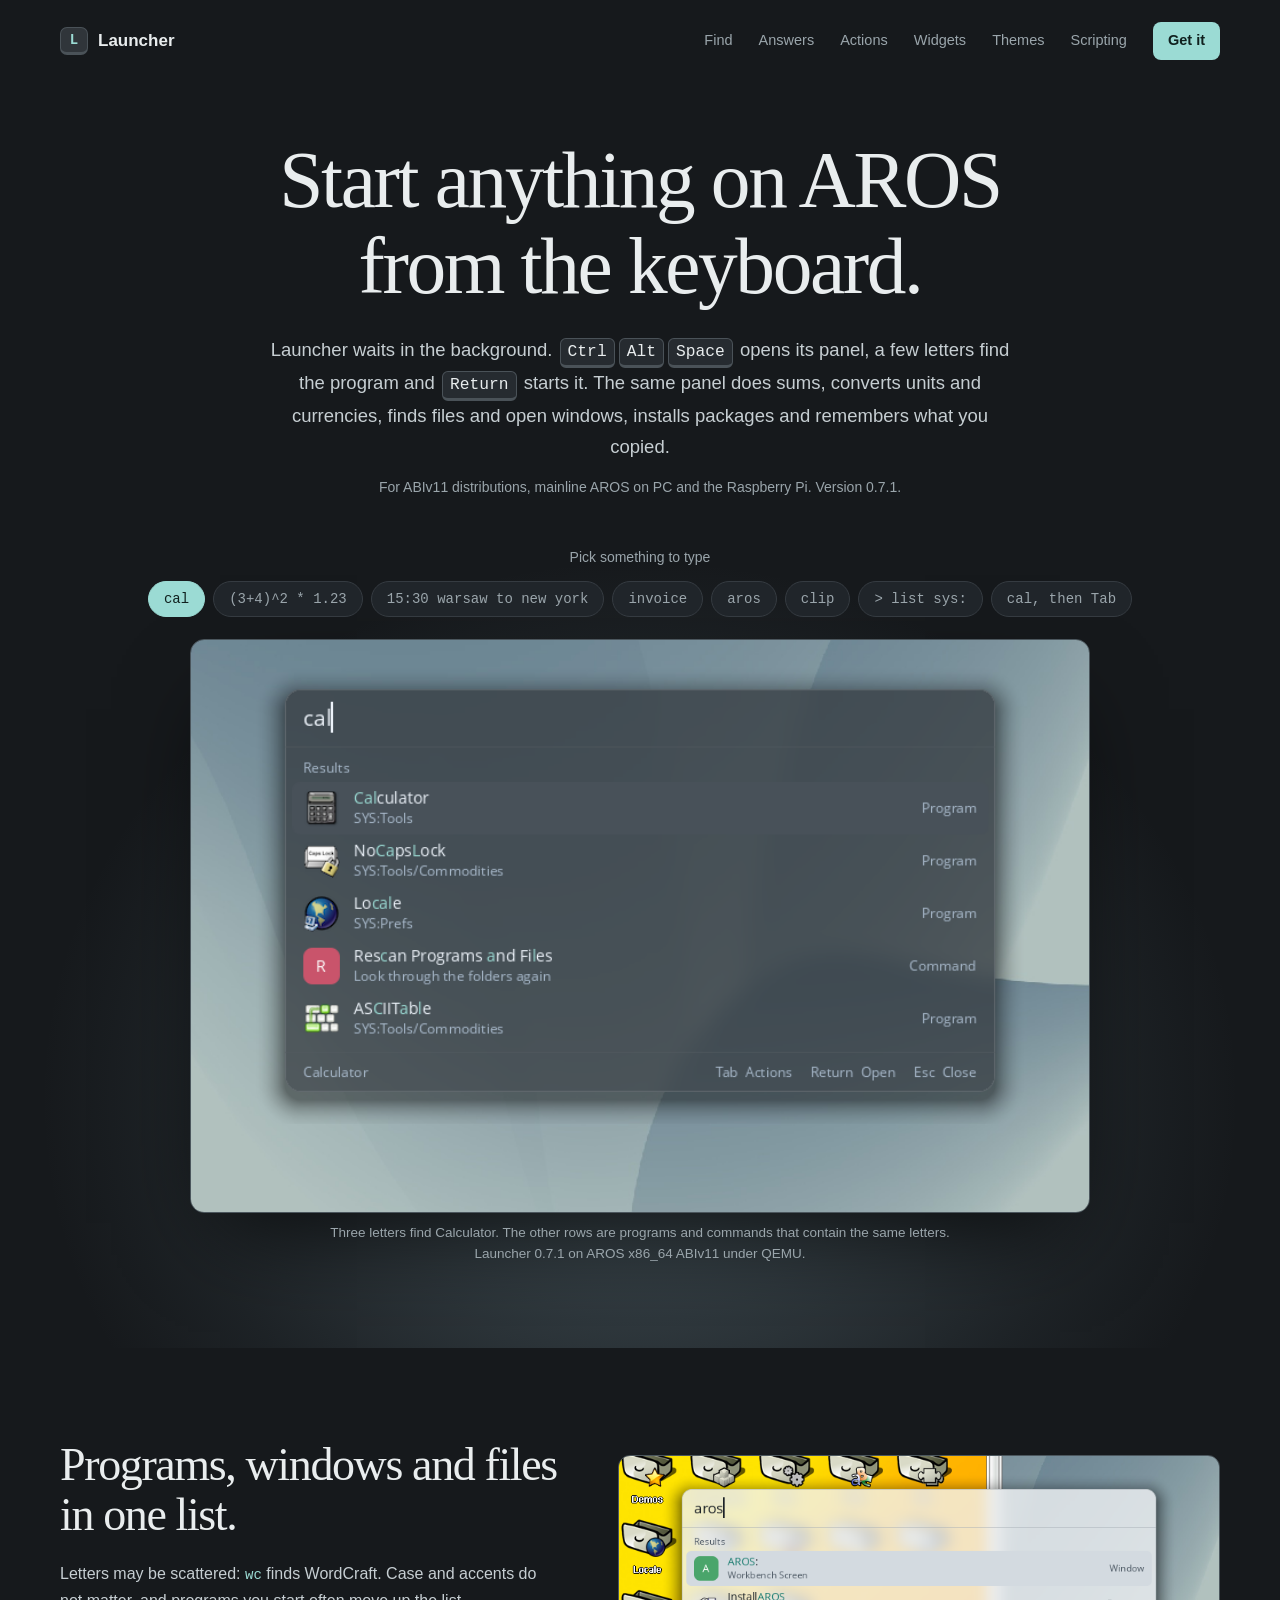
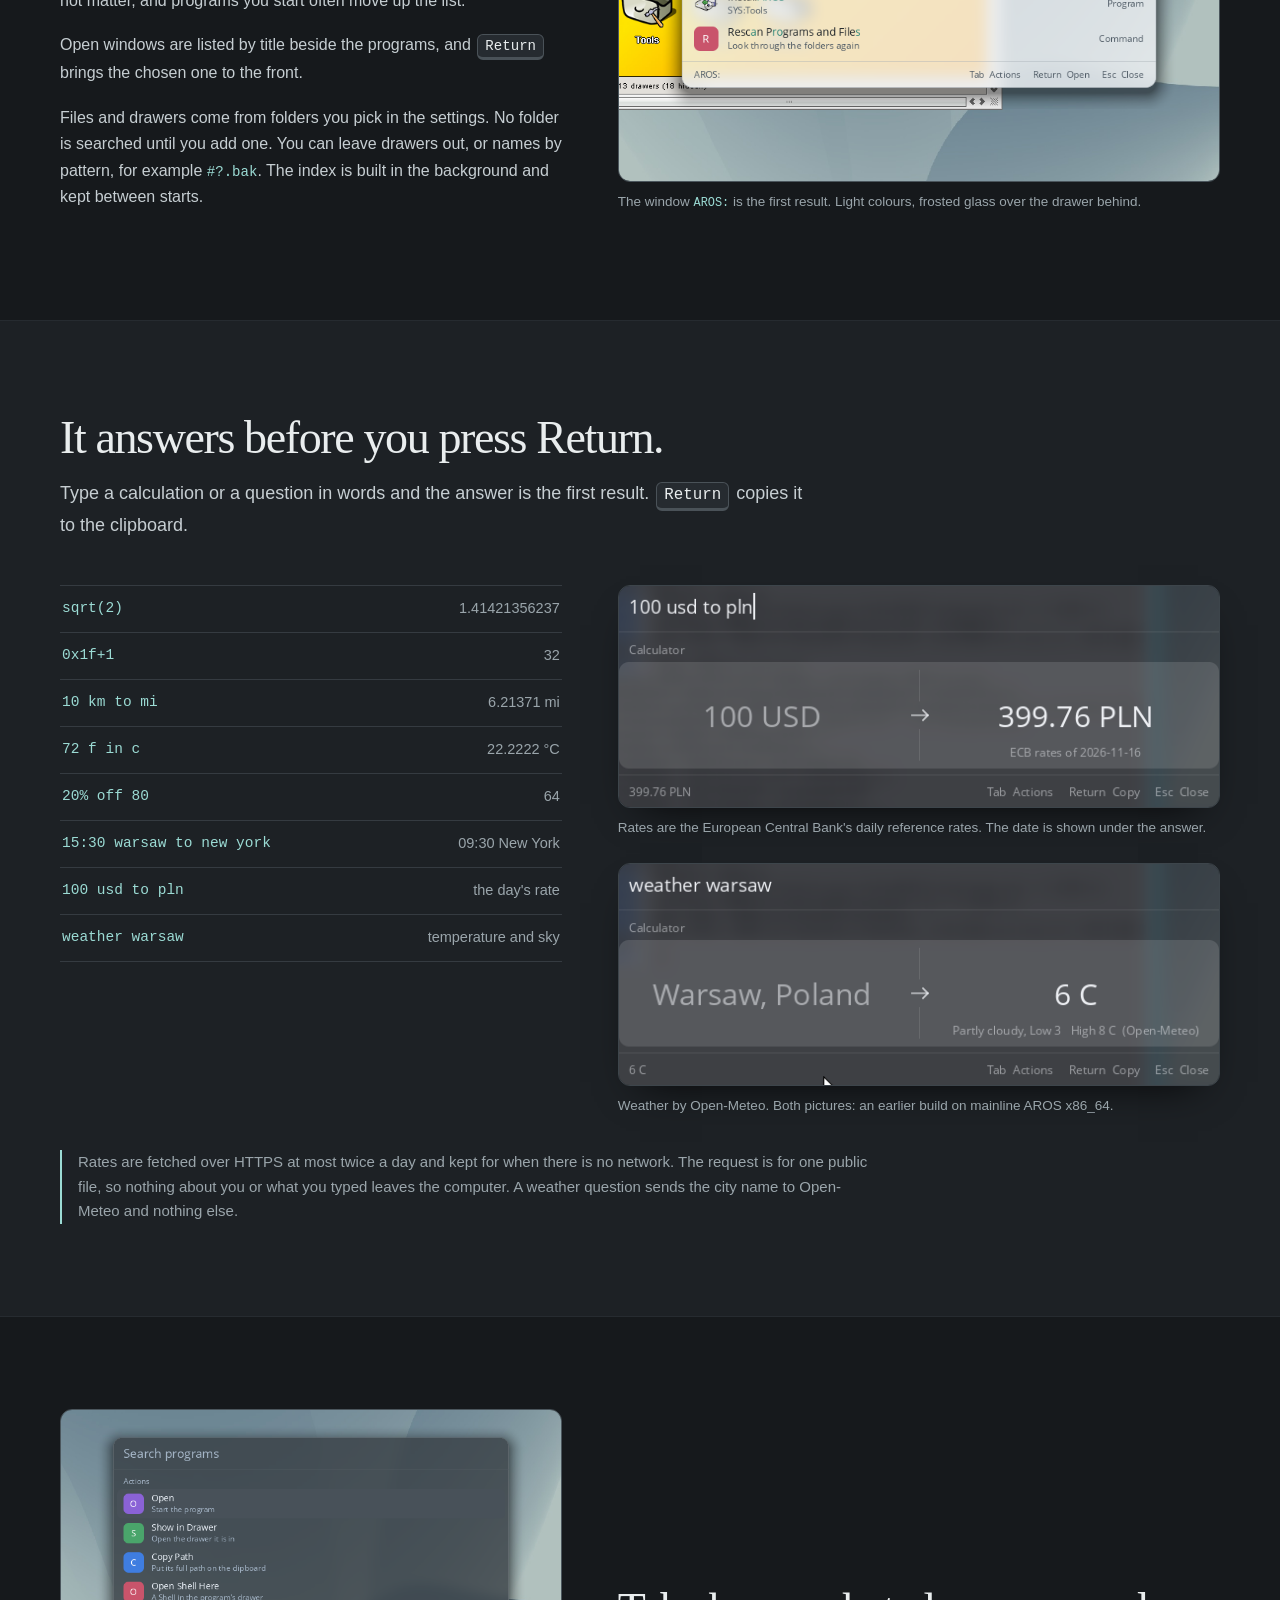
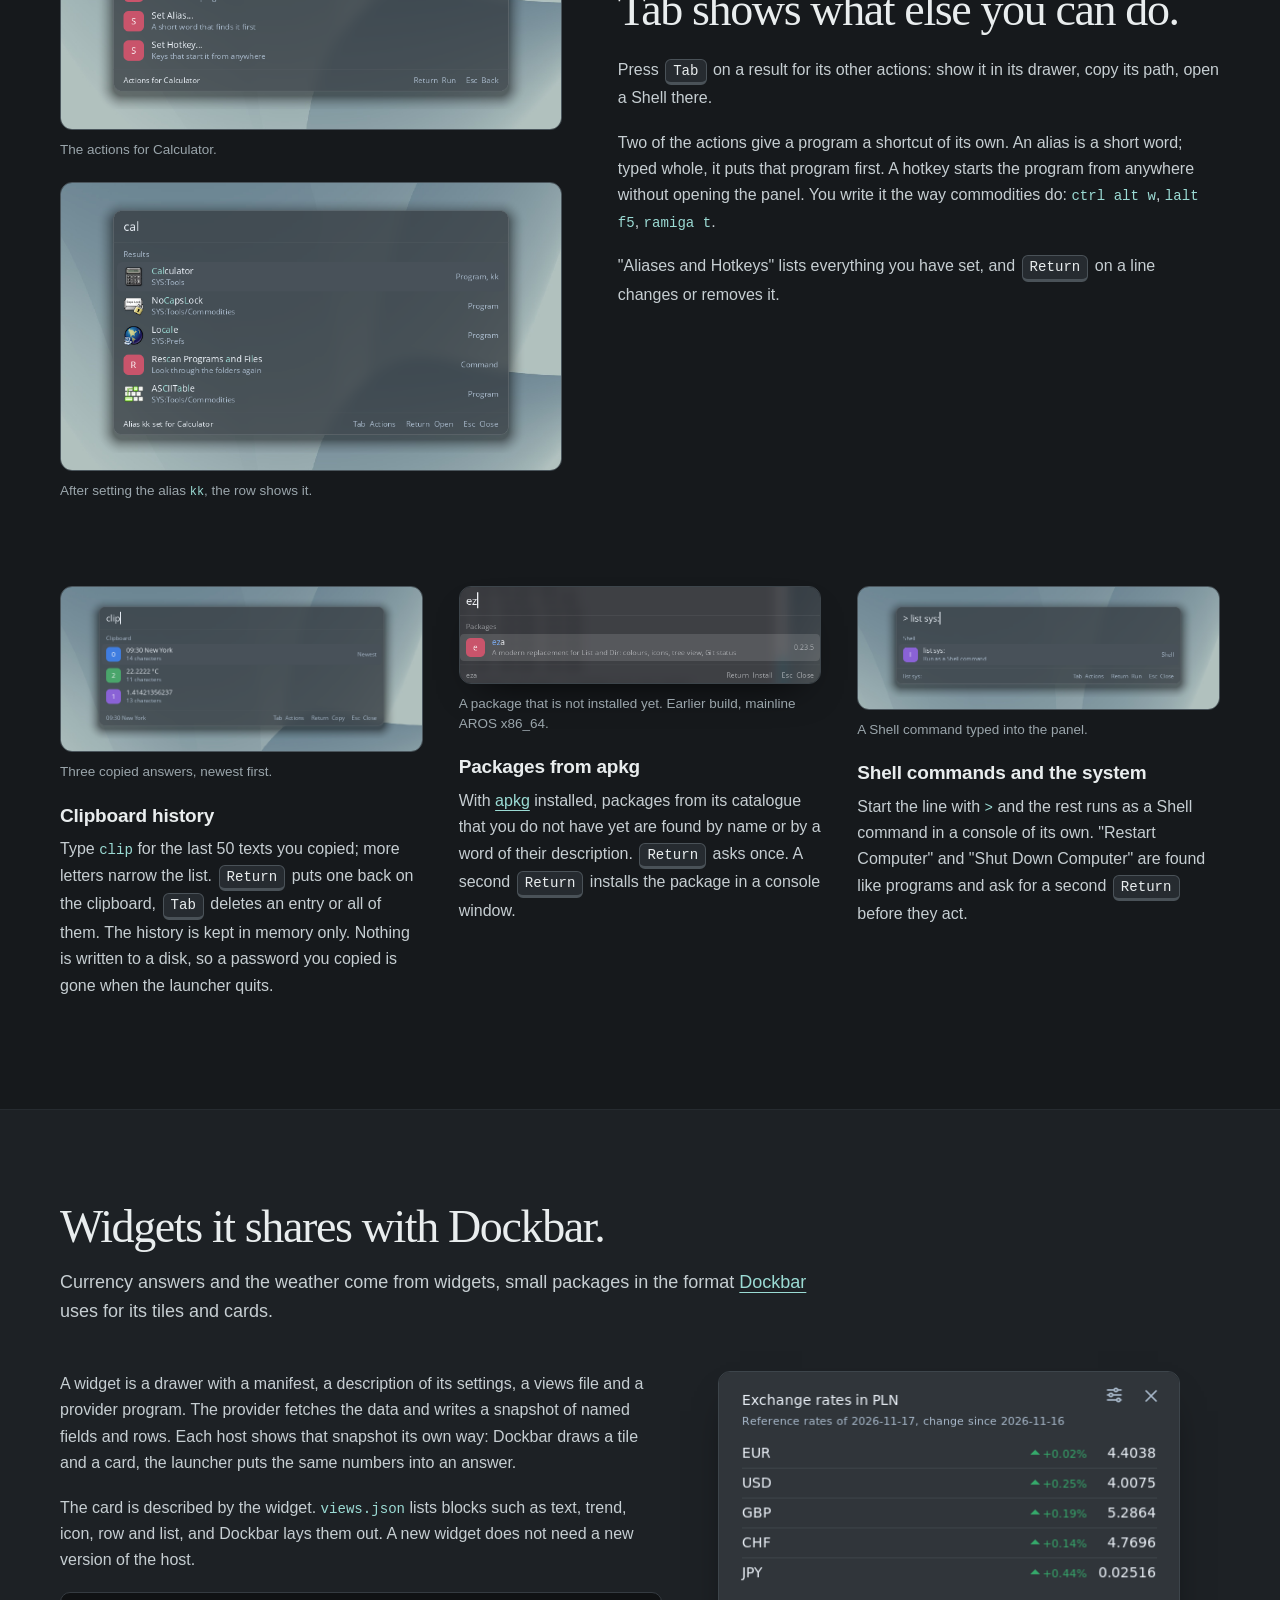
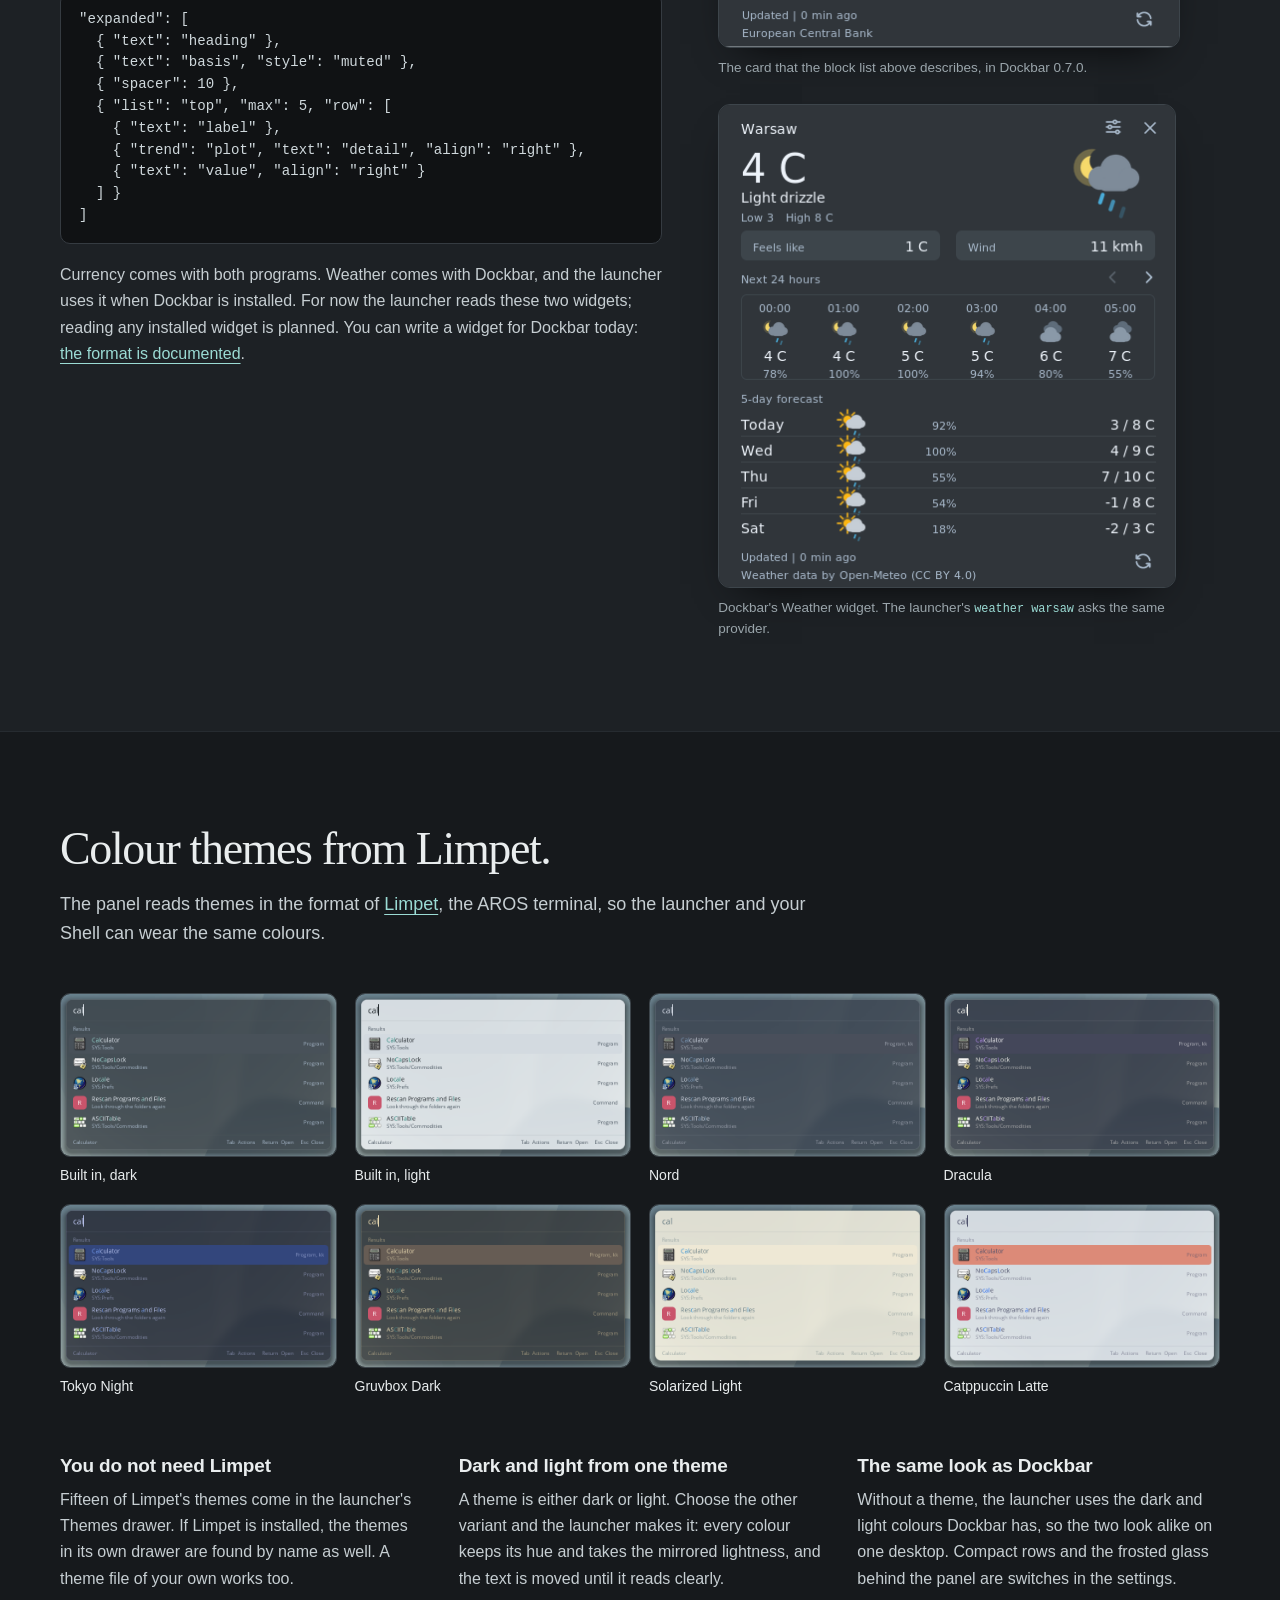
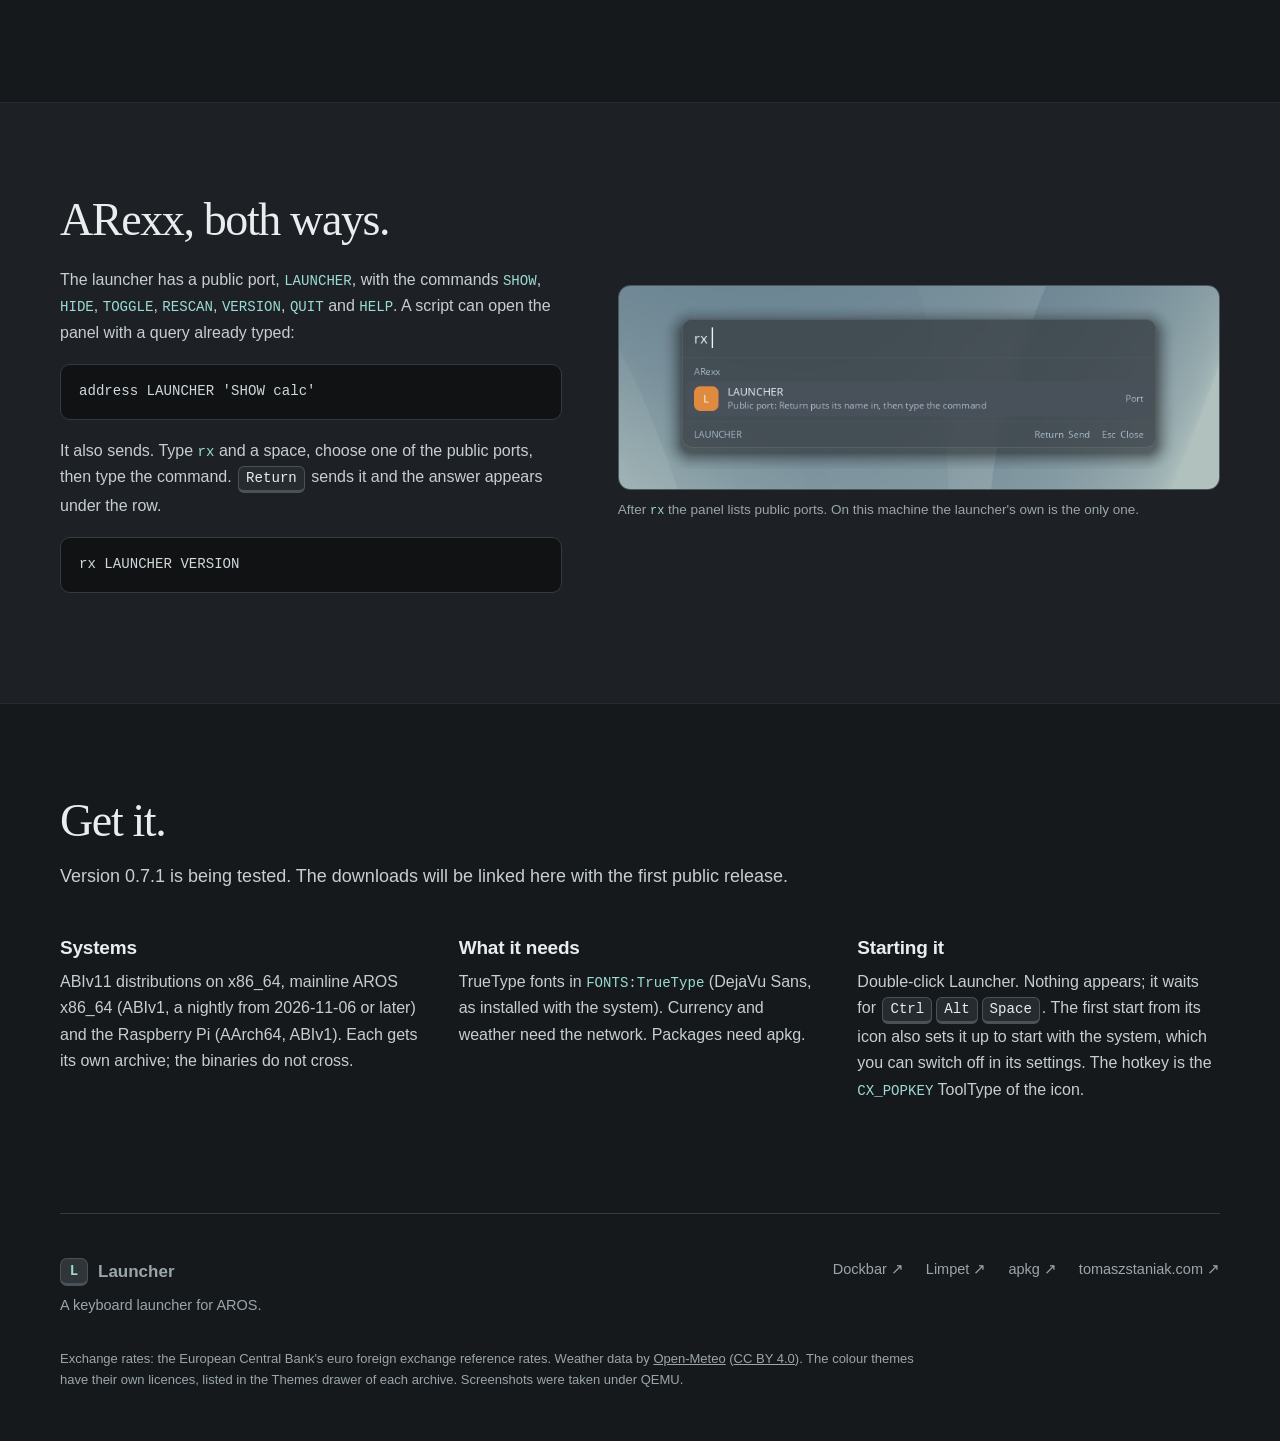
==== website/index.html @ 1d83178a "Web page: what the launcher does, with screenshots" ====
<!doctype html>
<html lang="en">
<head>
<meta charset="utf-8"><meta name="viewport" content="width=device-width, initial-scale=1">
<title>Launcher: start anything on AROS from the keyboard</title>
<meta name="description" content="A keyboard launcher for AROS. One hotkey opens a panel that starts programs, finds files and windows, calculates, converts currencies, installs packages and keeps your clipboard history.">
<meta name="theme-color" content="#16191c"><meta property="og:title" content="Launcher for AROS"><meta property="og:description" content="Start anything on AROS from the keyboard: programs, files, windows, sums, currencies, packages, clipboard history."><meta property="og:type" content="website"><meta property="og:image" content="https://tomaszstaniak.github.io/aros-launcher/assets/hero.png">
<link rel="stylesheet" href="style.css?v=1">
</head>
<body>
<a class="skip" href="#main">Skip to content</a>
<header class="site-header wrap"><a href="#" class="brand"><span class="brand-key" aria-hidden="true">L</span>Launcher</a><nav aria-label="Main navigation"><a href="#find">Find</a><a href="#answers">Answers</a><a href="#keys">Actions</a><a href="#widgets">Widgets</a><a href="#themes">Themes</a><a href="#scripts">Scripting</a><a class="nav-get" href="#get">Get it</a></nav></header>

<main id="main">

<section class="hero">
<div class="wrap hero-copy">
<h1>Start anything on AROS<br>from the keyboard.</h1>
<p class="intro">Launcher waits in the background. <kbd>Ctrl</kbd><kbd>Alt</kbd><kbd>Space</kbd> opens its panel, a few letters find the program and <kbd>Return</kbd> starts it. The same panel does sums, converts units and currencies, finds files and open windows, installs packages and remembers what you copied.</p>
<p class="fine">For ABIv11 distributions, mainline AROS on PC and the Raspberry Pi. Version 0.7.1.</p>
</div>

<div class="wrap demo" id="demo">
<p class="demo-label" id="demo-label">Pick something to type</p>
<div class="queries" role="tablist" aria-labelledby="demo-label">
<button role="tab" aria-selected="true" data-shot="q-hero" data-cap="Three letters find Calculator. The other rows are programs and commands that contain the same letters.">cal</button>
<button role="tab" aria-selected="false" data-shot="q-calc" data-cap="A sum is answered as you type. Return copies the answer.">(3+4)^2 * 1.23</button>
<button role="tab" aria-selected="false" data-shot="q-time" data-cap="Time in another city, using the time zone set in the system's locale settings.">15:30 warsaw to new york</button>
<button role="tab" aria-selected="false" data-shot="q-files" data-cap="Files from the folders you chose in the settings. The documents here were made for the picture.">invoice</button>
<button role="tab" aria-selected="false" data-shot="q-windows" data-cap="An open window is found by its title. Return brings it to the front.">aros</button>
<button role="tab" aria-selected="false" data-shot="q-clip" data-cap="The texts that were on the clipboard, newest first.">clip</button>
<button role="tab" aria-selected="false" data-shot="q-shell" data-cap="A line that starts with &gt; runs as a Shell command in a console of its own.">&gt; list sys:</button>
<button role="tab" aria-selected="false" data-shot="q-actions" data-cap="Tab on a result lists what else can be done with it.">cal, then Tab</button>
</div>
<figure class="stage"><img id="demo-shot" src="assets/q-hero.png" width="784" height="500" alt="The launcher panel on an AROS desktop showing the results for the selected query"><figcaption><span id="demo-cap">Three letters find Calculator. The other rows are programs and commands that contain the same letters.</span> <span class="where">Launcher 0.7.1 on AROS x86_64 ABIv11 under QEMU.</span></figcaption></figure>
</div>
</section>

<section id="find" class="section wrap">
<div class="row">
<div class="row-text">
<h2>Programs, windows and files in one list.</h2>
<p>Letters may be scattered: <code>wc</code> finds WordCraft. Case and accents do not matter, and programs you start often move up the list.</p>
<p>Open windows are listed by title beside the programs, and <kbd>Return</kbd> brings the chosen one to the front.</p>
<p>Files and drawers come from folders you pick in the settings. No folder is searched until you add one. You can leave drawers out, or names by pattern, for example <code>#?.bak</code>. The index is built in the background and kept between starts.</p>
</div>
<figure class="shot"><img src="assets/windows.png" width="784" height="425" loading="lazy" alt="The panel in its light colours over an open AROS drawer window, listing the window AROS:, the program InstallAROS and a command"><figcaption>The window <code>AROS:</code> is the first result. Light colours, frosted glass over the drawer behind.</figcaption></figure>
</div>
</section>

<section id="answers" class="section tinted"><div class="wrap">
<div class="section-heading"><h2>It answers before you press Return.</h2><p class="section-lead">Type a calculation or a question in words and the answer is the first result. <kbd>Return</kbd> copies it to the clipboard.</p></div>
<div class="answers">
<ul class="examples" aria-label="Things you can type">
<li><code>sqrt(2)</code><span>1.41421356237</span></li>
<li><code>0x1f+1</code><span>32</span></li>
<li><code>10 km to mi</code><span>6.21371 mi</span></li>
<li><code>72 f in c</code><span>22.2222 °C</span></li>
<li><code>20% off 80</code><span>64</span></li>
<li><code>15:30 warsaw to new york</code><span>09:30 New York</span></li>
<li><code>100 usd to pln</code><span>the day's rate</span></li>
<li><code>weather warsaw</code><span>temperature and sky</span></li>
</ul>
<div class="answer-shots">
<figure class="shot bare"><img src="assets/currency.png" width="608" height="224" loading="lazy" alt="The panel answering 100 usd to pln with 399.76 PLN and the date of the rates"><figcaption>Rates are the European Central Bank's daily reference rates. The date is shown under the answer.</figcaption></figure>
<figure class="shot bare"><img src="assets/weather.png" width="608" height="224" loading="lazy" alt="The panel answering weather warsaw with 6 C, partly cloudy, and the day's low and high"><figcaption>Weather by Open-Meteo. Both pictures: an earlier build on mainline AROS x86_64.</figcaption></figure>
</div>
</div>
<p class="note">Rates are fetched over HTTPS at most twice a day and kept for when there is no network. The request is for one public file, so nothing about you or what you typed leaves the computer. A weather question sends the city name to Open-Meteo and nothing else.</p>
</div></section>

<section id="keys" class="section wrap">
<div class="row flip">
<div class="row-text">
<h2>Tab shows what else you can do.</h2>
<p>Press <kbd>Tab</kbd> on a result for its other actions: show it in its drawer, copy its path, open a Shell there.</p>
<p>Two of the actions give a program a shortcut of its own. An alias is a short word; typed whole, it puts that program first. A hotkey starts the program from anywhere without opening the panel. You write it the way commodities do: <code>ctrl alt w</code>, <code>lalt f5</code>, <code>ramiga t</code>.</p>
<p>"Aliases and Hotkeys" lists everything you have set, and <kbd>Return</kbd> on a line changes or removes it.</p>
</div>
<div class="pair">
<figure class="shot"><img src="assets/actions.png" width="784" height="500" loading="lazy" alt="The actions for Calculator: Open, Show in Drawer, Copy Path, Open Shell Here, Set Alias and Set Hotkey"><figcaption>The actions for Calculator.</figcaption></figure>
<figure class="shot"><img src="assets/alias.png" width="784" height="450" loading="lazy" alt="Results for cal with the alias kk shown on the Calculator row"><figcaption>After setting the alias <code>kk</code>, the row shows it.</figcaption></figure>
</div>
</div>

<div class="trio">
<article>
<figure class="shot"><img src="assets/clip.png" width="784" height="358" loading="lazy" alt="Clipboard history with three entries, the newest marked"><figcaption>Three copied answers, newest first.</figcaption></figure>
<h3>Clipboard history</h3>
<p>Type <code>clip</code> for the last 50 texts you copied; more letters narrow the list. <kbd>Return</kbd> puts one back on the clipboard, <kbd>Tab</kbd> deletes an entry or all of them. The history is kept in memory only. Nothing is written to a disk, so a password you copied is gone when the launcher quits.</p>
</article>
<article>
<figure class="shot bare"><img src="assets/packages.png" width="608" height="162" loading="lazy" alt="The panel listing the package eza with its description and version, with Return Install in the footer"><figcaption>A package that is not installed yet. Earlier build, mainline AROS x86_64.</figcaption></figure>
<h3>Packages from apkg</h3>
<p>With <a href="https://github.com/tomaszstaniak/arospkg">apkg</a> installed, packages from its catalogue that you do not have yet are found by name or by a word of their description. <kbd>Return</kbd> asks once. A second <kbd>Return</kbd> installs the package in a console window.</p>
</article>
<article>
<figure class="shot"><img src="assets/shell.png" width="784" height="265" loading="lazy" alt="The panel offering to run list sys: as a Shell command"><figcaption>A Shell command typed into the panel.</figcaption></figure>
<h3>Shell commands and the system</h3>
<p>Start the line with <code>&gt;</code> and the rest runs as a Shell command in a console of its own. "Restart Computer" and "Shut Down Computer" are found like programs and ask for a second <kbd>Return</kbd> before they act.</p>
</article>
</div>
</section>

<section id="widgets" class="section tinted"><div class="wrap">
<div class="section-heading"><h2>Widgets it shares with Dockbar.</h2><p class="section-lead">Currency answers and the weather come from widgets, small packages in the format <a href="https://tomaszstaniak.github.io/aros-dockbar/">Dockbar</a> uses for its tiles and cards.</p></div>
<div class="widgets">
<div class="widget-text">
<p>A widget is a drawer with a manifest, a description of its settings, a views file and a provider program. The provider fetches the data and writes a snapshot of named fields and rows. Each host shows that snapshot its own way: Dockbar draws a tile and a card, the launcher puts the same numbers into an answer.</p>
<p>The card is described by the widget. <code>views.json</code> lists blocks such as text, trend, icon, row and list, and Dockbar lays them out. A new widget does not need a new version of the host.</p>
<pre aria-label="The card of the Currency widget, from its views.json"><code>"expanded": [
  { "text": "heading" },
  { "text": "basis", "style": "muted" },
  { "spacer": 10 },
  { "list": "top", "max": 5, "row": [
    { "text": "label" },
    { "trend": "plot", "text": "detail", "align": "right" },
    { "text": "value", "align": "right" }
  ] }
]</code></pre>
<p>Currency comes with both programs. Weather comes with Dockbar, and the launcher uses it when Dockbar is installed. For now the launcher reads these two widgets; reading any installed widget is planned. You can write a widget for Dockbar today: <a href="https://github.com/tomaszstaniak/aros-dockbar/blob/main/docs/applets.md">the format is documented</a>.</p>
</div>
<div class="widget-shots">
<figure class="shot bare"><img src="assets/dock-currency.png" width="462" height="276" loading="lazy" alt="Dockbar's Currency card: exchange rates in PLN for EUR, USD, GBP, CHF and JPY, each with its change since the previous day"><figcaption>The card that the block list above describes, in Dockbar 0.7.0.</figcaption></figure>
<figure class="shot bare"><img src="assets/dock-weather.png" width="458" height="484" loading="lazy" alt="Dockbar's Weather card for Warsaw with current conditions, the next hours and a five-day forecast"><figcaption>Dockbar's Weather widget. The launcher's <code>weather warsaw</code> asks the same provider.</figcaption></figure>
</div>
</div>
</div></section>

<section id="themes" class="section wrap">
<div class="section-heading"><h2>Colour themes from Limpet.</h2><p class="section-lead">The panel reads themes in the format of <a href="https://tomaszstaniak.github.io/limpet/">Limpet</a>, the AROS terminal, so the launcher and your Shell can wear the same colours.</p></div>
<div class="theme-grid">
<figure><img src="assets/theme-dark.png" width="644" height="380" loading="lazy" alt="The panel in its own dark colours"><figcaption>Built in, dark</figcaption></figure>
<figure><img src="assets/theme-light.png" width="644" height="380" loading="lazy" alt="The panel in its own light colours"><figcaption>Built in, light</figcaption></figure>
<figure><img src="assets/theme-nord.png" width="644" height="380" loading="lazy" alt="The panel in the Nord theme"><figcaption>Nord</figcaption></figure>
<figure><img src="assets/theme-dracula.png" width="644" height="380" loading="lazy" alt="The panel in the Dracula theme"><figcaption>Dracula</figcaption></figure>
<figure><img src="assets/theme-tokyo-night.png" width="644" height="380" loading="lazy" alt="The panel in the Tokyo Night theme"><figcaption>Tokyo Night</figcaption></figure>
<figure><img src="assets/theme-gruvbox-dark.png" width="644" height="380" loading="lazy" alt="The panel in the Gruvbox Dark theme"><figcaption>Gruvbox Dark</figcaption></figure>
<figure><img src="assets/theme-solarized-light.png" width="644" height="380" loading="lazy" alt="The panel in the Solarized Light theme"><figcaption>Solarized Light</figcaption></figure>
<figure><img src="assets/theme-catppuccin-latte.png" width="644" height="380" loading="lazy" alt="The panel in the Catppuccin Latte theme"><figcaption>Catppuccin Latte</figcaption></figure>
</div>
<div class="cols">
<article><h3>You do not need Limpet</h3><p>Fifteen of Limpet's themes come in the launcher's Themes drawer. If Limpet is installed, the themes in its own drawer are found by name as well. A theme file of your own works too.</p></article>
<article><h3>Dark and light from one theme</h3><p>A theme is either dark or light. Choose the other variant and the launcher makes it: every colour keeps its hue and takes the mirrored lightness, and the text is moved until it reads clearly.</p></article>
<article><h3>The same look as Dockbar</h3><p>Without a theme, the launcher uses the dark and light colours Dockbar has, so the two look alike on one desktop. Compact rows and the frosted glass behind the panel are switches in the settings.</p></article>
</div>
</section>

<section id="scripts" class="section tinted"><div class="wrap">
<div class="row">
<div class="row-text">
<h2>ARexx, both ways.</h2>
<p>The launcher has a public port, <code>LAUNCHER</code>, with the commands <code>SHOW</code>, <code>HIDE</code>, <code>TOGGLE</code>, <code>RESCAN</code>, <code>VERSION</code>, <code>QUIT</code> and <code>HELP</code>. A script can open the panel with a query already typed:</p>
<pre><code>address LAUNCHER 'SHOW calc'</code></pre>
<p>It also sends. Type <code>rx</code> and a space, choose one of the public ports, then type the command. <kbd>Return</kbd> sends it and the answer appears under the row.</p>
<pre><code>rx LAUNCHER VERSION</code></pre>
</div>
<figure class="shot"><img src="assets/rx.png" width="784" height="265" loading="lazy" alt="The panel after typing rx, listing the public port LAUNCHER"><figcaption>After <code>rx</code> the panel lists public ports. On this machine the launcher's own is the only one.</figcaption></figure>
</div>
</div></section>

<section id="get" class="section wrap get">
<div class="section-heading"><h2>Get it.</h2><p class="section-lead">Version 0.7.1 is being tested. The downloads will be linked here with the first public release.</p></div>
<div class="cols">
<article><h3>Systems</h3><p>ABIv11 distributions on x86_64, mainline AROS x86_64 (ABIv1, a nightly from 2026-11-06 or later) and the Raspberry Pi (AArch64, ABIv1). Each gets its own archive; the binaries do not cross.</p></article>
<article><h3>What it needs</h3><p>TrueType fonts in <code>FONTS:TrueType</code> (DejaVu Sans, as installed with the system). Currency and weather need the network. Packages need apkg.</p></article>
<article><h3>Starting it</h3><p>Double-click Launcher. Nothing appears; it waits for <kbd>Ctrl</kbd><kbd>Alt</kbd><kbd>Space</kbd>. The first start from its icon also sets it up to start with the system, which you can switch off in its settings. The hotkey is the <code>CX_POPKEY</code> ToolType of the icon.</p></article>
</div>
</section>

</main>

<footer class="wrap">
<div><a class="brand" href="#"><span class="brand-key" aria-hidden="true">L</span>Launcher</a><p>A keyboard launcher for AROS.</p></div>
<nav aria-label="Related projects"><a href="https://tomaszstaniak.github.io/aros-dockbar/">Dockbar ↗</a><a href="https://tomaszstaniak.github.io/limpet/">Limpet ↗</a><a href="https://github.com/tomaszstaniak/arospkg">apkg ↗</a><a href="https://tomaszstaniak.com">tomaszstaniak.com ↗</a></nav>
<p class="legal">Exchange rates: the European Central Bank's euro foreign exchange reference rates. Weather data by <a href="https://open-meteo.com/">Open-Meteo</a> (<a href="https://creativecommons.org/licenses/by/4.0/">CC BY 4.0</a>). The colour themes have their own licences, listed in the Themes drawer of each archive. Screenshots were taken under QEMU.</p>
</footer>

<script>
(function () {
  var tabs = document.querySelectorAll('.queries button');
  var shot = document.getElementById('demo-shot');
  var cap = document.getElementById('demo-cap');
  function pick(tab) {
    tabs.forEach(function (t) { t.setAttribute('aria-selected', t === tab ? 'true' : 'false'); t.tabIndex = t === tab ? 0 : -1; });
    shot.src = 'assets/' + tab.dataset.shot + '.png';
    cap.textContent = tab.dataset.cap;
  }
  tabs.forEach(function (t, i) {
    t.tabIndex = i ? -1 : 0;
    t.addEventListener('click', function () { pick(t); });
    t.addEventListener('keydown', function (e) {
      var d = e.key === 'ArrowRight' ? 1 : e.key === 'ArrowLeft' ? -1 : 0;
      if (!d) return;
      var n = tabs[(i + d + tabs.length) % tabs.length];
      n.focus(); pick(n); e.preventDefault();
    });
  });
})();
</script>
</body></html>
---- website/style.css ----
/* Colours come from the launcher's own panel (fill, text, accent) and from
   the blue-grey of the AROS wallpaper behind it in the screenshots. */
:root{
  --ground:#16191c;      /* page */
  --raised:#1d2125;      /* tinted sections */
  --panel:#30353a;       /* the launcher panel's fill */
  --line:#353b41;
  --ink:#e9edee;
  --muted:#9aa5ab;
  --accent:#9bdbd4;      /* the panel's accent */
  --wall:#7b97a3;        /* wallpaper blue-grey, used for the glow */
  --serif:Georgia,'Times New Roman',serif;
  --mono:ui-monospace,'SF Mono',Menlo,Consolas,monospace;
}
*{box-sizing:border-box}
html{scroll-behavior:smooth;scroll-padding-top:24px}
body{margin:0;background:var(--ground);color:var(--ink);font:16px/1.65 -apple-system,BlinkMacSystemFont,'Segoe UI',sans-serif;-webkit-font-smoothing:antialiased}
a{color:inherit}
a:focus-visible,button:focus-visible{outline:2px solid var(--accent);outline-offset:4px;border-radius:4px}
img{max-width:100%;height:auto;display:block}
p{margin:0 0 18px}
h1,h2,h3{margin:0;font-weight:400}
h1,h2{font-family:var(--serif);letter-spacing:-.03em;line-height:1.08}
h1{font-size:clamp(40px,6.2vw,80px)}
h2{font-size:clamp(30px,3.6vw,46px)}
h3{font-size:19px;line-height:1.35;font-weight:600;letter-spacing:-.01em;margin-bottom:8px}
code,kbd,pre{font-family:var(--mono);font-size:.88em}
code{color:var(--accent)}
kbd{display:inline-block;min-width:1.9em;text-align:center;border:1px solid #4a5258;border-bottom-width:3px;border-radius:6px;padding:0 7px;margin:0 2px;background:#262b30;color:var(--ink);line-height:1.6;white-space:nowrap}
pre{margin:0 0 18px;padding:16px 18px;background:#101214;border:1px solid var(--line);border-radius:10px;overflow-x:auto;line-height:1.55}
pre code{color:#cfd8dc;font-size:1em}
.wrap{width:min(1160px,calc(100% - 64px));margin-inline:auto}
.skip{position:absolute;left:-999px;top:8px;background:var(--accent);color:#10201e;padding:8px 14px;border-radius:6px;z-index:5}
.skip:focus{left:8px}

/* header */
.site-header{display:flex;align-items:center;justify-content:space-between;gap:20px;padding:22px 0}
.brand{display:inline-flex;align-items:center;gap:10px;font-weight:600;font-size:17px;text-decoration:none}
.brand-key{display:grid;place-items:center;width:28px;height:28px;border-radius:7px;background:var(--panel);border:1px solid #4a5258;border-bottom-width:3px;color:var(--accent);font:600 14px/1 var(--mono)}
.site-header nav{display:flex;align-items:center;gap:26px;font-size:14.5px}
.site-header nav a{text-decoration:none;color:var(--muted)}
.site-header nav a:hover{color:var(--ink)}
.site-header .nav-get{color:#10201e;background:var(--accent);padding:7px 15px;border-radius:8px;font-weight:600}
.site-header .nav-get:hover{color:#10201e;background:#b4e6e0}

/* hero */
.hero{position:relative;padding:56px 0 84px;overflow:hidden}
.hero::before{content:"";position:absolute;inset:auto 0 -10% 0;height:78%;background:radial-gradient(60% 70% at 50% 62%,rgba(123,151,163,.42),rgba(123,151,163,.08) 60%,transparent 78%);pointer-events:none}
.hero-copy{position:relative;text-align:center}
.hero-copy .intro{max-width:740px;margin:26px auto 14px;font-size:18.5px;color:#c6ced2}
.fine{color:var(--muted);font-size:14px}
.demo{position:relative;margin-top:46px}
.demo-label{text-align:center;color:var(--muted);font-size:14px;margin-bottom:12px}
.queries{display:flex;flex-wrap:wrap;justify-content:center;gap:8px;margin-bottom:22px}
.queries button{font:14px/1 var(--mono);color:var(--muted);background:#20252a;border:1px solid var(--line);border-radius:999px;padding:10px 15px;cursor:pointer}
.queries button:hover{color:var(--ink);border-color:#56606a}
.queries button[aria-selected="true"]{color:#10201e;background:var(--accent);border-color:var(--accent)}
.stage{margin:0 auto;max-width:900px}
.stage img{width:100%;border-radius:14px;border:1px solid #4b565d;box-shadow:0 40px 90px -30px rgba(0,0,0,.8)}
figcaption{margin-top:10px;font-size:13.5px;line-height:1.5;color:var(--muted)}
.stage figcaption{text-align:center;min-height:3em}
.where{white-space:nowrap}

/* sections */
.section{padding:92px 0}
.tinted{background:var(--raised);border-block:1px solid #262b30;width:100%}
.section-heading{max-width:760px;margin-bottom:44px}
.section-lead{margin-top:16px;font-size:18px;color:#c6ced2}
.section-lead a,.row-text a,.widget-text a,.trio a{color:var(--accent);text-underline-offset:4px}
.row{display:grid;grid-template-columns:minmax(0,5fr) minmax(0,6fr);gap:56px;align-items:center}
.row.flip .row-text{order:2}
.row-text h2{margin-bottom:22px}
.row-text p,.widget-text p,.cols p,.trio p{color:#c6ced2}
.shot{margin:0}
.shot img{border-radius:12px;border:1px solid #4b565d}
.shot.bare img{border-color:#3d454b;box-shadow:0 18px 40px -22px rgba(0,0,0,.9)}
.pair{display:grid;gap:22px}
.note{max-width:820px;margin:34px 0 0;padding-left:16px;border-left:2px solid var(--accent);color:var(--muted);font-size:15px}

/* answers */
.answers{display:grid;grid-template-columns:minmax(0,5fr) minmax(0,6fr);gap:56px;align-items:start}
.examples{list-style:none;margin:0;padding:0;border-top:1px solid var(--line)}
.examples li{display:flex;justify-content:space-between;gap:18px;padding:11px 2px;border-bottom:1px solid var(--line)}
.examples code{font-size:14.5px}
.examples span{color:var(--muted);font-size:14.5px;text-align:right}
.answer-shots{display:grid;gap:24px}

/* three smaller features */
.trio{display:grid;grid-template-columns:repeat(3,minmax(0,1fr));gap:36px;margin-top:84px}
.trio .shot{margin-bottom:20px}
.trio .shot img{width:100%}

/* widgets */
.widgets{display:grid;grid-template-columns:minmax(0,6fr) minmax(0,5fr);gap:56px;align-items:start}
.widget-shots{display:grid;gap:26px;justify-items:start}

/* themes */
.theme-grid{display:grid;grid-template-columns:repeat(4,minmax(0,1fr));gap:18px;margin-bottom:56px}
.theme-grid figure{margin:0}
.theme-grid img{border-radius:10px;border:1px solid #3d454b}
.theme-grid figcaption{margin-top:8px;color:var(--ink);font-size:14px}
.cols{display:grid;grid-template-columns:repeat(3,minmax(0,1fr));gap:36px}

/* footer */
footer{display:grid;grid-template-columns:1fr auto;gap:22px 40px;padding:44px 0 60px;border-top:1px solid var(--line);color:var(--muted);font-size:14.5px}
footer p{margin:8px 0 0}
footer nav{display:flex;flex-wrap:wrap;gap:22px;align-items:start}
footer nav a{text-decoration:none}
footer nav a:hover{color:var(--ink)}
.legal{grid-column:1/-1;font-size:13px;max-width:880px}

@media (max-width:900px){
  .row,.answers,.widgets{grid-template-columns:1fr;gap:34px}
  .row.flip .row-text{order:0}
  .trio,.cols{grid-template-columns:1fr;gap:40px}
  .theme-grid{grid-template-columns:repeat(2,minmax(0,1fr))}
  .section{padding:64px 0}
  .site-header nav a:not(.nav-get){display:none}
}
@media (max-width:520px){
  .wrap{width:calc(100% - 32px)}
  .hero{padding-top:28px}
  .hero-copy .intro{font-size:17px}
  footer{grid-template-columns:1fr}
}
@media (prefers-reduced-motion:reduce){html{scroll-behavior:auto}}
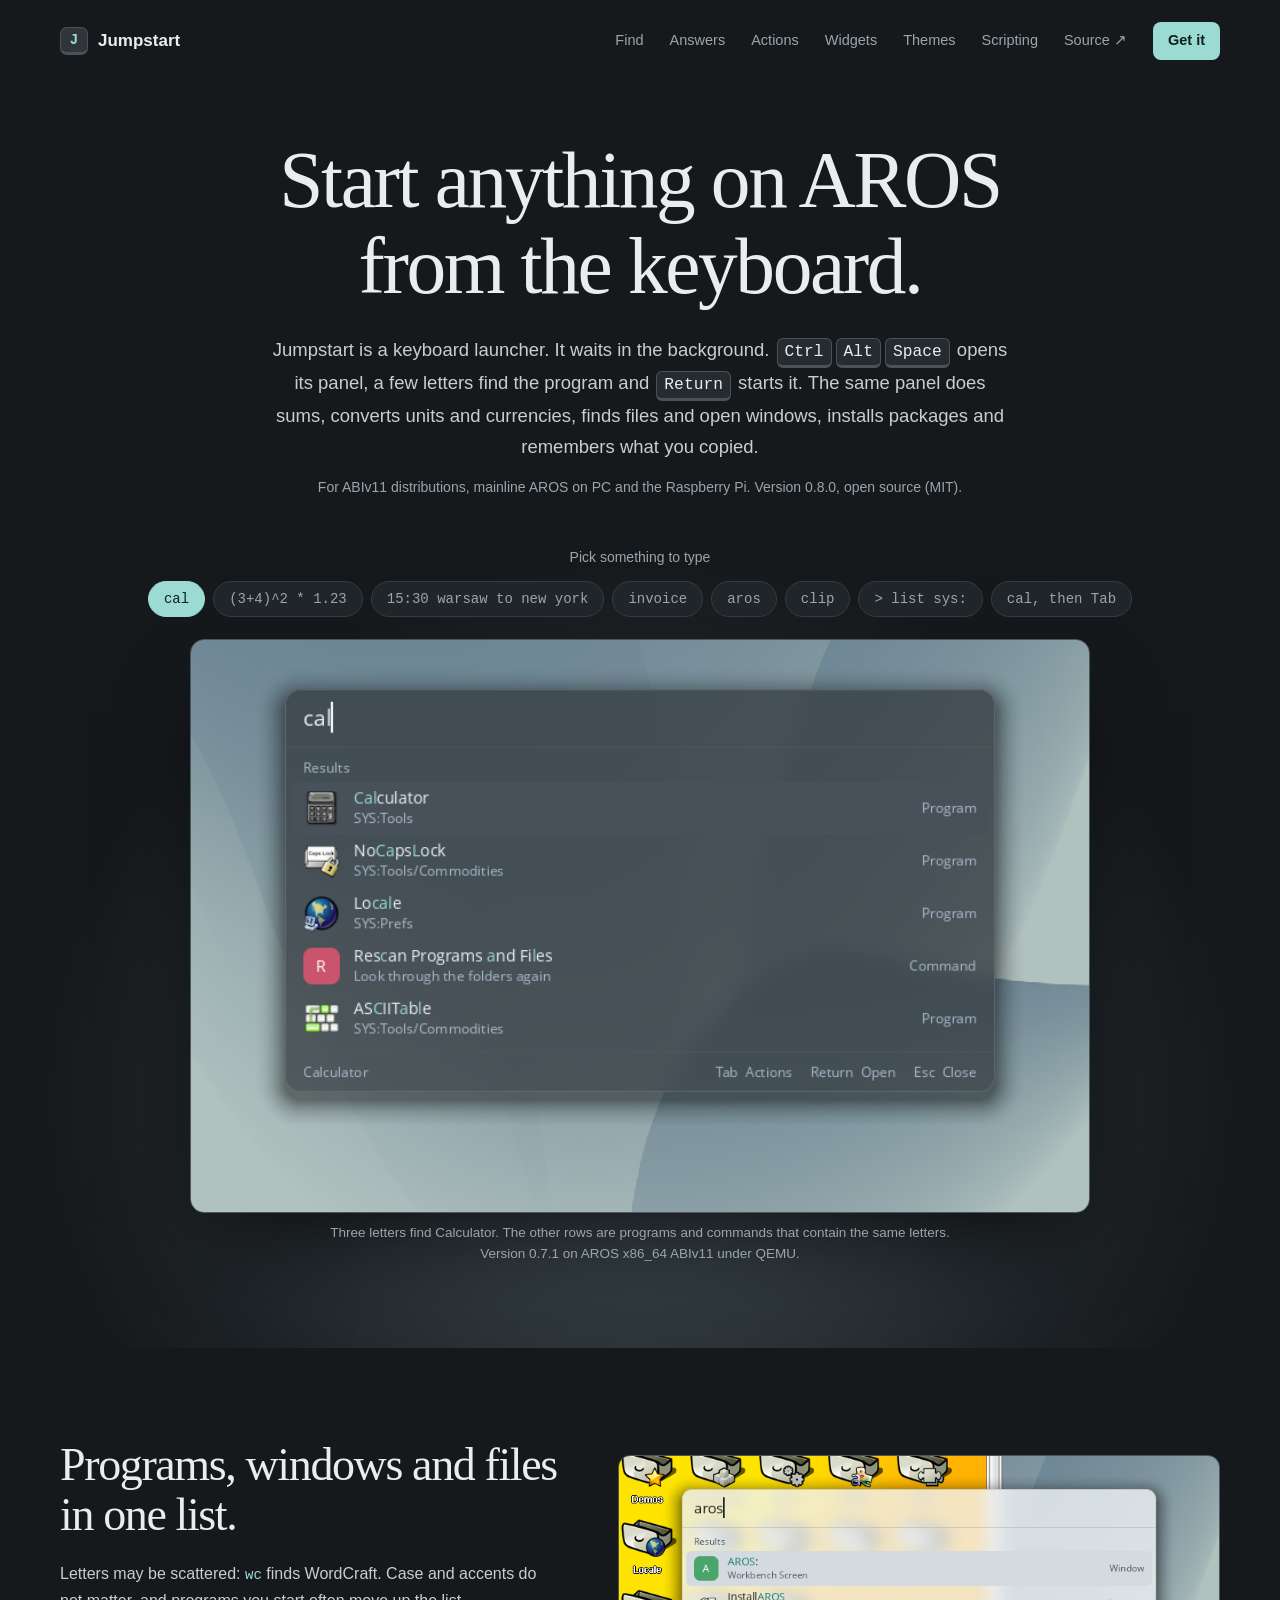
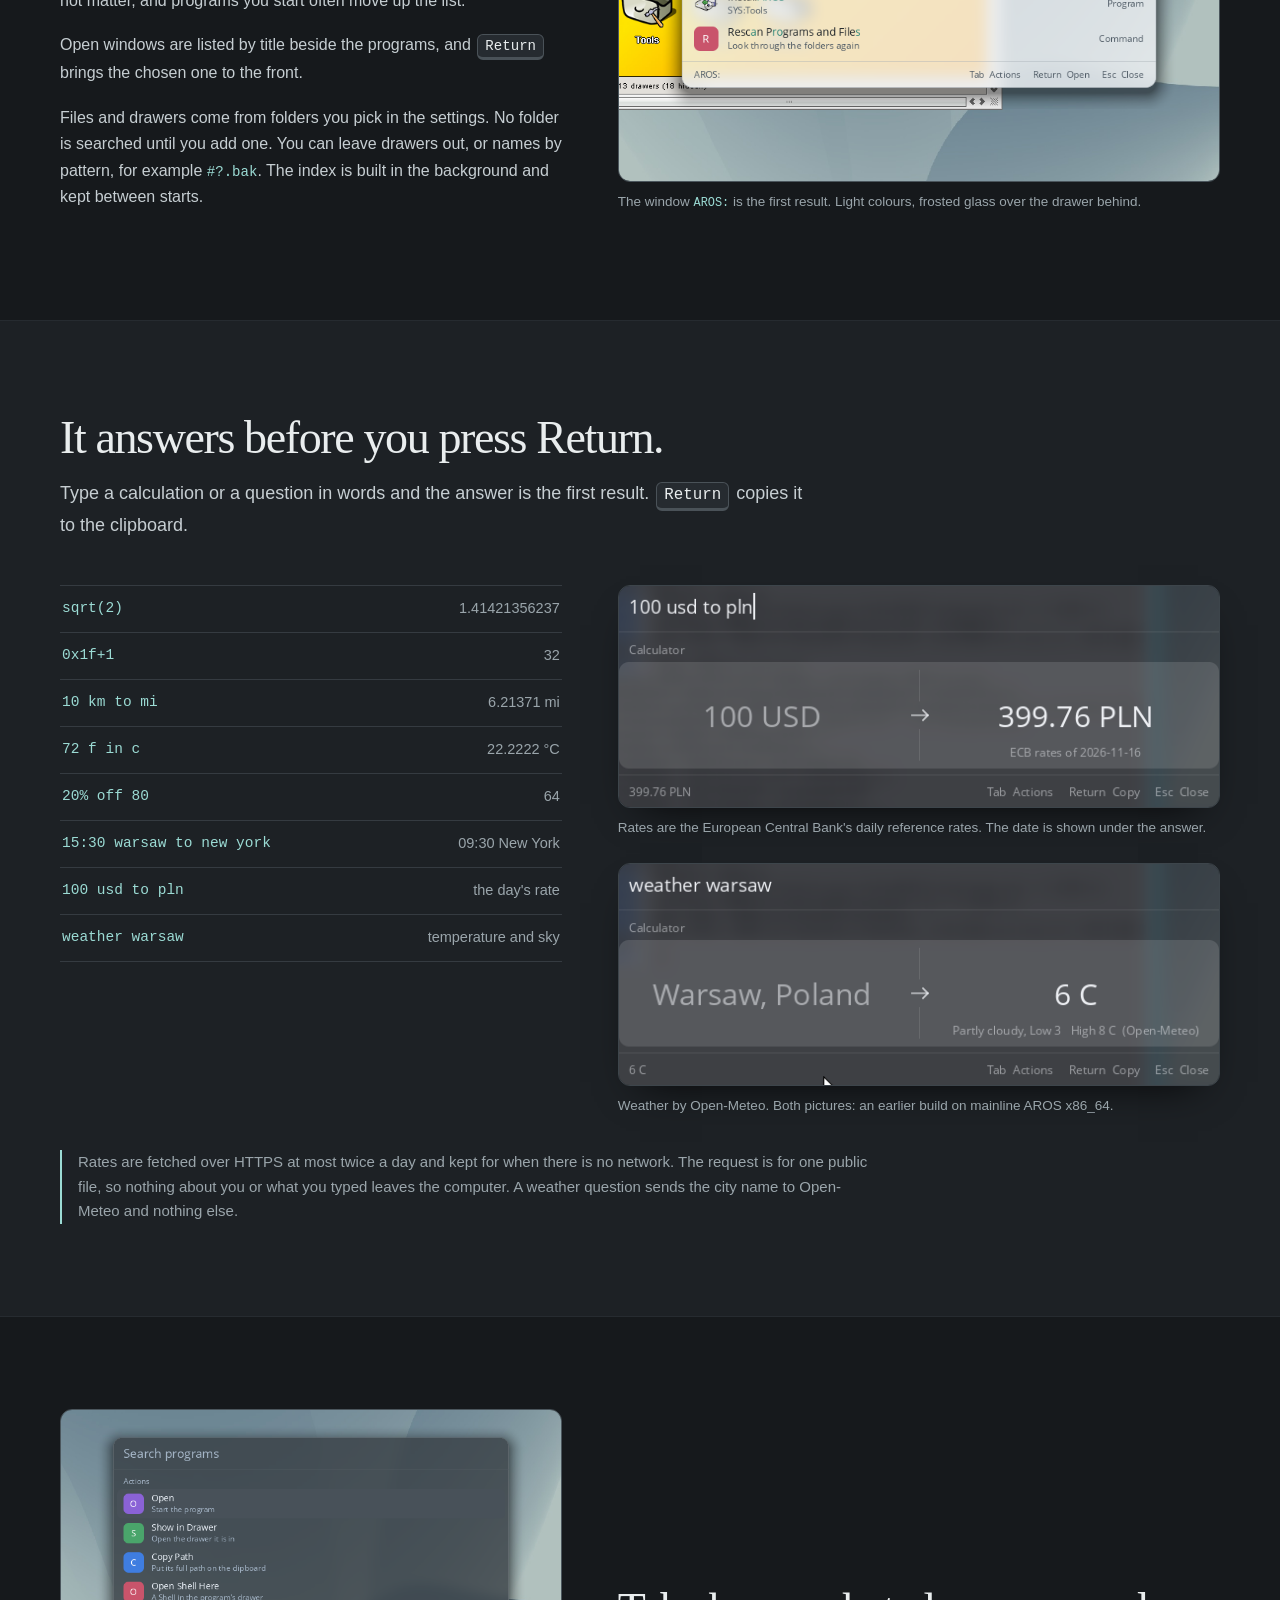
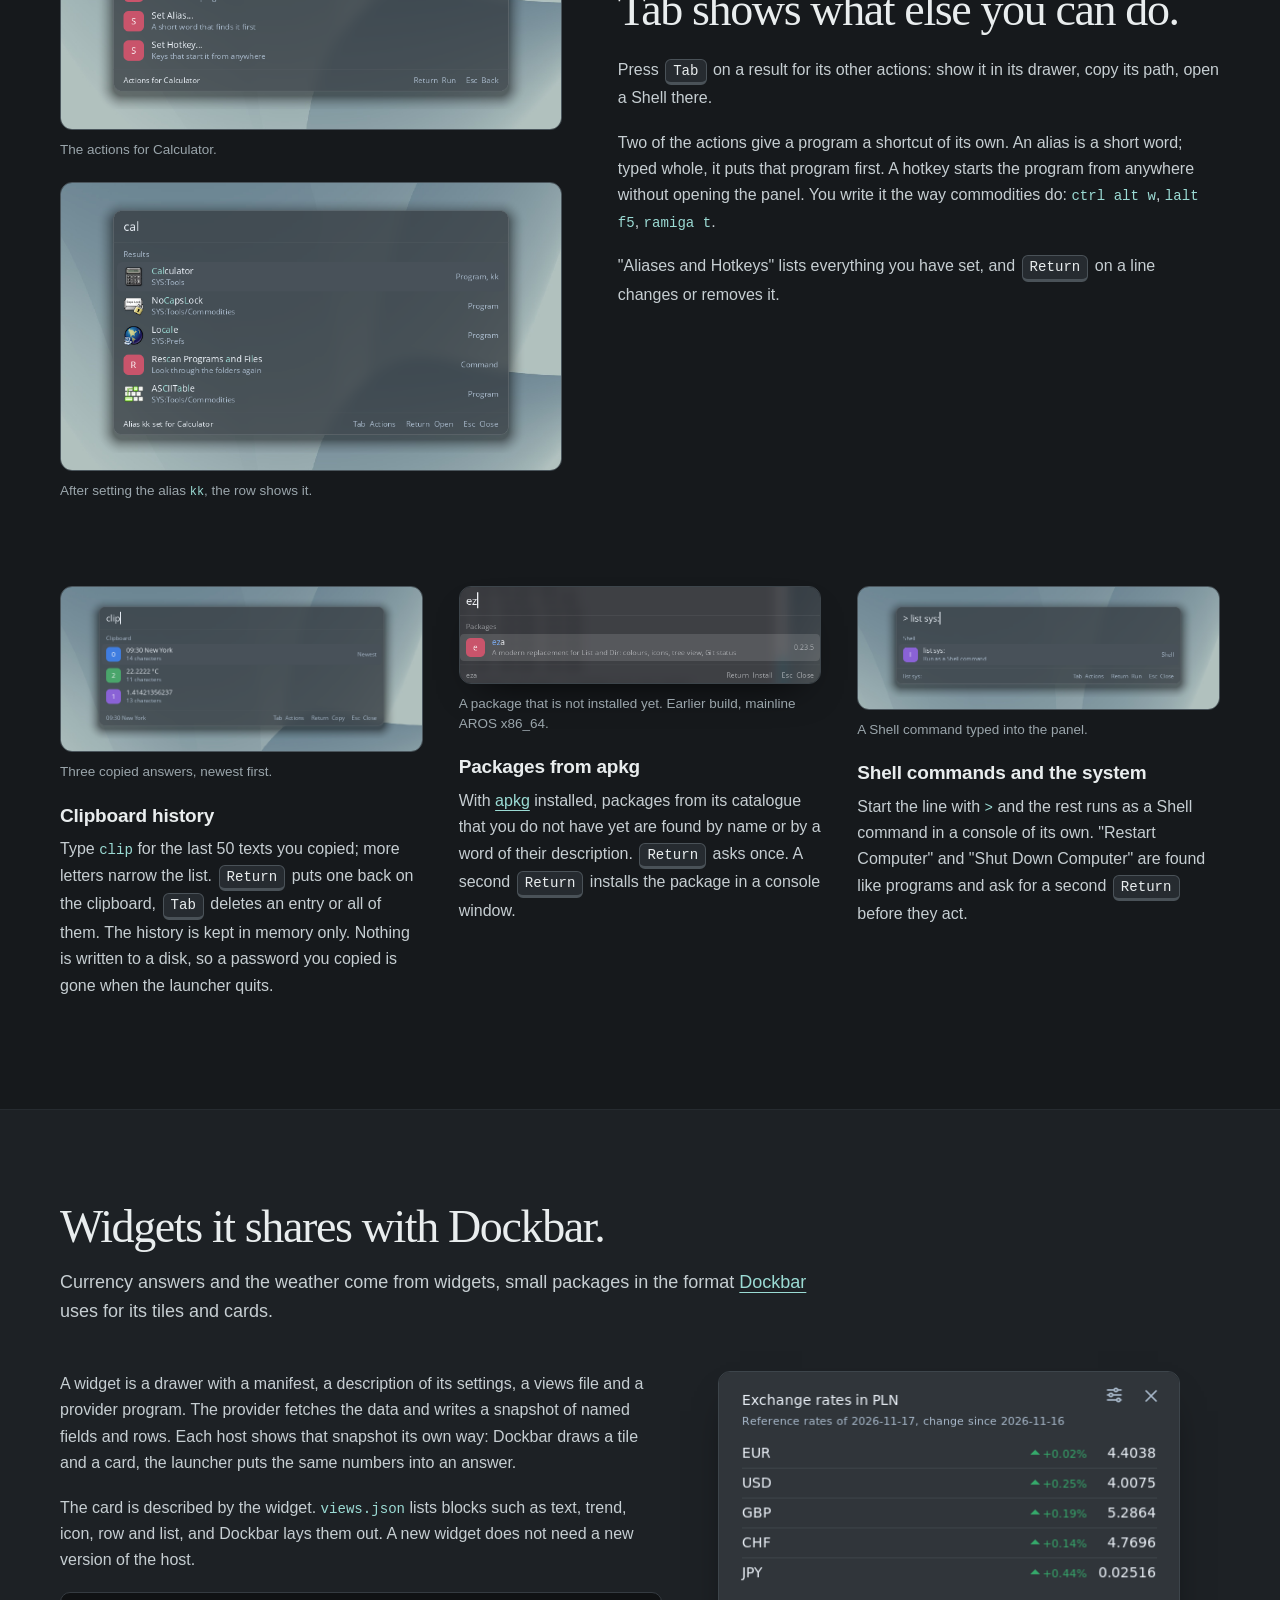
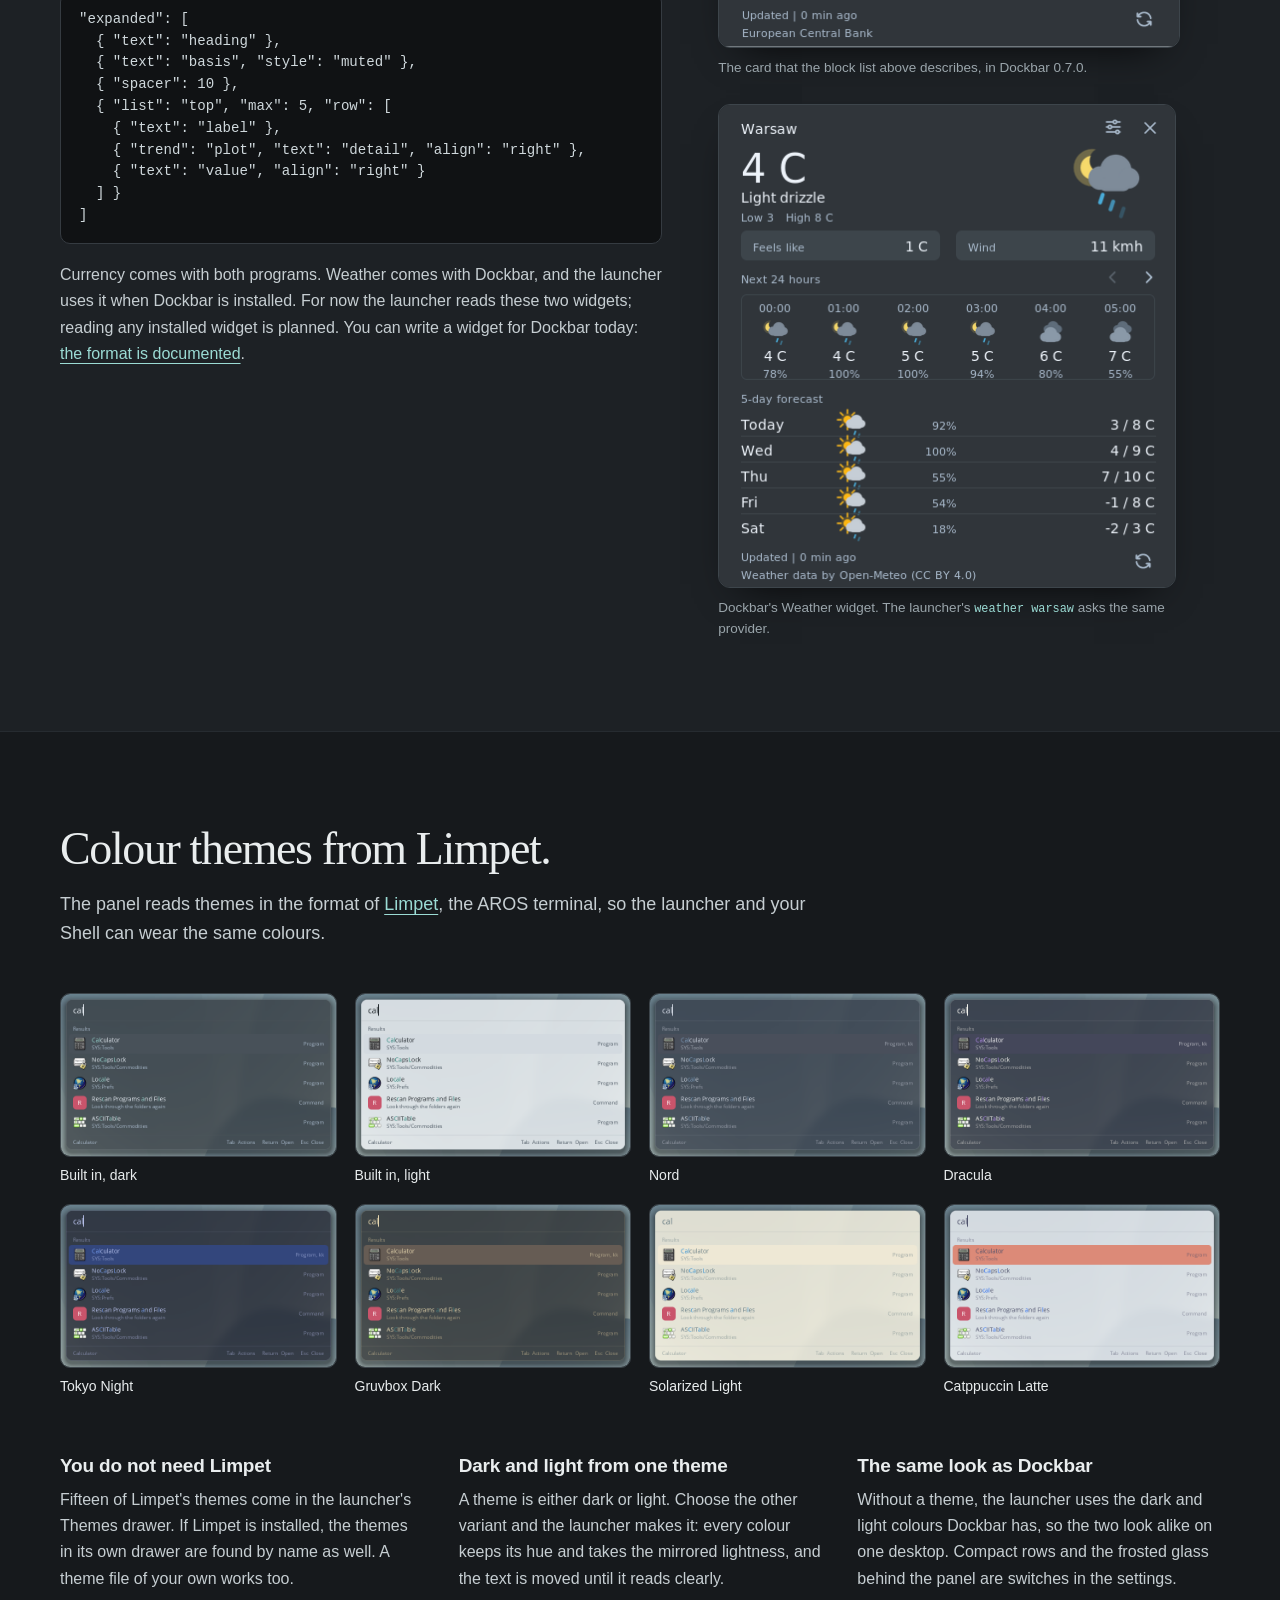
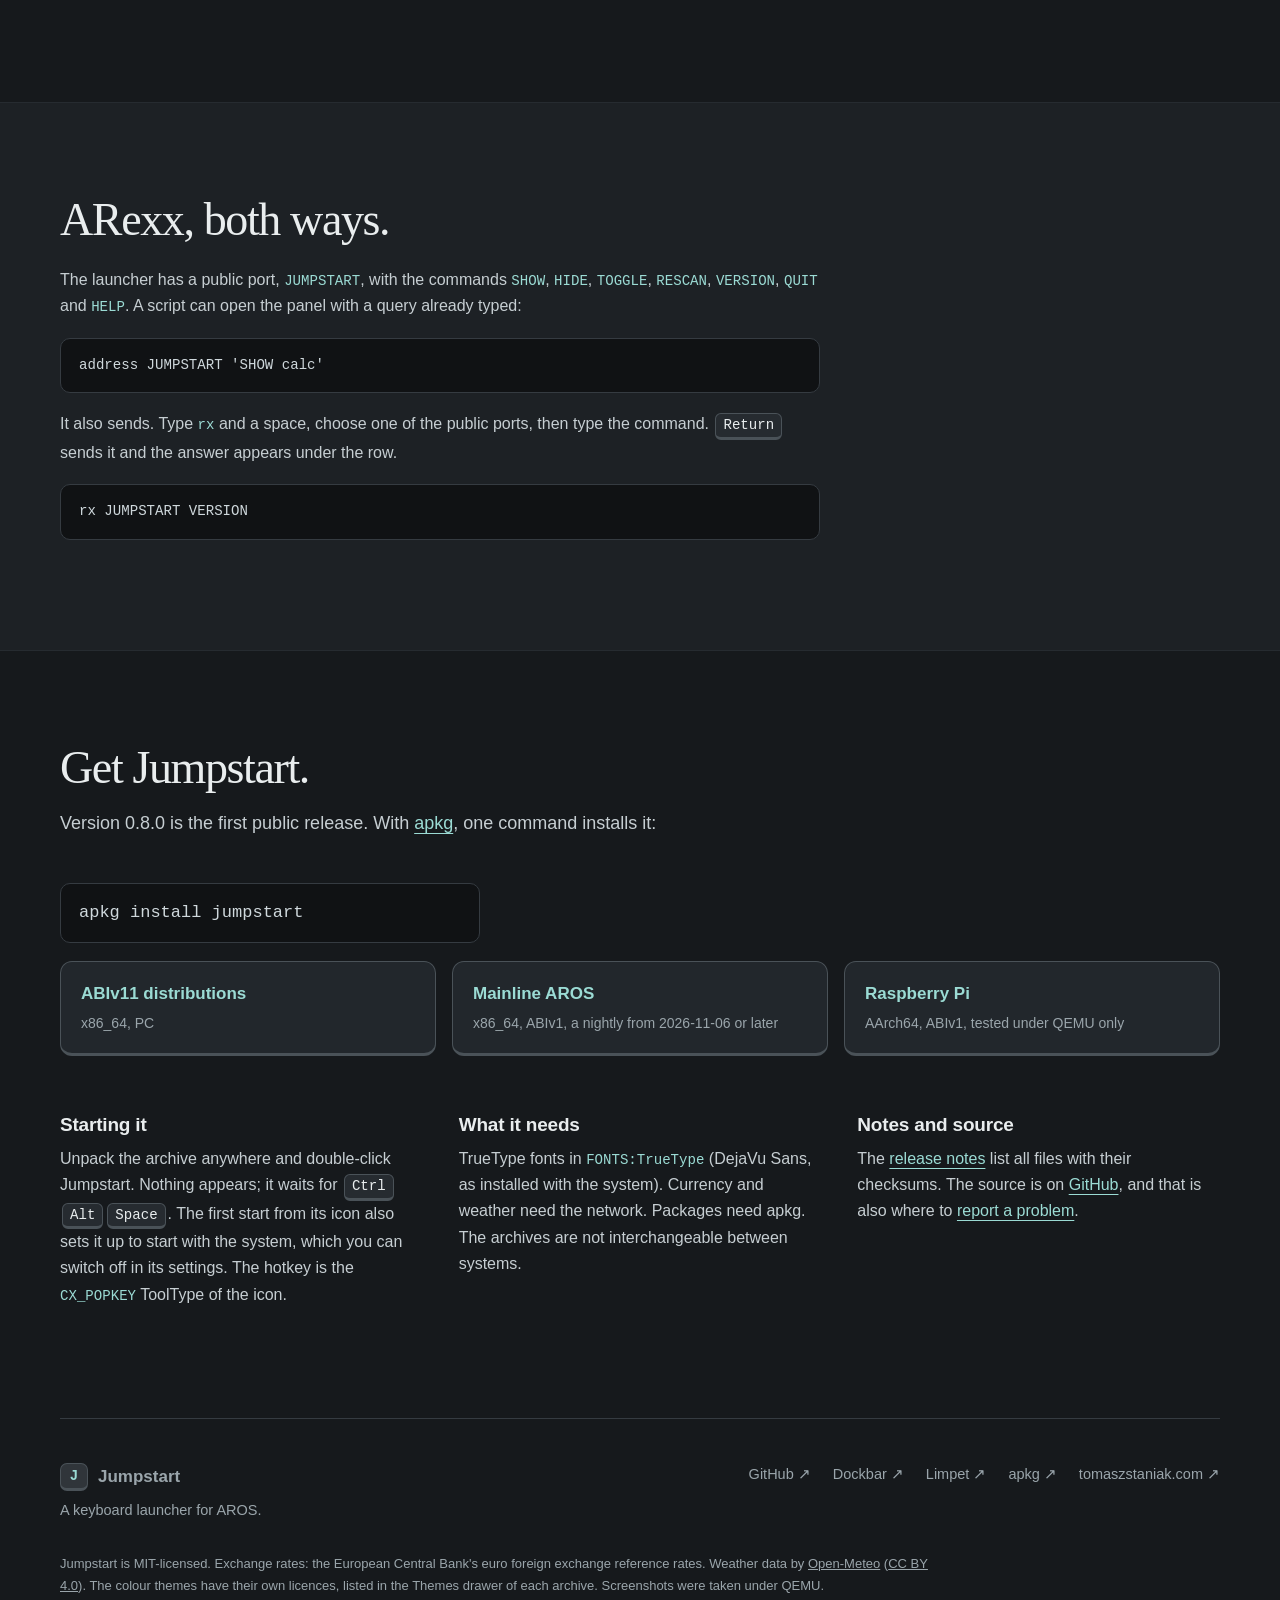
==== commit b019241e: "0.8.0: the program is called Jumpstart; ReadMe and README for the first public release; download sec" ====
--- a/website/index.html
+++ b/website/index.html
@@ -2,22 +2,22 @@
 <html lang="en">
 <head>
 <meta charset="utf-8"><meta name="viewport" content="width=device-width, initial-scale=1">
-<title>Launcher: start anything on AROS from the keyboard</title>
-<meta name="description" content="A keyboard launcher for AROS. One hotkey opens a panel that starts programs, finds files and windows, calculates, converts currencies, installs packages and keeps your clipboard history.">
-<meta name="theme-color" content="#16191c"><meta property="og:title" content="Launcher for AROS"><meta property="og:description" content="Start anything on AROS from the keyboard: programs, files, windows, sums, currencies, packages, clipboard history."><meta property="og:type" content="website"><meta property="og:image" content="https://tomaszstaniak.github.io/aros-launcher/assets/hero.png">
+<title>Jumpstart: start anything on AROS from the keyboard</title>
+<meta name="description" content="Jumpstart is a keyboard launcher for AROS. One hotkey opens a panel that starts programs, finds files and windows, calculates, converts currencies, installs packages and keeps your clipboard history.">
+<meta name="theme-color" content="#16191c"><meta property="og:title" content="Jumpstart for AROS"><meta property="og:description" content="Start anything on AROS from the keyboard: programs, files, windows, sums, currencies, packages, clipboard history."><meta property="og:type" content="website"><meta property="og:image" content="https://tomaszstaniak.github.io/aros-launcher/assets/hero.png">
 <link rel="stylesheet" href="style.css?v=1">
 </head>
 <body>
 <a class="skip" href="#main">Skip to content</a>
-<header class="site-header wrap"><a href="#" class="brand"><span class="brand-key" aria-hidden="true">L</span>Launcher</a><nav aria-label="Main navigation"><a href="#find">Find</a><a href="#answers">Answers</a><a href="#keys">Actions</a><a href="#widgets">Widgets</a><a href="#themes">Themes</a><a href="#scripts">Scripting</a><a class="nav-get" href="#get">Get it</a></nav></header>
+<header class="site-header wrap"><a href="#" class="brand"><span class="brand-key" aria-hidden="true">J</span>Jumpstart</a><nav aria-label="Main navigation"><a href="#find">Find</a><a href="#answers">Answers</a><a href="#keys">Actions</a><a href="#widgets">Widgets</a><a href="#themes">Themes</a><a href="#scripts">Scripting</a><a href="https://github.com/tomaszstaniak/aros-launcher">Source ↗</a><a class="nav-get" href="#get">Get it</a></nav></header>
 
 <main id="main">
 
 <section class="hero">
 <div class="wrap hero-copy">
 <h1>Start anything on AROS<br>from the keyboard.</h1>
-<p class="intro">Launcher waits in the background. <kbd>Ctrl</kbd><kbd>Alt</kbd><kbd>Space</kbd> opens its panel, a few letters find the program and <kbd>Return</kbd> starts it. The same panel does sums, converts units and currencies, finds files and open windows, installs packages and remembers what you copied.</p>
-<p class="fine">For ABIv11 distributions, mainline AROS on PC and the Raspberry Pi. Version 0.7.1.</p>
+<p class="intro">Jumpstart is a keyboard launcher. It waits in the background. <kbd>Ctrl</kbd><kbd>Alt</kbd><kbd>Space</kbd> opens its panel, a few letters find the program and <kbd>Return</kbd> starts it. The same panel does sums, converts units and currencies, finds files and open windows, installs packages and remembers what you copied.</p>
+<p class="fine">For ABIv11 distributions, mainline AROS on PC and the Raspberry Pi. Version 0.8.0, open source (MIT).</p>
 </div>
 
 <div class="wrap demo" id="demo">
@@ -32,7 +32,7 @@
 <button role="tab" aria-selected="false" data-shot="q-shell" data-cap="A line that starts with &gt; runs as a Shell command in a console of its own.">&gt; list sys:</button>
 <button role="tab" aria-selected="false" data-shot="q-actions" data-cap="Tab on a result lists what else can be done with it.">cal, then Tab</button>
 </div>
-<figure class="stage"><img id="demo-shot" src="assets/q-hero.png" width="784" height="500" alt="The launcher panel on an AROS desktop showing the results for the selected query"><figcaption><span id="demo-cap">Three letters find Calculator. The other rows are programs and commands that contain the same letters.</span> <span class="where">Launcher 0.7.1 on AROS x86_64 ABIv11 under QEMU.</span></figcaption></figure>
+<figure class="stage"><img id="demo-shot" src="assets/q-hero.png" width="784" height="500" alt="The launcher panel on an AROS desktop showing the results for the selected query"><figcaption><span id="demo-cap">Three letters find Calculator. The other rows are programs and commands that contain the same letters.</span> <span class="where">Version 0.7.1 on AROS x86_64 ABIv11 under QEMU.</span></figcaption></figure>
 </div>
 </section>
 
@@ -147,33 +147,36 @@
 </section>
 
 <section id="scripts" class="section tinted"><div class="wrap">
-<div class="row">
-<div class="row-text">
+<div class="solo">
 <h2>ARexx, both ways.</h2>
-<p>The launcher has a public port, <code>LAUNCHER</code>, with the commands <code>SHOW</code>, <code>HIDE</code>, <code>TOGGLE</code>, <code>RESCAN</code>, <code>VERSION</code>, <code>QUIT</code> and <code>HELP</code>. A script can open the panel with a query already typed:</p>
-<pre><code>address LAUNCHER 'SHOW calc'</code></pre>
+<p>The launcher has a public port, <code>JUMPSTART</code>, with the commands <code>SHOW</code>, <code>HIDE</code>, <code>TOGGLE</code>, <code>RESCAN</code>, <code>VERSION</code>, <code>QUIT</code> and <code>HELP</code>. A script can open the panel with a query already typed:</p>
+<pre><code>address JUMPSTART 'SHOW calc'</code></pre>
 <p>It also sends. Type <code>rx</code> and a space, choose one of the public ports, then type the command. <kbd>Return</kbd> sends it and the answer appears under the row.</p>
-<pre><code>rx LAUNCHER VERSION</code></pre>
-</div>
-<figure class="shot"><img src="assets/rx.png" width="784" height="265" loading="lazy" alt="The panel after typing rx, listing the public port LAUNCHER"><figcaption>After <code>rx</code> the panel lists public ports. On this machine the launcher's own is the only one.</figcaption></figure>
+<pre><code>rx JUMPSTART VERSION</code></pre>
 </div>
 </div></section>
 
 <section id="get" class="section wrap get">
-<div class="section-heading"><h2>Get it.</h2><p class="section-lead">Version 0.7.1 is being tested. The downloads will be linked here with the first public release.</p></div>
+<div class="section-heading"><h2>Get Jumpstart.</h2><p class="section-lead">Version 0.8.0 is the first public release. With <a href="https://github.com/tomaszstaniak/arospkg">apkg</a>, one command installs it:</p></div>
+<pre class="install"><code>apkg install jumpstart</code></pre>
+<div class="downloads">
+<a class="dl" href="https://github.com/tomaszstaniak/aros-launcher/releases/download/v0.8.0/Jumpstart-0.8.0-aros-x86_64-abiv11-pc.zip"><strong>ABIv11 distributions</strong><span>x86_64, PC</span></a>
+<a class="dl" href="https://github.com/tomaszstaniak/aros-launcher/releases/download/v0.8.0/Jumpstart-0.8.0-aros-x86_64-abiv1-pc.zip"><strong>Mainline AROS</strong><span>x86_64, ABIv1, a nightly from 2026-11-06 or later</span></a>
+<a class="dl" href="https://github.com/tomaszstaniak/aros-launcher/releases/download/v0.8.0/Jumpstart-0.8.0-aros-aarch64-abiv1-raspi.zip"><strong>Raspberry Pi</strong><span>AArch64, ABIv1, tested under QEMU only</span></a>
+</div>
 <div class="cols">
-<article><h3>Systems</h3><p>ABIv11 distributions on x86_64, mainline AROS x86_64 (ABIv1, a nightly from 2026-11-06 or later) and the Raspberry Pi (AArch64, ABIv1). Each gets its own archive; the binaries do not cross.</p></article>
-<article><h3>What it needs</h3><p>TrueType fonts in <code>FONTS:TrueType</code> (DejaVu Sans, as installed with the system). Currency and weather need the network. Packages need apkg.</p></article>
-<article><h3>Starting it</h3><p>Double-click Launcher. Nothing appears; it waits for <kbd>Ctrl</kbd><kbd>Alt</kbd><kbd>Space</kbd>. The first start from its icon also sets it up to start with the system, which you can switch off in its settings. The hotkey is the <code>CX_POPKEY</code> ToolType of the icon.</p></article>
+<article><h3>Starting it</h3><p>Unpack the archive anywhere and double-click Jumpstart. Nothing appears; it waits for <kbd>Ctrl</kbd><kbd>Alt</kbd><kbd>Space</kbd>. The first start from its icon also sets it up to start with the system, which you can switch off in its settings. The hotkey is the <code>CX_POPKEY</code> ToolType of the icon.</p></article>
+<article><h3>What it needs</h3><p>TrueType fonts in <code>FONTS:TrueType</code> (DejaVu Sans, as installed with the system). Currency and weather need the network. Packages need apkg. The archives are not interchangeable between systems.</p></article>
+<article><h3>Notes and source</h3><p>The <a href="https://github.com/tomaszstaniak/aros-launcher/releases/tag/v0.8.0">release notes</a> list all files with their checksums. The source is on <a href="https://github.com/tomaszstaniak/aros-launcher">GitHub</a>, and that is also where to <a href="https://github.com/tomaszstaniak/aros-launcher/issues">report a problem</a>.</p></article>
 </div>
 </section>
 
 </main>
 
 <footer class="wrap">
-<div><a class="brand" href="#"><span class="brand-key" aria-hidden="true">L</span>Launcher</a><p>A keyboard launcher for AROS.</p></div>
-<nav aria-label="Related projects"><a href="https://tomaszstaniak.github.io/aros-dockbar/">Dockbar ↗</a><a href="https://tomaszstaniak.github.io/limpet/">Limpet ↗</a><a href="https://github.com/tomaszstaniak/arospkg">apkg ↗</a><a href="https://tomaszstaniak.com">tomaszstaniak.com ↗</a></nav>
-<p class="legal">Exchange rates: the European Central Bank's euro foreign exchange reference rates. Weather data by <a href="https://open-meteo.com/">Open-Meteo</a> (<a href="https://creativecommons.org/licenses/by/4.0/">CC BY 4.0</a>). The colour themes have their own licences, listed in the Themes drawer of each archive. Screenshots were taken under QEMU.</p>
+<div><a class="brand" href="#"><span class="brand-key" aria-hidden="true">J</span>Jumpstart</a><p>A keyboard launcher for AROS.</p></div>
+<nav aria-label="Related projects"><a href="https://github.com/tomaszstaniak/aros-launcher">GitHub ↗</a><a href="https://tomaszstaniak.github.io/aros-dockbar/">Dockbar ↗</a><a href="https://tomaszstaniak.github.io/limpet/">Limpet ↗</a><a href="https://github.com/tomaszstaniak/arospkg">apkg ↗</a><a href="https://tomaszstaniak.com">tomaszstaniak.com ↗</a></nav>
+<p class="legal">Jumpstart is MIT-licensed. Exchange rates: the European Central Bank's euro foreign exchange reference rates. Weather data by <a href="https://open-meteo.com/">Open-Meteo</a> (<a href="https://creativecommons.org/licenses/by/4.0/">CC BY 4.0</a>). The colour themes have their own licences, listed in the Themes drawer of each archive. Screenshots were taken under QEMU.</p>
 </footer>
 
 <script>
--- a/website/style.css
+++ b/website/style.css
@@ -101,6 +101,17 @@
 .theme-grid figcaption{margin-top:8px;color:var(--ink);font-size:14px}
 .cols{display:grid;grid-template-columns:repeat(3,minmax(0,1fr));gap:36px}
 
+.solo{max-width:760px}
+.solo h2{margin-bottom:22px}
+.solo p{color:#c6ced2}
+.install{max-width:420px;font-size:17px}
+.downloads{display:grid;grid-template-columns:repeat(3,minmax(0,1fr));gap:16px;margin:8px 0 56px}
+.dl{display:block;padding:18px 20px;border:1px solid #4a5258;border-bottom-width:3px;border-radius:12px;background:#22272c;text-decoration:none}
+.dl:hover{border-color:var(--accent)}
+.dl strong{display:block;font-size:17px;color:var(--accent)}
+.dl span{display:block;margin-top:4px;color:var(--muted);font-size:14px}
+.cols a,.solo a{color:var(--accent);text-underline-offset:4px}
+
 /* footer */
 footer{display:grid;grid-template-columns:1fr auto;gap:22px 40px;padding:44px 0 60px;border-top:1px solid var(--line);color:var(--muted);font-size:14.5px}
 footer p{margin:8px 0 0}
@@ -112,7 +123,8 @@
 @media (max-width:900px){
   .row,.answers,.widgets{grid-template-columns:1fr;gap:34px}
   .row.flip .row-text{order:0}
-  .trio,.cols{grid-template-columns:1fr;gap:40px}
+  .trio,.cols,.downloads{grid-template-columns:1fr;gap:40px}
+  .downloads{gap:14px}
   .theme-grid{grid-template-columns:repeat(2,minmax(0,1fr))}
   .section{padding:64px 0}
   .site-header nav a:not(.nav-get){display:none}
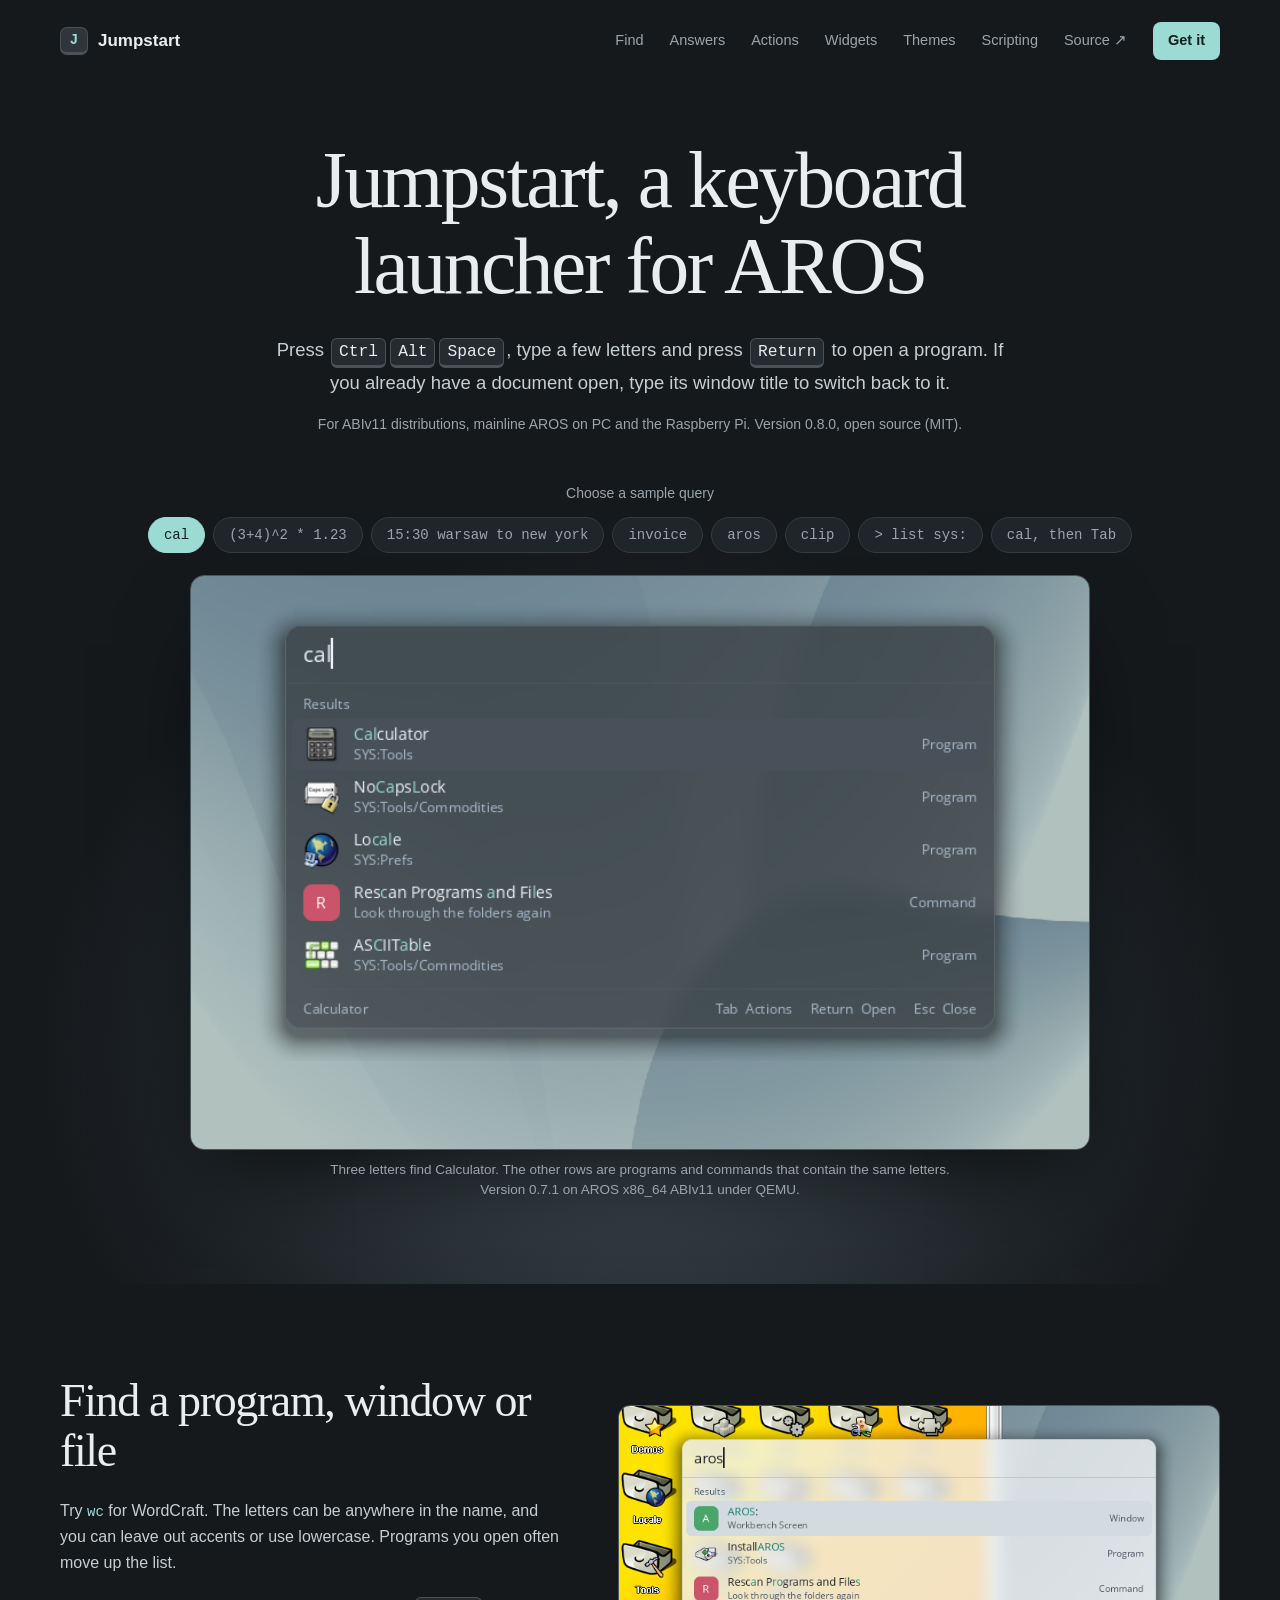
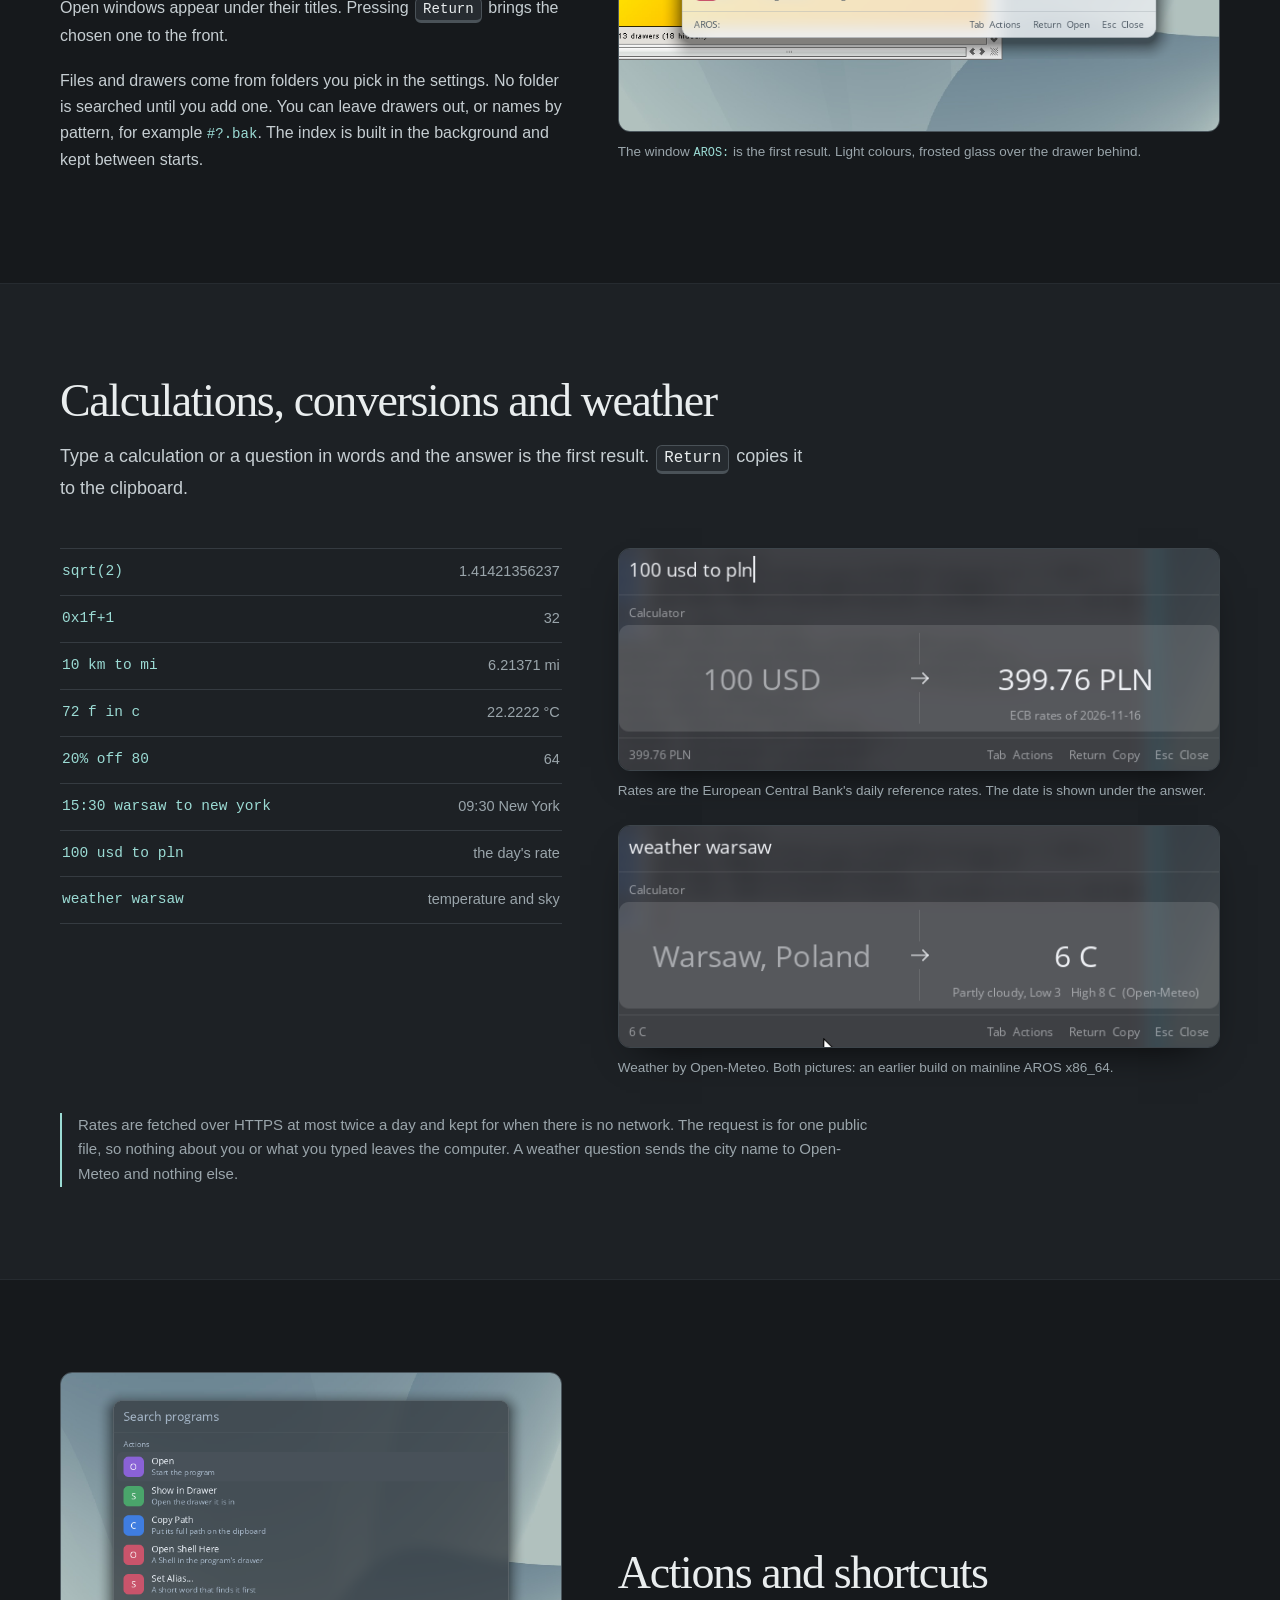
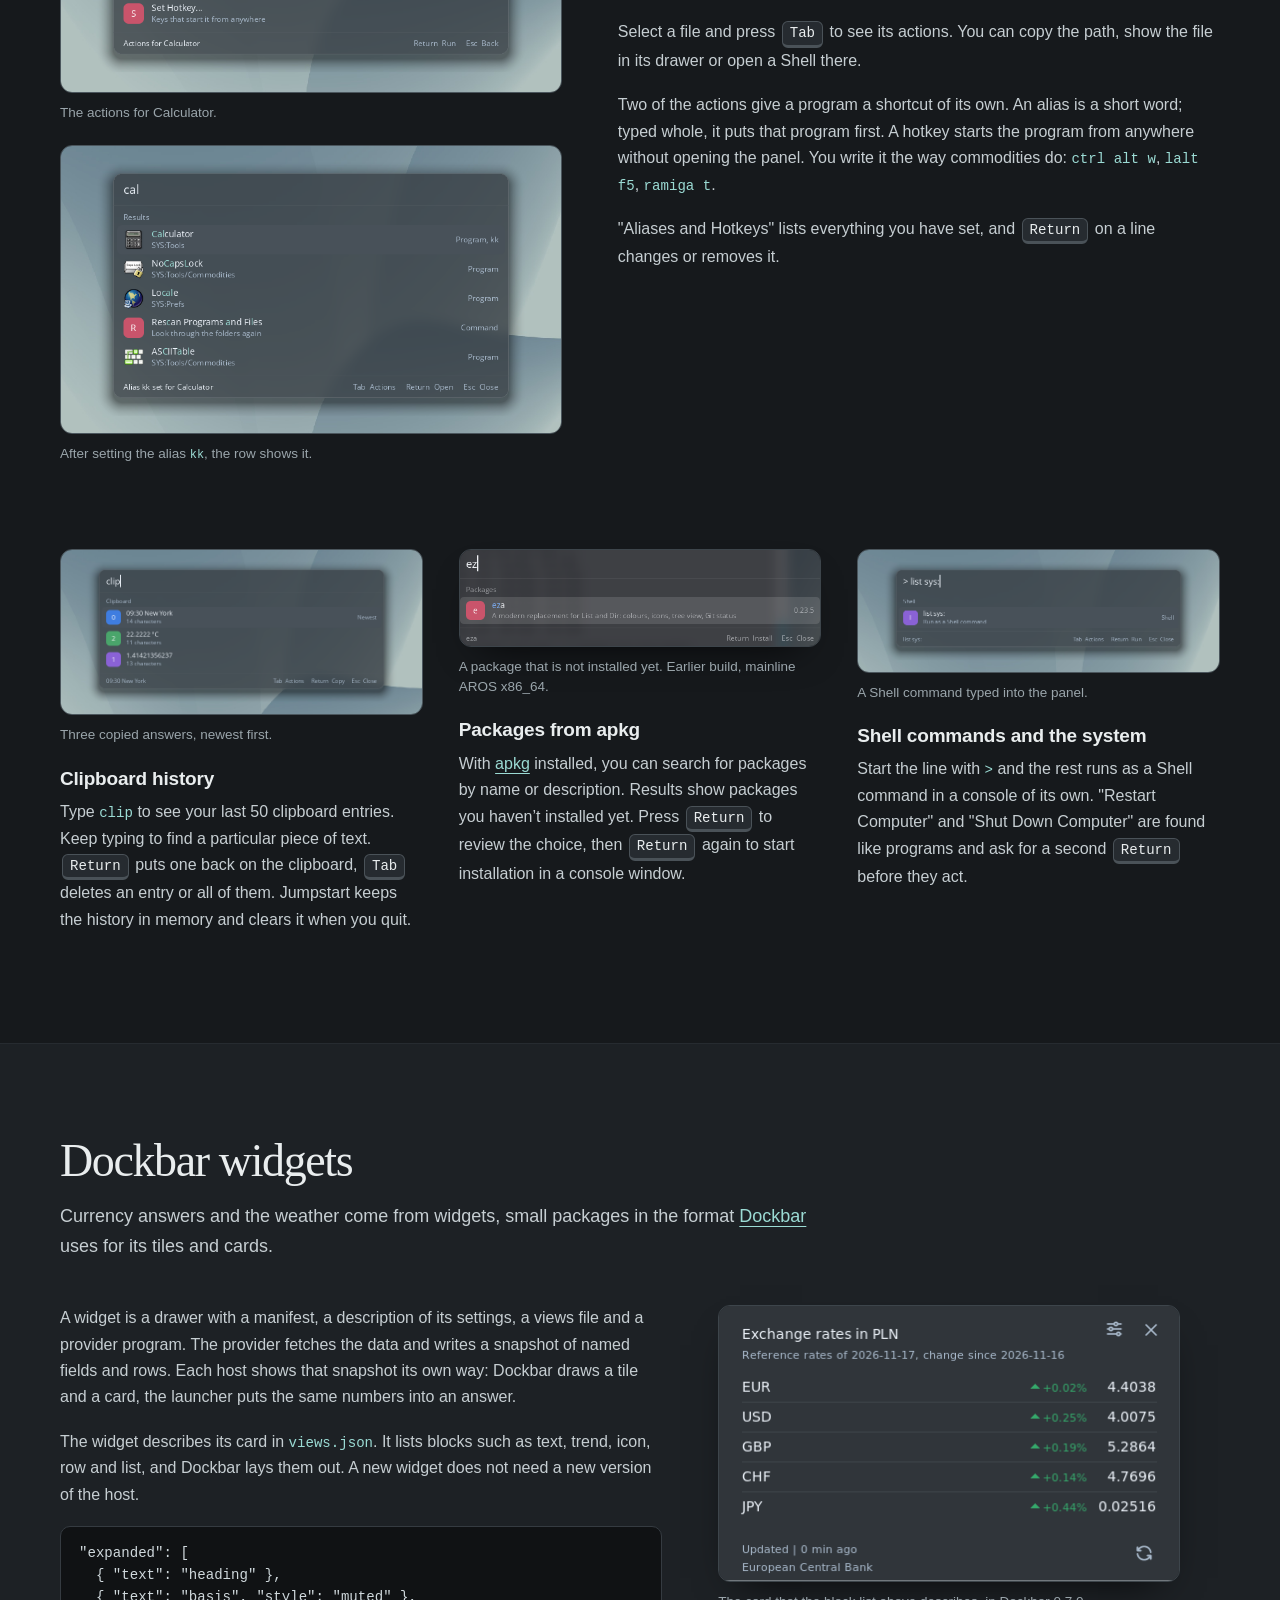
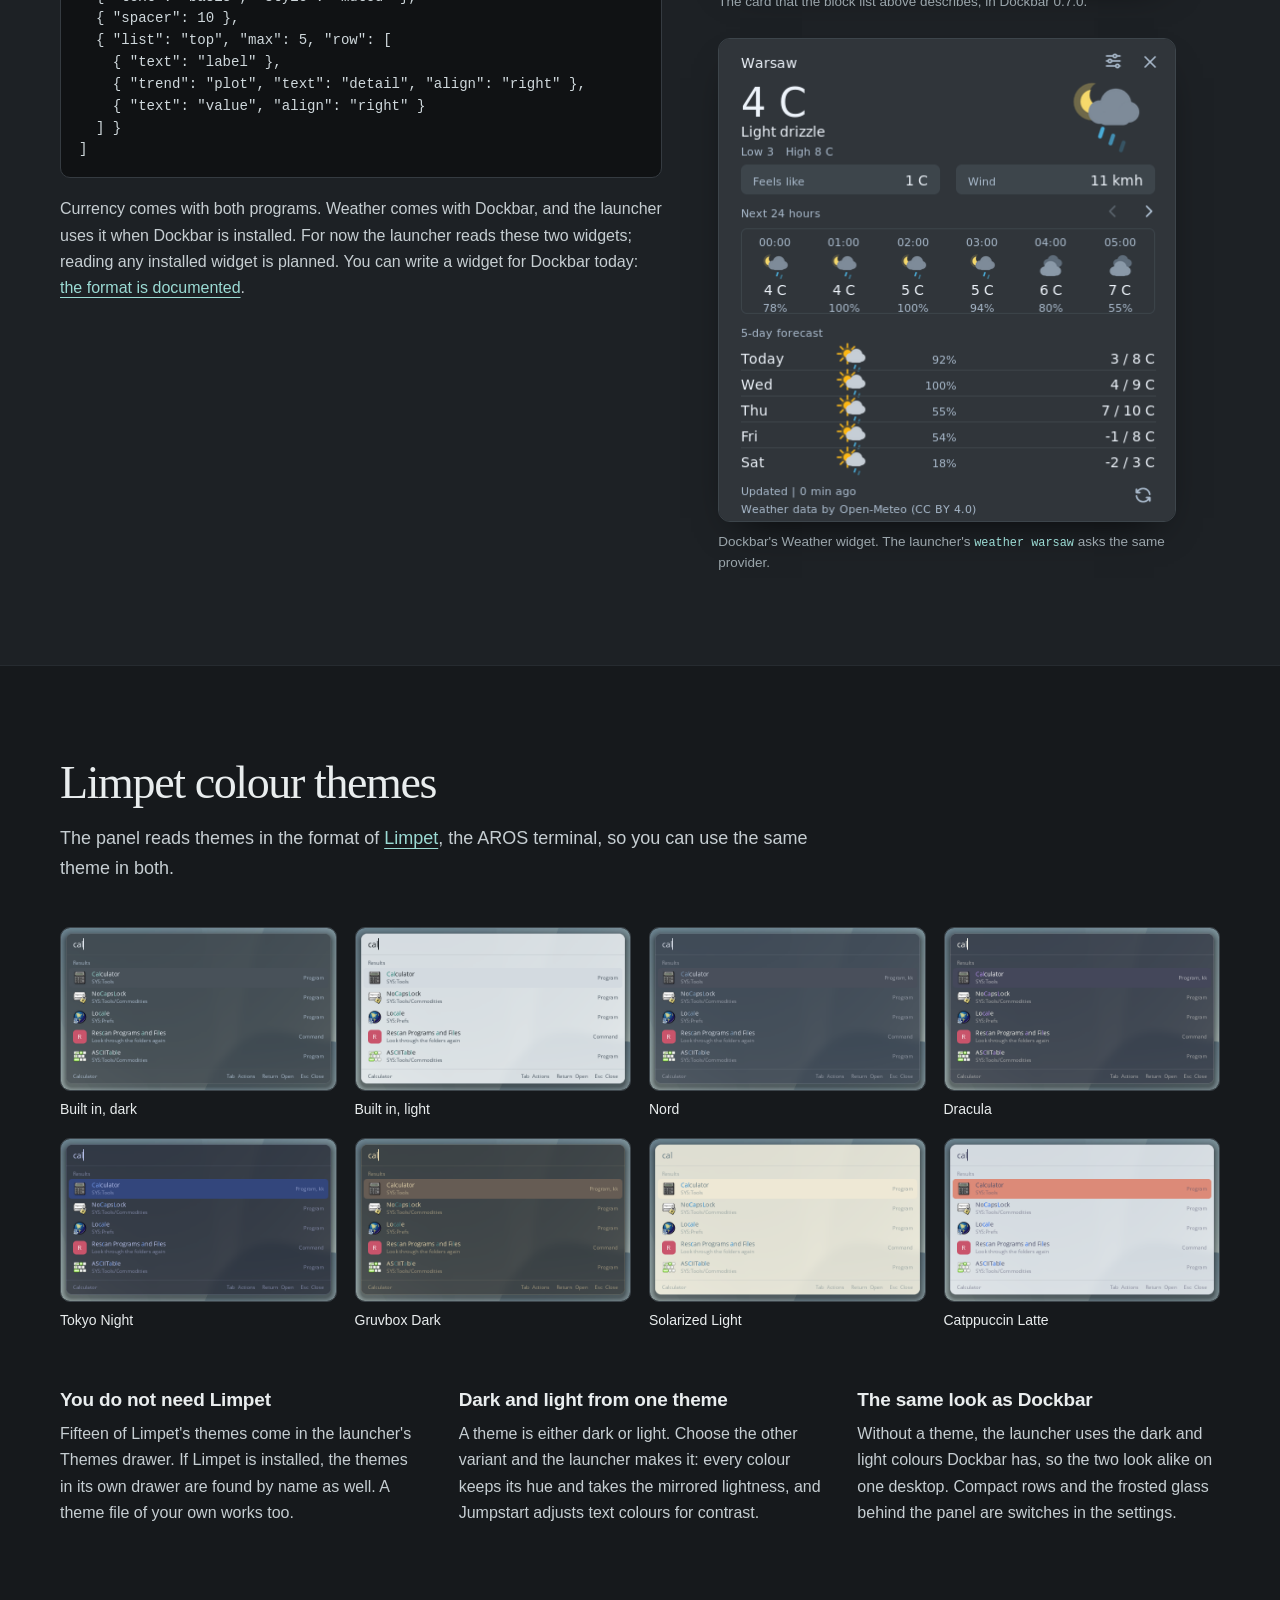
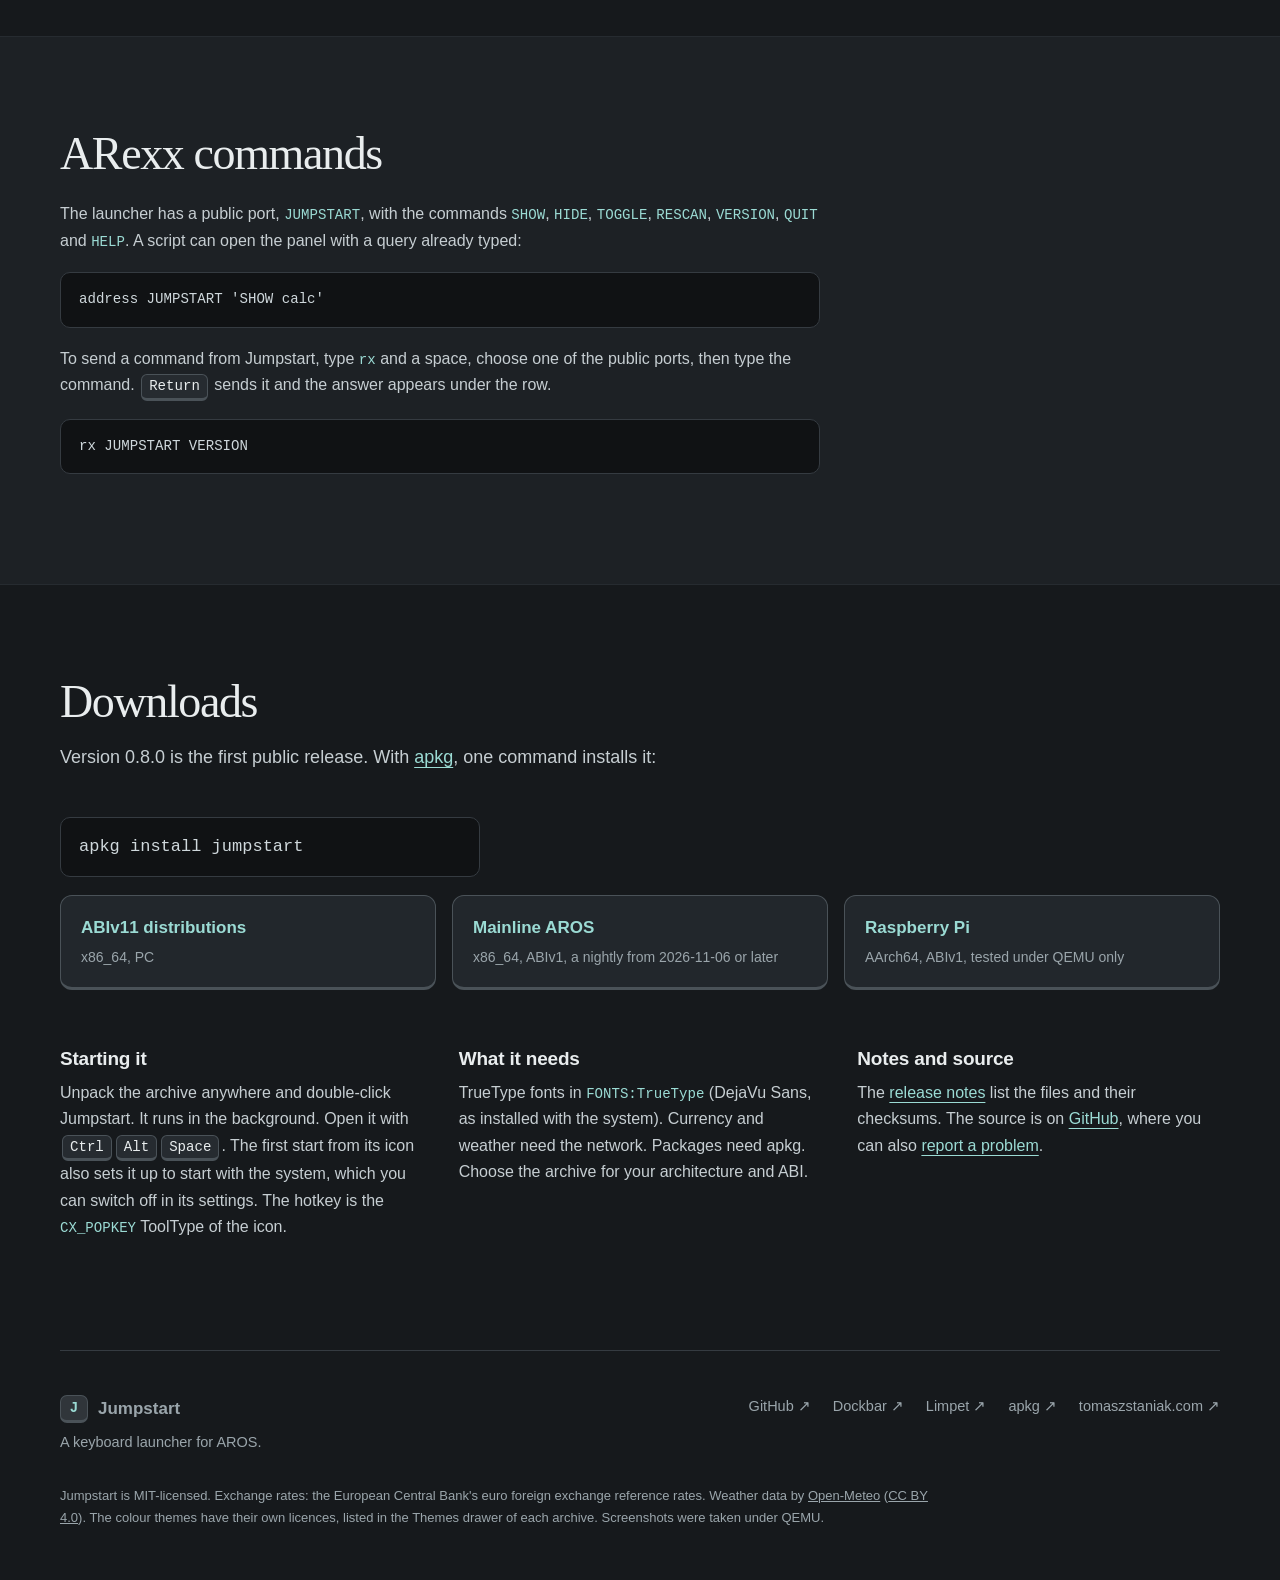
==== commit 03babc64: "Web page: edited copy, Jumpstart name, downloads for 0.8.0" ====
--- a/website/index.html
+++ b/website/index.html
@@ -2,7 +2,7 @@
 <html lang="en">
 <head>
 <meta charset="utf-8"><meta name="viewport" content="width=device-width, initial-scale=1">
-<title>Jumpstart: start anything on AROS from the keyboard</title>
+<title>Jumpstart: a keyboard launcher for AROS</title>
 <meta name="description" content="Jumpstart is a keyboard launcher for AROS. One hotkey opens a panel that starts programs, finds files and windows, calculates, converts currencies, installs packages and keeps your clipboard history.">
 <meta name="theme-color" content="#16191c"><meta property="og:title" content="Jumpstart for AROS"><meta property="og:description" content="Start anything on AROS from the keyboard: programs, files, windows, sums, currencies, packages, clipboard history."><meta property="og:type" content="website"><meta property="og:image" content="https://tomaszstaniak.github.io/aros-launcher/assets/hero.png">
 <link rel="stylesheet" href="style.css?v=1">
@@ -15,13 +15,13 @@
 
 <section class="hero">
 <div class="wrap hero-copy">
-<h1>Start anything on AROS<br>from the keyboard.</h1>
-<p class="intro">Jumpstart is a keyboard launcher. It waits in the background. <kbd>Ctrl</kbd><kbd>Alt</kbd><kbd>Space</kbd> opens its panel, a few letters find the program and <kbd>Return</kbd> starts it. The same panel does sums, converts units and currencies, finds files and open windows, installs packages and remembers what you copied.</p>
+<h1>Jumpstart, a keyboard<br>launcher for AROS</h1>
+<p class="intro">Press <kbd>Ctrl</kbd><kbd>Alt</kbd><kbd>Space</kbd>, type a few letters and press <kbd>Return</kbd> to open a program. If you already have a document open, type its window title to switch back to it.</p>
 <p class="fine">For ABIv11 distributions, mainline AROS on PC and the Raspberry Pi. Version 0.8.0, open source (MIT).</p>
 </div>
 
 <div class="wrap demo" id="demo">
-<p class="demo-label" id="demo-label">Pick something to type</p>
+<p class="demo-label" id="demo-label">Choose a sample query</p>
 <div class="queries" role="tablist" aria-labelledby="demo-label">
 <button role="tab" aria-selected="true" data-shot="q-hero" data-cap="Three letters find Calculator. The other rows are programs and commands that contain the same letters.">cal</button>
 <button role="tab" aria-selected="false" data-shot="q-calc" data-cap="A sum is answered as you type. Return copies the answer.">(3+4)^2 * 1.23</button>
@@ -39,9 +39,9 @@
 <section id="find" class="section wrap">
 <div class="row">
 <div class="row-text">
-<h2>Programs, windows and files in one list.</h2>
-<p>Letters may be scattered: <code>wc</code> finds WordCraft. Case and accents do not matter, and programs you start often move up the list.</p>
-<p>Open windows are listed by title beside the programs, and <kbd>Return</kbd> brings the chosen one to the front.</p>
+<h2>Find a program, window or file</h2>
+<p>Try <code>wc</code> for WordCraft. The letters can be anywhere in the name, and you can leave out accents or use lowercase. Programs you open often move up the list.</p>
+<p>Open windows appear under their titles. Pressing <kbd>Return</kbd> brings the chosen one to the front.</p>
 <p>Files and drawers come from folders you pick in the settings. No folder is searched until you add one. You can leave drawers out, or names by pattern, for example <code>#?.bak</code>. The index is built in the background and kept between starts.</p>
 </div>
 <figure class="shot"><img src="assets/windows.png" width="784" height="425" loading="lazy" alt="The panel in its light colours over an open AROS drawer window, listing the window AROS:, the program InstallAROS and a command"><figcaption>The window <code>AROS:</code> is the first result. Light colours, frosted glass over the drawer behind.</figcaption></figure>
@@ -49,7 +49,7 @@
 </section>
 
 <section id="answers" class="section tinted"><div class="wrap">
-<div class="section-heading"><h2>It answers before you press Return.</h2><p class="section-lead">Type a calculation or a question in words and the answer is the first result. <kbd>Return</kbd> copies it to the clipboard.</p></div>
+<div class="section-heading"><h2>Calculations, conversions and weather</h2><p class="section-lead">Type a calculation or a question in words and the answer is the first result. <kbd>Return</kbd> copies it to the clipboard.</p></div>
 <div class="answers">
 <ul class="examples" aria-label="Things you can type">
 <li><code>sqrt(2)</code><span>1.41421356237</span></li>
@@ -72,8 +72,8 @@
 <section id="keys" class="section wrap">
 <div class="row flip">
 <div class="row-text">
-<h2>Tab shows what else you can do.</h2>
-<p>Press <kbd>Tab</kbd> on a result for its other actions: show it in its drawer, copy its path, open a Shell there.</p>
+<h2>Actions and shortcuts</h2>
+<p>Select a file and press <kbd>Tab</kbd> to see its actions. You can copy the path, show the file in its drawer or open a Shell there.</p>
 <p>Two of the actions give a program a shortcut of its own. An alias is a short word; typed whole, it puts that program first. A hotkey starts the program from anywhere without opening the panel. You write it the way commodities do: <code>ctrl alt w</code>, <code>lalt f5</code>, <code>ramiga t</code>.</p>
 <p>"Aliases and Hotkeys" lists everything you have set, and <kbd>Return</kbd> on a line changes or removes it.</p>
 </div>
@@ -87,12 +87,12 @@
 <article>
 <figure class="shot"><img src="assets/clip.png" width="784" height="358" loading="lazy" alt="Clipboard history with three entries, the newest marked"><figcaption>Three copied answers, newest first.</figcaption></figure>
 <h3>Clipboard history</h3>
-<p>Type <code>clip</code> for the last 50 texts you copied; more letters narrow the list. <kbd>Return</kbd> puts one back on the clipboard, <kbd>Tab</kbd> deletes an entry or all of them. The history is kept in memory only. Nothing is written to a disk, so a password you copied is gone when the launcher quits.</p>
+<p>Type <code>clip</code> to see your last 50 clipboard entries. Keep typing to find a particular piece of text. <kbd>Return</kbd> puts one back on the clipboard, <kbd>Tab</kbd> deletes an entry or all of them. Jumpstart keeps the history in memory and clears it when you quit.</p>
 </article>
 <article>
 <figure class="shot bare"><img src="assets/packages.png" width="608" height="162" loading="lazy" alt="The panel listing the package eza with its description and version, with Return Install in the footer"><figcaption>A package that is not installed yet. Earlier build, mainline AROS x86_64.</figcaption></figure>
 <h3>Packages from apkg</h3>
-<p>With <a href="https://github.com/tomaszstaniak/arospkg">apkg</a> installed, packages from its catalogue that you do not have yet are found by name or by a word of their description. <kbd>Return</kbd> asks once. A second <kbd>Return</kbd> installs the package in a console window.</p>
+<p>With <a href="https://github.com/tomaszstaniak/arospkg">apkg</a> installed, you can search for packages by name or description. Results show packages you haven’t installed yet. Press <kbd>Return</kbd> to review the choice, then <kbd>Return</kbd> again to start installation in a console window.</p>
 </article>
 <article>
 <figure class="shot"><img src="assets/shell.png" width="784" height="265" loading="lazy" alt="The panel offering to run list sys: as a Shell command"><figcaption>A Shell command typed into the panel.</figcaption></figure>
@@ -103,11 +103,11 @@
 </section>
 
 <section id="widgets" class="section tinted"><div class="wrap">
-<div class="section-heading"><h2>Widgets it shares with Dockbar.</h2><p class="section-lead">Currency answers and the weather come from widgets, small packages in the format <a href="https://tomaszstaniak.github.io/aros-dockbar/">Dockbar</a> uses for its tiles and cards.</p></div>
+<div class="section-heading"><h2>Dockbar widgets</h2><p class="section-lead">Currency answers and the weather come from widgets, small packages in the format <a href="https://tomaszstaniak.github.io/aros-dockbar/">Dockbar</a> uses for its tiles and cards.</p></div>
 <div class="widgets">
 <div class="widget-text">
 <p>A widget is a drawer with a manifest, a description of its settings, a views file and a provider program. The provider fetches the data and writes a snapshot of named fields and rows. Each host shows that snapshot its own way: Dockbar draws a tile and a card, the launcher puts the same numbers into an answer.</p>
-<p>The card is described by the widget. <code>views.json</code> lists blocks such as text, trend, icon, row and list, and Dockbar lays them out. A new widget does not need a new version of the host.</p>
+<p>The widget describes its card in <code>views.json</code>. It lists blocks such as text, trend, icon, row and list, and Dockbar lays them out. A new widget does not need a new version of the host.</p>
 <pre aria-label="The card of the Currency widget, from its views.json"><code>"expanded": [
   { "text": "heading" },
   { "text": "basis", "style": "muted" },
@@ -128,7 +128,7 @@
 </div></section>
 
 <section id="themes" class="section wrap">
-<div class="section-heading"><h2>Colour themes from Limpet.</h2><p class="section-lead">The panel reads themes in the format of <a href="https://tomaszstaniak.github.io/limpet/">Limpet</a>, the AROS terminal, so the launcher and your Shell can wear the same colours.</p></div>
+<div class="section-heading"><h2>Limpet colour themes</h2><p class="section-lead">The panel reads themes in the format of <a href="https://tomaszstaniak.github.io/limpet/">Limpet</a>, the AROS terminal, so you can use the same theme in both.</p></div>
 <div class="theme-grid">
 <figure><img src="assets/theme-dark.png" width="644" height="380" loading="lazy" alt="The panel in its own dark colours"><figcaption>Built in, dark</figcaption></figure>
 <figure><img src="assets/theme-light.png" width="644" height="380" loading="lazy" alt="The panel in its own light colours"><figcaption>Built in, light</figcaption></figure>
@@ -141,23 +141,23 @@
 </div>
 <div class="cols">
 <article><h3>You do not need Limpet</h3><p>Fifteen of Limpet's themes come in the launcher's Themes drawer. If Limpet is installed, the themes in its own drawer are found by name as well. A theme file of your own works too.</p></article>
-<article><h3>Dark and light from one theme</h3><p>A theme is either dark or light. Choose the other variant and the launcher makes it: every colour keeps its hue and takes the mirrored lightness, and the text is moved until it reads clearly.</p></article>
+<article><h3>Dark and light from one theme</h3><p>A theme is either dark or light. Choose the other variant and the launcher makes it: every colour keeps its hue and takes the mirrored lightness, and Jumpstart adjusts text colours for contrast.</p></article>
 <article><h3>The same look as Dockbar</h3><p>Without a theme, the launcher uses the dark and light colours Dockbar has, so the two look alike on one desktop. Compact rows and the frosted glass behind the panel are switches in the settings.</p></article>
 </div>
 </section>
 
 <section id="scripts" class="section tinted"><div class="wrap">
 <div class="solo">
-<h2>ARexx, both ways.</h2>
+<h2>ARexx commands</h2>
 <p>The launcher has a public port, <code>JUMPSTART</code>, with the commands <code>SHOW</code>, <code>HIDE</code>, <code>TOGGLE</code>, <code>RESCAN</code>, <code>VERSION</code>, <code>QUIT</code> and <code>HELP</code>. A script can open the panel with a query already typed:</p>
 <pre><code>address JUMPSTART 'SHOW calc'</code></pre>
-<p>It also sends. Type <code>rx</code> and a space, choose one of the public ports, then type the command. <kbd>Return</kbd> sends it and the answer appears under the row.</p>
+<p>To send a command from Jumpstart, type <code>rx</code> and a space, choose one of the public ports, then type the command. <kbd>Return</kbd> sends it and the answer appears under the row.</p>
 <pre><code>rx JUMPSTART VERSION</code></pre>
 </div>
 </div></section>
 
 <section id="get" class="section wrap get">
-<div class="section-heading"><h2>Get Jumpstart.</h2><p class="section-lead">Version 0.8.0 is the first public release. With <a href="https://github.com/tomaszstaniak/arospkg">apkg</a>, one command installs it:</p></div>
+<div class="section-heading"><h2>Downloads</h2><p class="section-lead">Version 0.8.0 is the first public release. With <a href="https://github.com/tomaszstaniak/arospkg">apkg</a>, one command installs it:</p></div>
 <pre class="install"><code>apkg install jumpstart</code></pre>
 <div class="downloads">
 <a class="dl" href="https://github.com/tomaszstaniak/aros-launcher/releases/download/v0.8.0/Jumpstart-0.8.0-aros-x86_64-abiv11-pc.zip"><strong>ABIv11 distributions</strong><span>x86_64, PC</span></a>
@@ -165,9 +165,9 @@
 <a class="dl" href="https://github.com/tomaszstaniak/aros-launcher/releases/download/v0.8.0/Jumpstart-0.8.0-aros-aarch64-abiv1-raspi.zip"><strong>Raspberry Pi</strong><span>AArch64, ABIv1, tested under QEMU only</span></a>
 </div>
 <div class="cols">
-<article><h3>Starting it</h3><p>Unpack the archive anywhere and double-click Jumpstart. Nothing appears; it waits for <kbd>Ctrl</kbd><kbd>Alt</kbd><kbd>Space</kbd>. The first start from its icon also sets it up to start with the system, which you can switch off in its settings. The hotkey is the <code>CX_POPKEY</code> ToolType of the icon.</p></article>
-<article><h3>What it needs</h3><p>TrueType fonts in <code>FONTS:TrueType</code> (DejaVu Sans, as installed with the system). Currency and weather need the network. Packages need apkg. The archives are not interchangeable between systems.</p></article>
-<article><h3>Notes and source</h3><p>The <a href="https://github.com/tomaszstaniak/aros-launcher/releases/tag/v0.8.0">release notes</a> list all files with their checksums. The source is on <a href="https://github.com/tomaszstaniak/aros-launcher">GitHub</a>, and that is also where to <a href="https://github.com/tomaszstaniak/aros-launcher/issues">report a problem</a>.</p></article>
+<article><h3>Starting it</h3><p>Unpack the archive anywhere and double-click Jumpstart. It runs in the background. Open it with <kbd>Ctrl</kbd><kbd>Alt</kbd><kbd>Space</kbd>. The first start from its icon also sets it up to start with the system, which you can switch off in its settings. The hotkey is the <code>CX_POPKEY</code> ToolType of the icon.</p></article>
+<article><h3>What it needs</h3><p>TrueType fonts in <code>FONTS:TrueType</code> (DejaVu Sans, as installed with the system). Currency and weather need the network. Packages need apkg. Choose the archive for your architecture and ABI.</p></article>
+<article><h3>Notes and source</h3><p>The <a href="https://github.com/tomaszstaniak/aros-launcher/releases/tag/v0.8.0">release notes</a> list the files and their checksums. The source is on <a href="https://github.com/tomaszstaniak/aros-launcher">GitHub</a>, where you can also <a href="https://github.com/tomaszstaniak/aros-launcher/issues">report a problem</a>.</p></article>
 </div>
 </section>
 
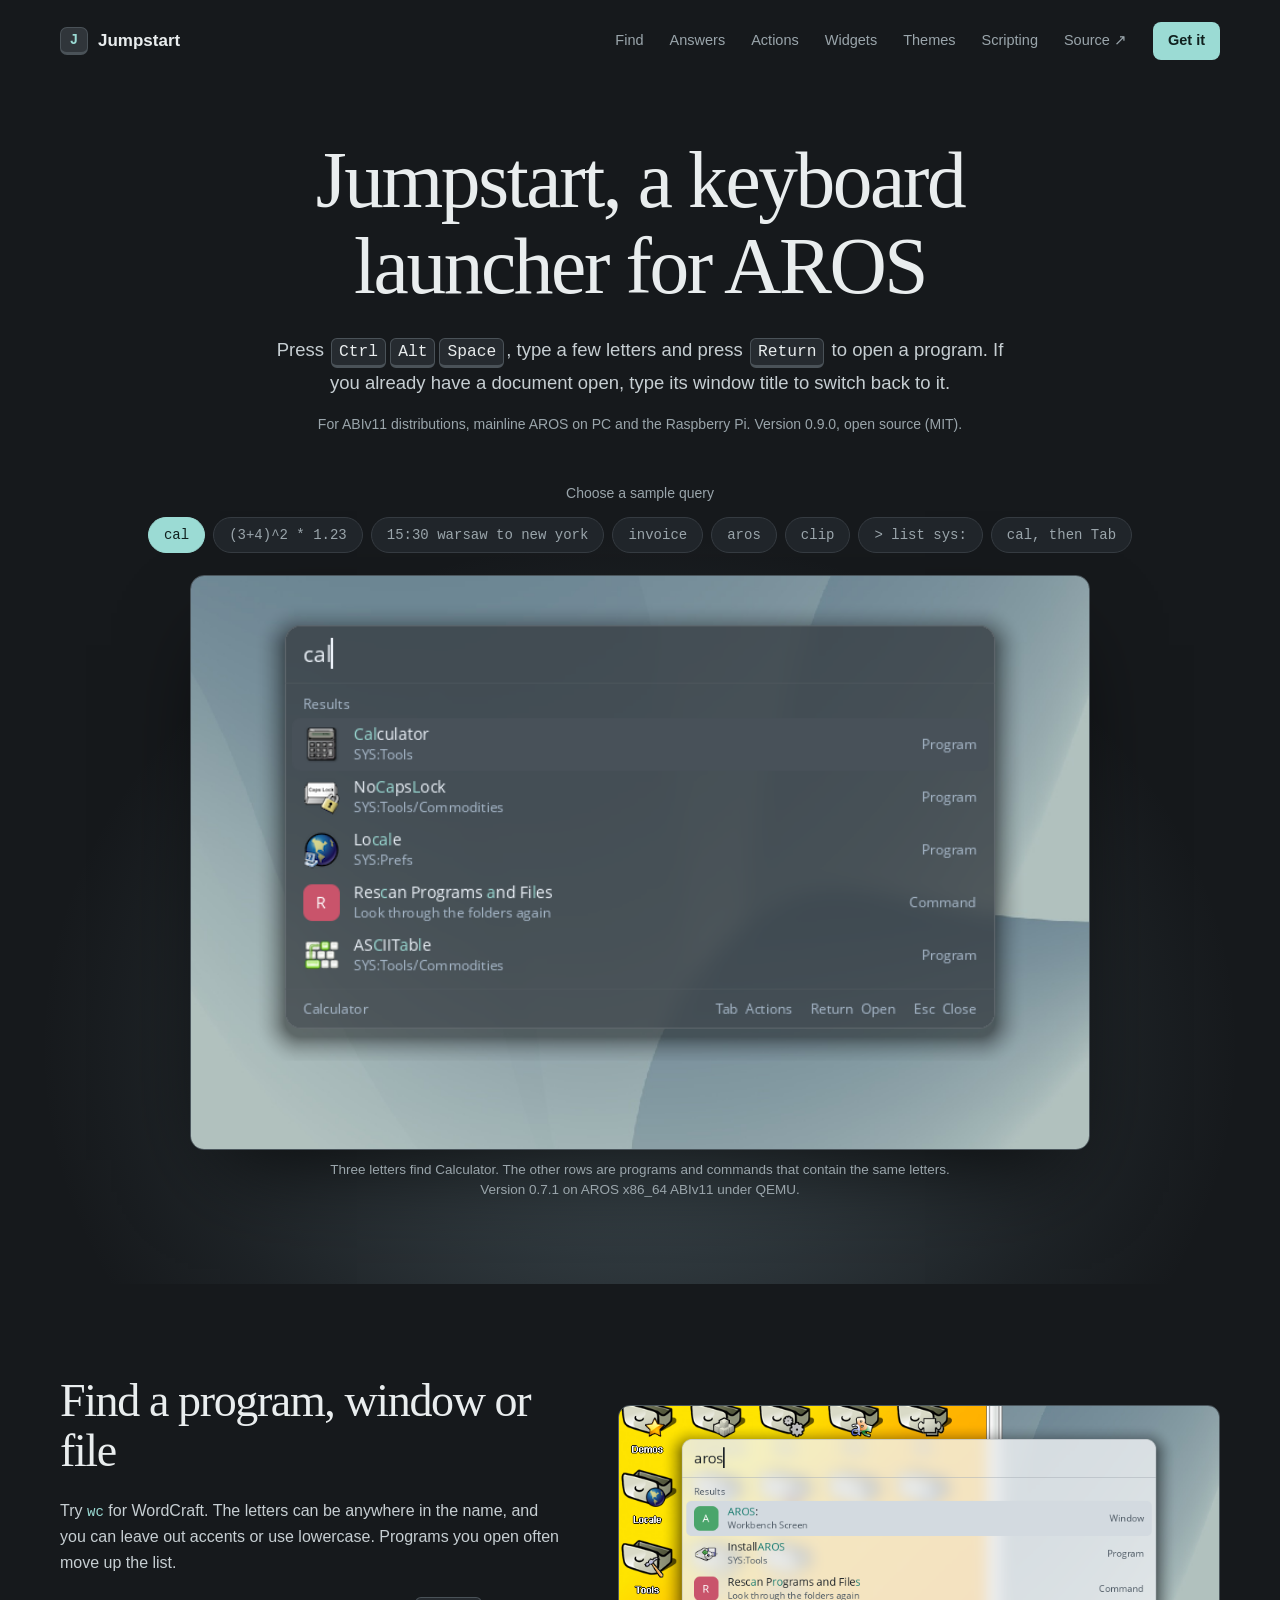
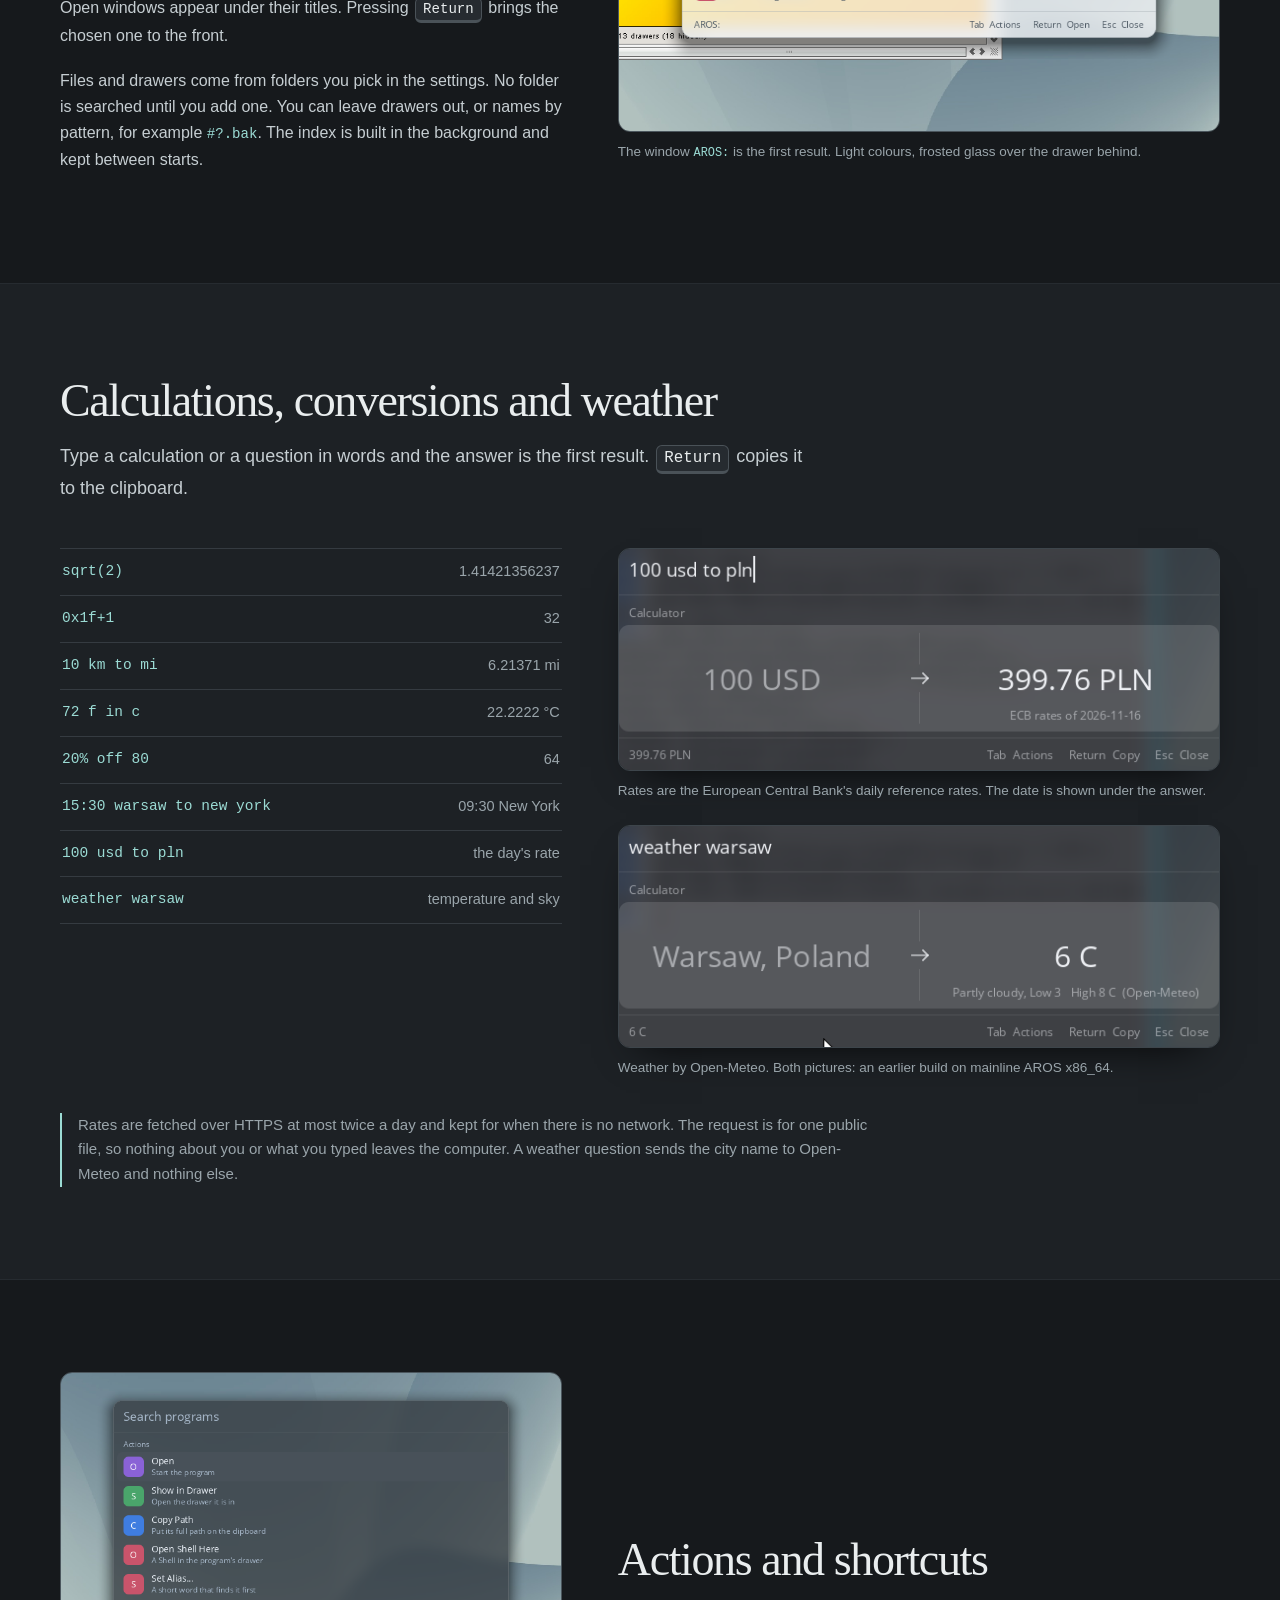
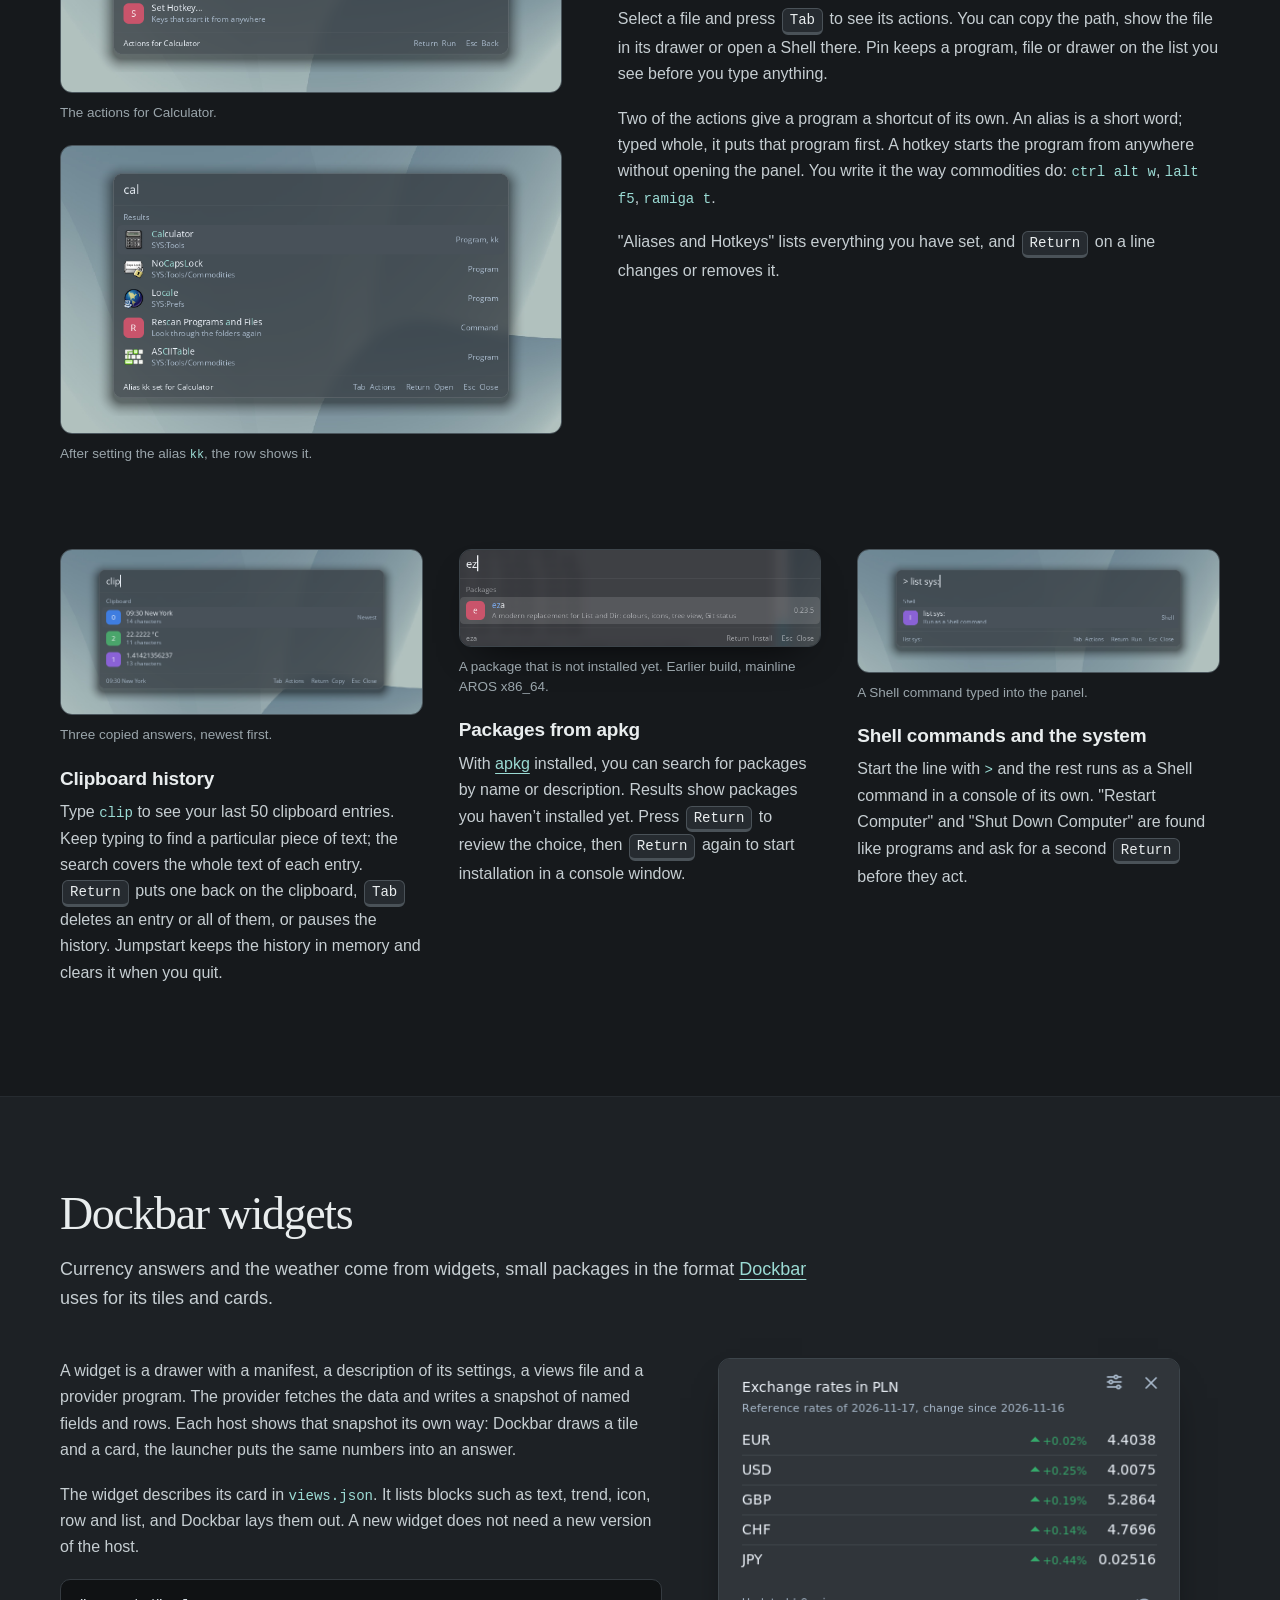
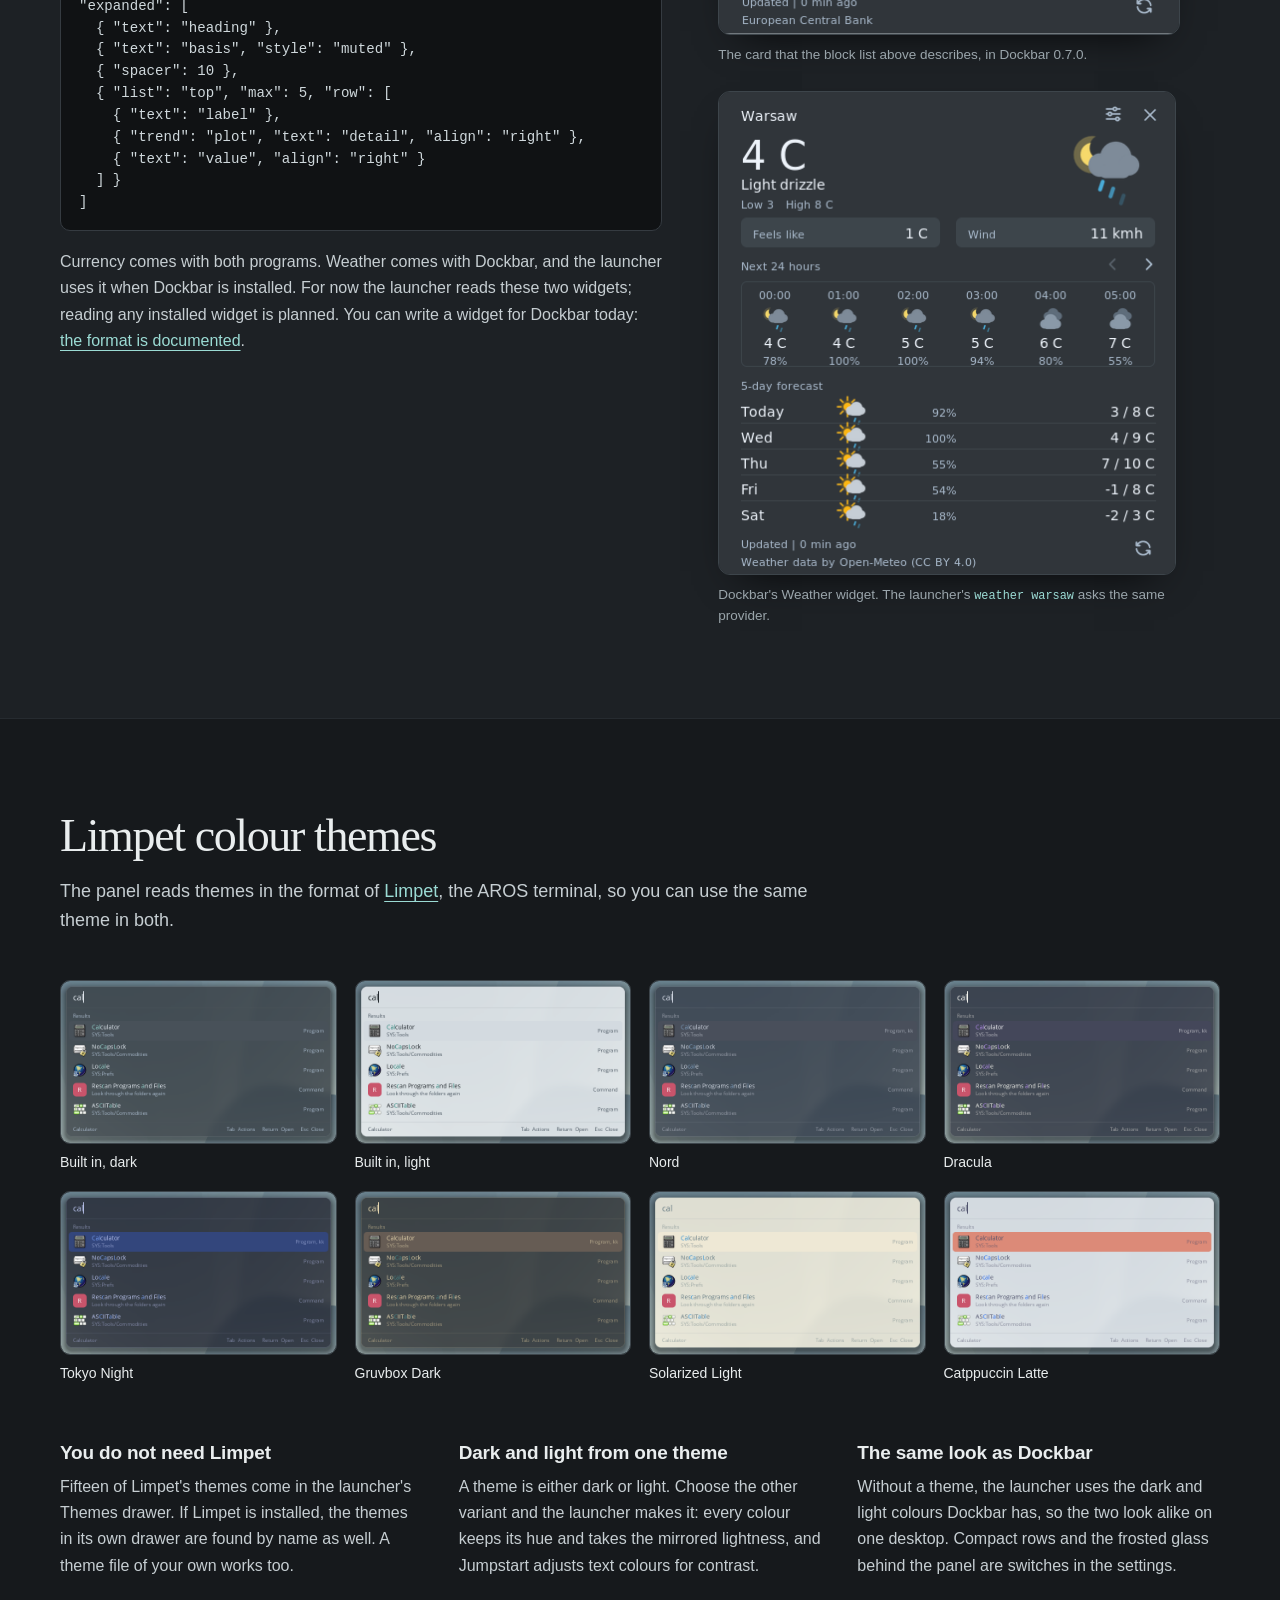
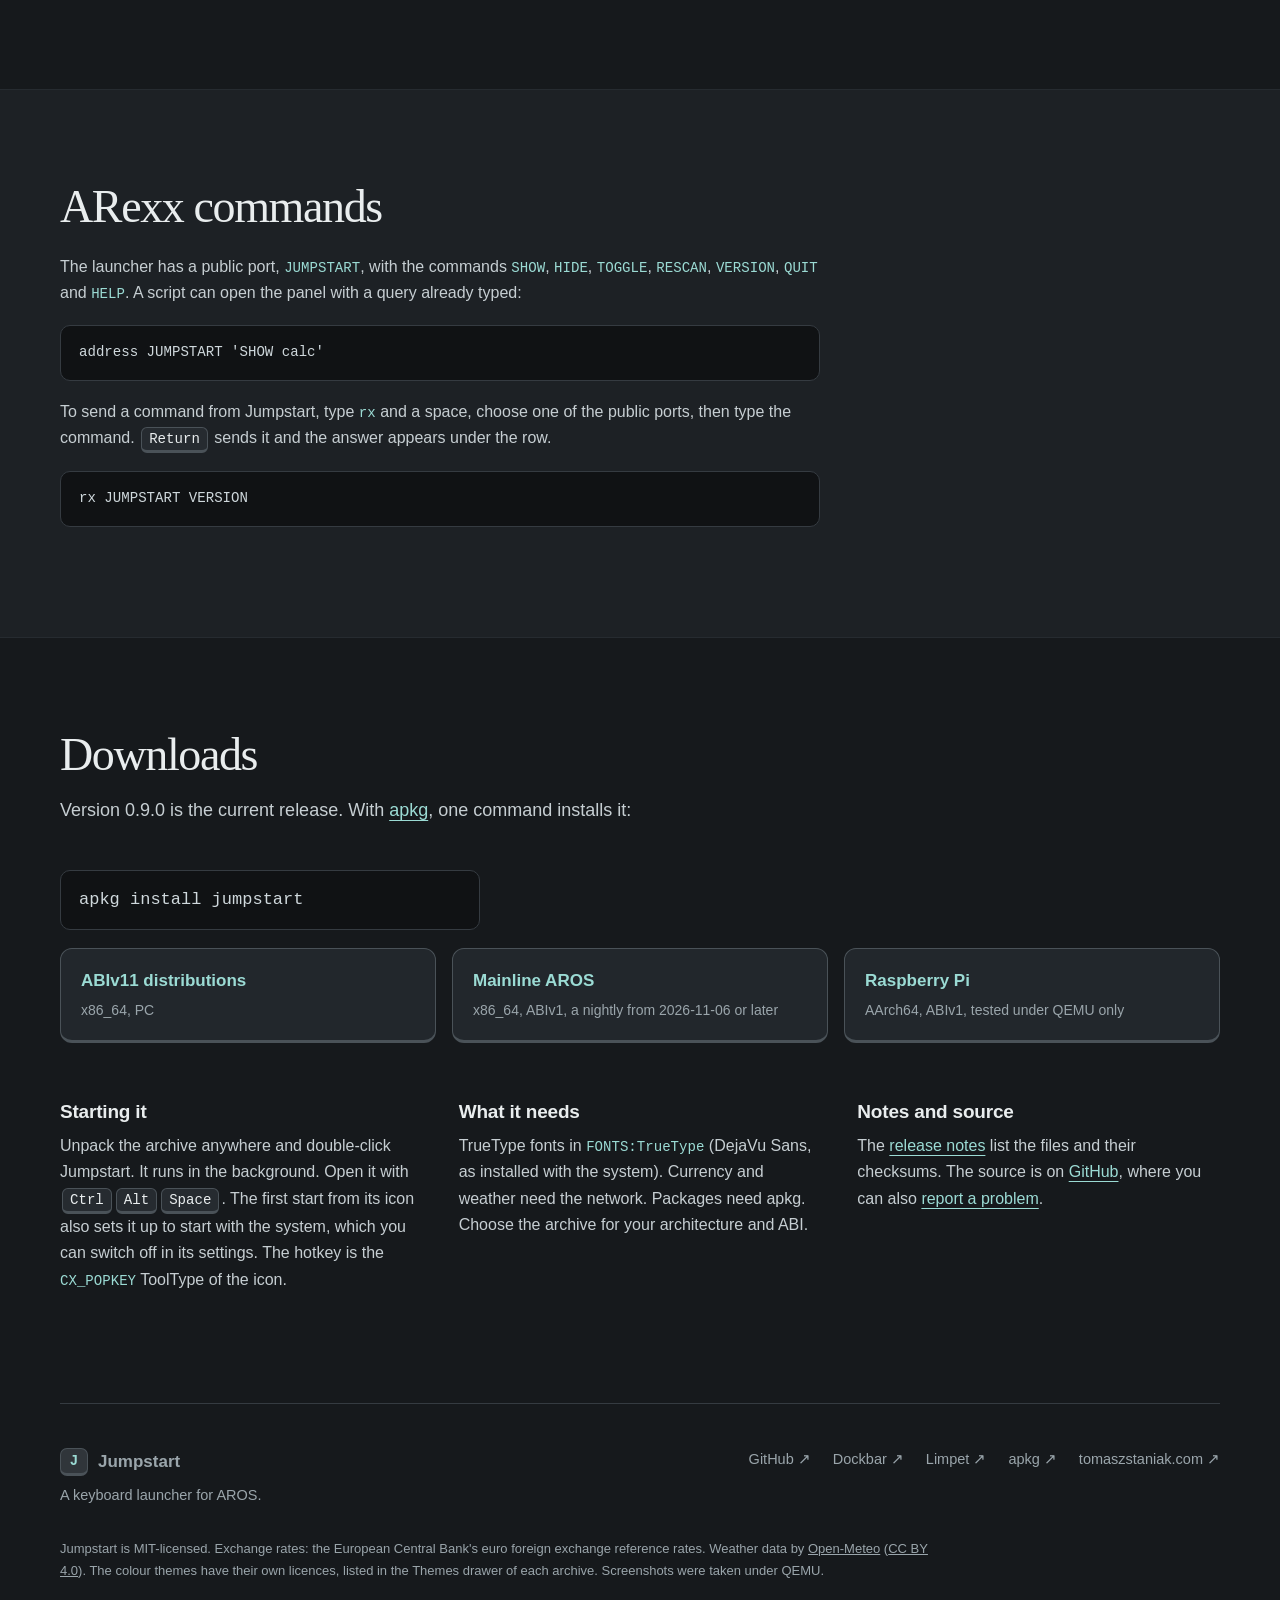
==== commit 80d0a428: "Web page: 0.9.0 downloads, pins and clipboard search" ====
--- a/website/index.html
+++ b/website/index.html
@@ -17,7 +17,7 @@
 <div class="wrap hero-copy">
 <h1>Jumpstart, a keyboard<br>launcher for AROS</h1>
 <p class="intro">Press <kbd>Ctrl</kbd><kbd>Alt</kbd><kbd>Space</kbd>, type a few letters and press <kbd>Return</kbd> to open a program. If you already have a document open, type its window title to switch back to it.</p>
-<p class="fine">For ABIv11 distributions, mainline AROS on PC and the Raspberry Pi. Version 0.8.0, open source (MIT).</p>
+<p class="fine">For ABIv11 distributions, mainline AROS on PC and the Raspberry Pi. Version 0.9.0, open source (MIT).</p>
 </div>
 
 <div class="wrap demo" id="demo">
@@ -73,7 +73,7 @@
 <div class="row flip">
 <div class="row-text">
 <h2>Actions and shortcuts</h2>
-<p>Select a file and press <kbd>Tab</kbd> to see its actions. You can copy the path, show the file in its drawer or open a Shell there.</p>
+<p>Select a file and press <kbd>Tab</kbd> to see its actions. You can copy the path, show the file in its drawer or open a Shell there. Pin keeps a program, file or drawer on the list you see before you type anything.</p>
 <p>Two of the actions give a program a shortcut of its own. An alias is a short word; typed whole, it puts that program first. A hotkey starts the program from anywhere without opening the panel. You write it the way commodities do: <code>ctrl alt w</code>, <code>lalt f5</code>, <code>ramiga t</code>.</p>
 <p>"Aliases and Hotkeys" lists everything you have set, and <kbd>Return</kbd> on a line changes or removes it.</p>
 </div>
@@ -87,7 +87,7 @@
 <article>
 <figure class="shot"><img src="assets/clip.png" width="784" height="358" loading="lazy" alt="Clipboard history with three entries, the newest marked"><figcaption>Three copied answers, newest first.</figcaption></figure>
 <h3>Clipboard history</h3>
-<p>Type <code>clip</code> to see your last 50 clipboard entries. Keep typing to find a particular piece of text. <kbd>Return</kbd> puts one back on the clipboard, <kbd>Tab</kbd> deletes an entry or all of them. Jumpstart keeps the history in memory and clears it when you quit.</p>
+<p>Type <code>clip</code> to see your last 50 clipboard entries. Keep typing to find a particular piece of text; the search covers the whole text of each entry. <kbd>Return</kbd> puts one back on the clipboard, <kbd>Tab</kbd> deletes an entry or all of them, or pauses the history. Jumpstart keeps the history in memory and clears it when you quit.</p>
 </article>
 <article>
 <figure class="shot bare"><img src="assets/packages.png" width="608" height="162" loading="lazy" alt="The panel listing the package eza with its description and version, with Return Install in the footer"><figcaption>A package that is not installed yet. Earlier build, mainline AROS x86_64.</figcaption></figure>
@@ -157,17 +157,17 @@
 </div></section>
 
 <section id="get" class="section wrap get">
-<div class="section-heading"><h2>Downloads</h2><p class="section-lead">Version 0.8.0 is the first public release. With <a href="https://github.com/tomaszstaniak/arospkg">apkg</a>, one command installs it:</p></div>
+<div class="section-heading"><h2>Downloads</h2><p class="section-lead">Version 0.9.0 is the current release. With <a href="https://github.com/tomaszstaniak/arospkg">apkg</a>, one command installs it:</p></div>
 <pre class="install"><code>apkg install jumpstart</code></pre>
 <div class="downloads">
-<a class="dl" href="https://github.com/tomaszstaniak/aros-launcher/releases/download/v0.8.0/Jumpstart-0.8.0-aros-x86_64-abiv11-pc.zip"><strong>ABIv11 distributions</strong><span>x86_64, PC</span></a>
-<a class="dl" href="https://github.com/tomaszstaniak/aros-launcher/releases/download/v0.8.0/Jumpstart-0.8.0-aros-x86_64-abiv1-pc.zip"><strong>Mainline AROS</strong><span>x86_64, ABIv1, a nightly from 2026-11-06 or later</span></a>
-<a class="dl" href="https://github.com/tomaszstaniak/aros-launcher/releases/download/v0.8.0/Jumpstart-0.8.0-aros-aarch64-abiv1-raspi.zip"><strong>Raspberry Pi</strong><span>AArch64, ABIv1, tested under QEMU only</span></a>
+<a class="dl" href="https://github.com/tomaszstaniak/aros-launcher/releases/download/v0.9.0/Jumpstart-0.9.0-aros-x86_64-abiv11-pc.zip"><strong>ABIv11 distributions</strong><span>x86_64, PC</span></a>
+<a class="dl" href="https://github.com/tomaszstaniak/aros-launcher/releases/download/v0.9.0/Jumpstart-0.9.0-aros-x86_64-abiv1-pc.zip"><strong>Mainline AROS</strong><span>x86_64, ABIv1, a nightly from 2026-11-06 or later</span></a>
+<a class="dl" href="https://github.com/tomaszstaniak/aros-launcher/releases/download/v0.9.0/Jumpstart-0.9.0-aros-aarch64-abiv1-raspi.zip"><strong>Raspberry Pi</strong><span>AArch64, ABIv1, tested under QEMU only</span></a>
 </div>
 <div class="cols">
 <article><h3>Starting it</h3><p>Unpack the archive anywhere and double-click Jumpstart. It runs in the background. Open it with <kbd>Ctrl</kbd><kbd>Alt</kbd><kbd>Space</kbd>. The first start from its icon also sets it up to start with the system, which you can switch off in its settings. The hotkey is the <code>CX_POPKEY</code> ToolType of the icon.</p></article>
 <article><h3>What it needs</h3><p>TrueType fonts in <code>FONTS:TrueType</code> (DejaVu Sans, as installed with the system). Currency and weather need the network. Packages need apkg. Choose the archive for your architecture and ABI.</p></article>
-<article><h3>Notes and source</h3><p>The <a href="https://github.com/tomaszstaniak/aros-launcher/releases/tag/v0.8.0">release notes</a> list the files and their checksums. The source is on <a href="https://github.com/tomaszstaniak/aros-launcher">GitHub</a>, where you can also <a href="https://github.com/tomaszstaniak/aros-launcher/issues">report a problem</a>.</p></article>
+<article><h3>Notes and source</h3><p>The <a href="https://github.com/tomaszstaniak/aros-launcher/releases/tag/v0.9.0">release notes</a> list the files and their checksums. The source is on <a href="https://github.com/tomaszstaniak/aros-launcher">GitHub</a>, where you can also <a href="https://github.com/tomaszstaniak/aros-launcher/issues">report a problem</a>.</p></article>
 </div>
 </section>
 
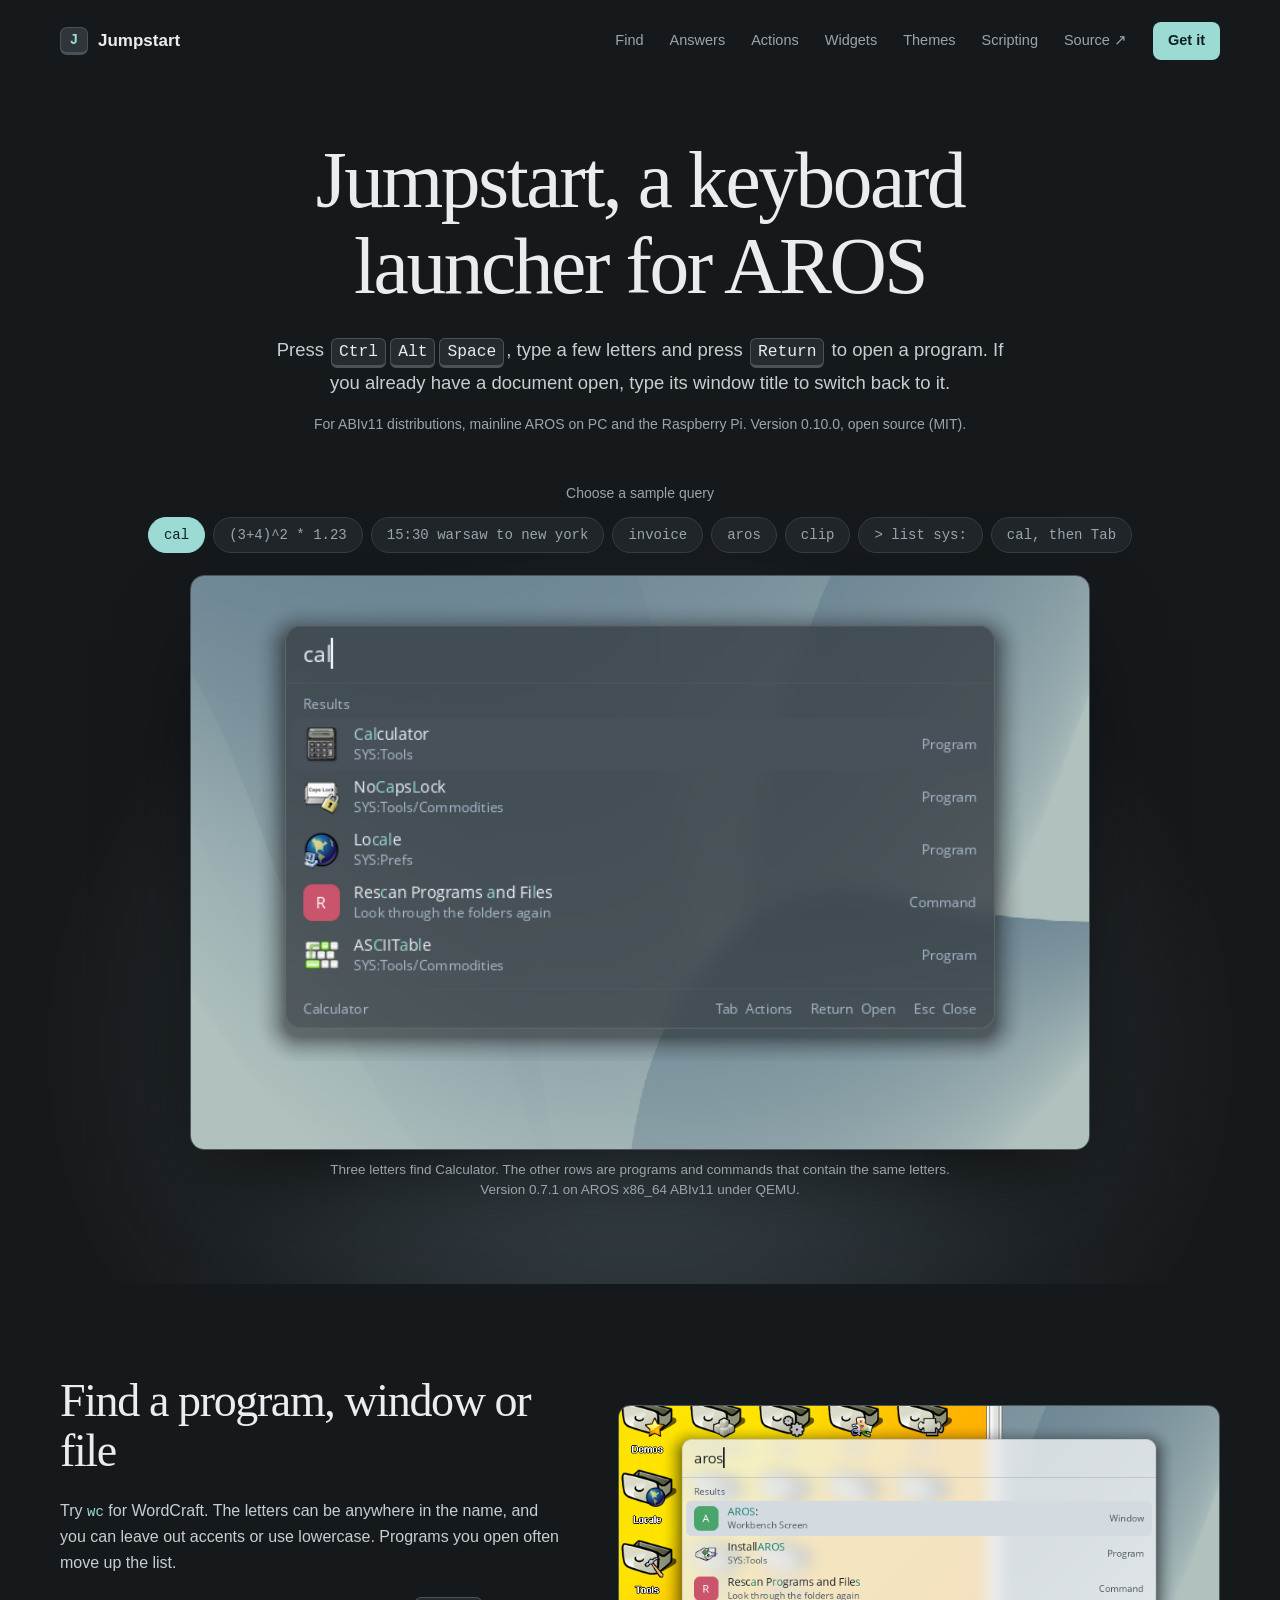
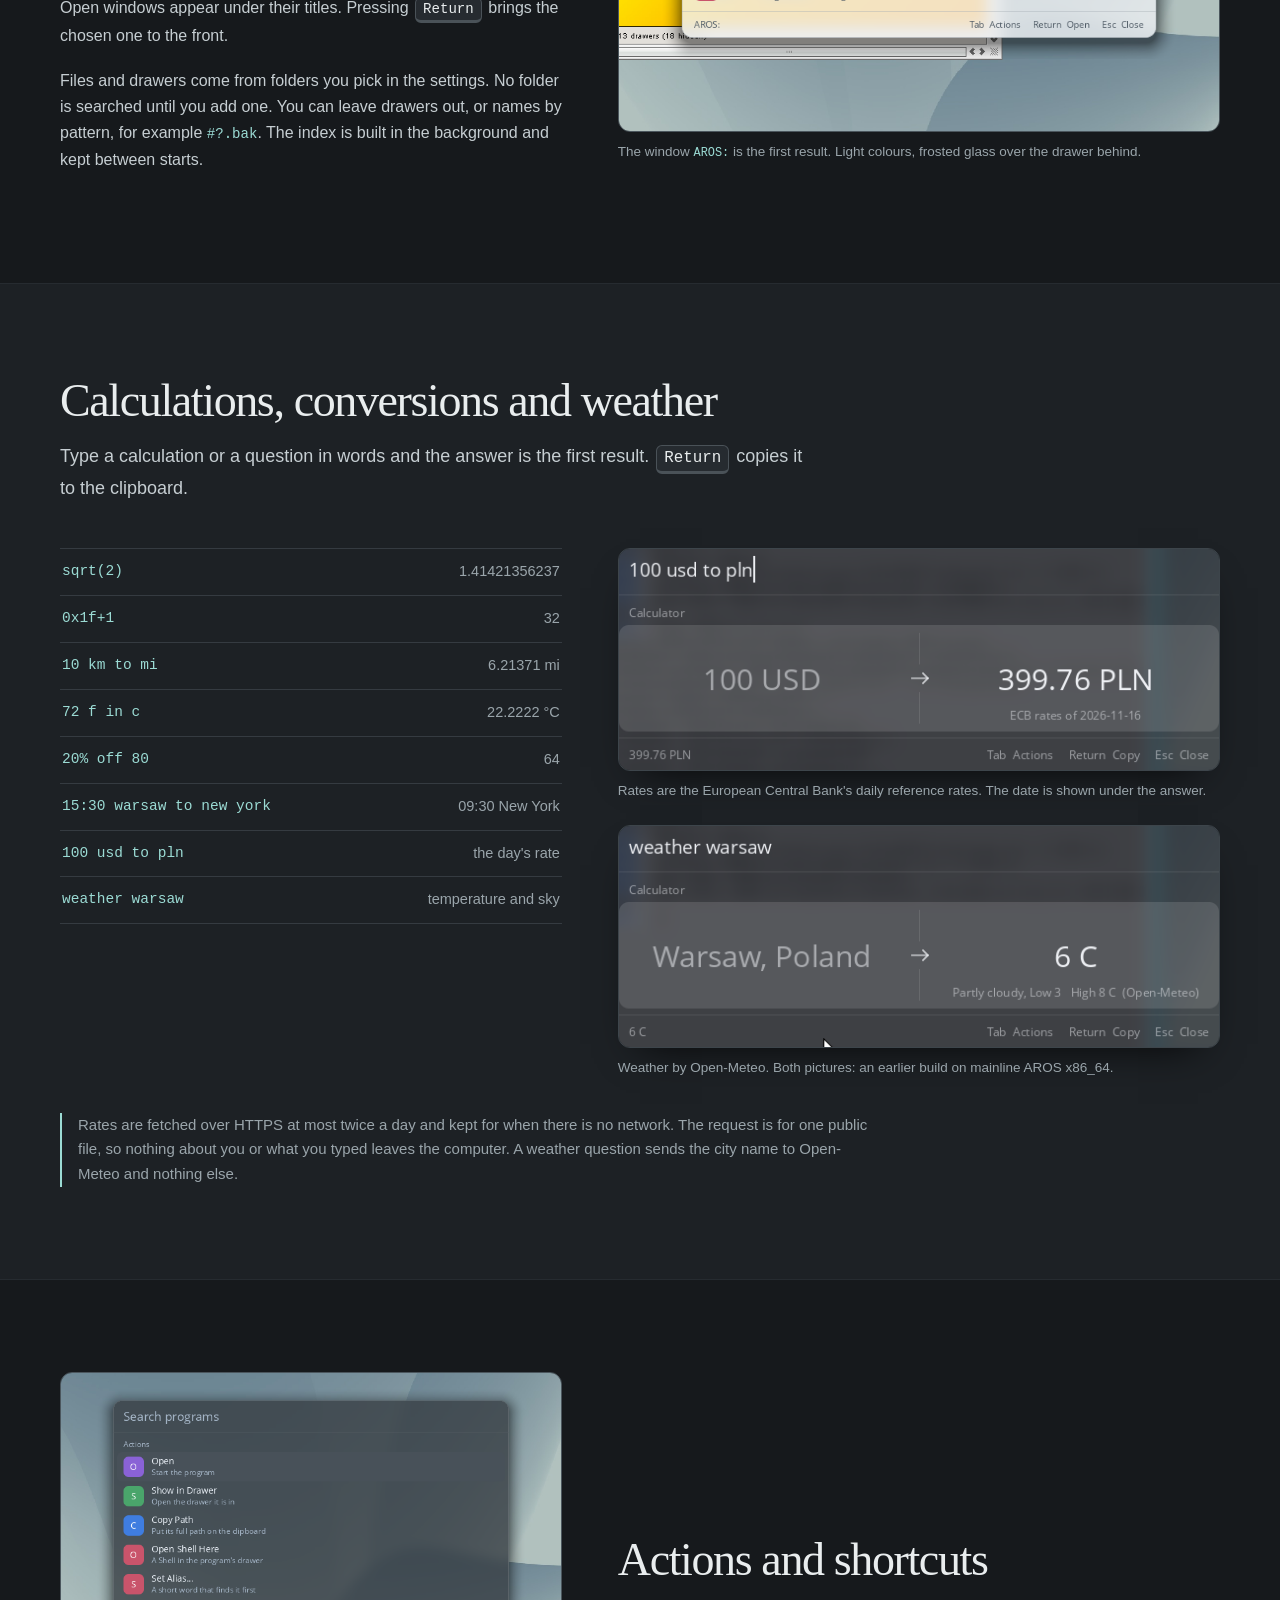
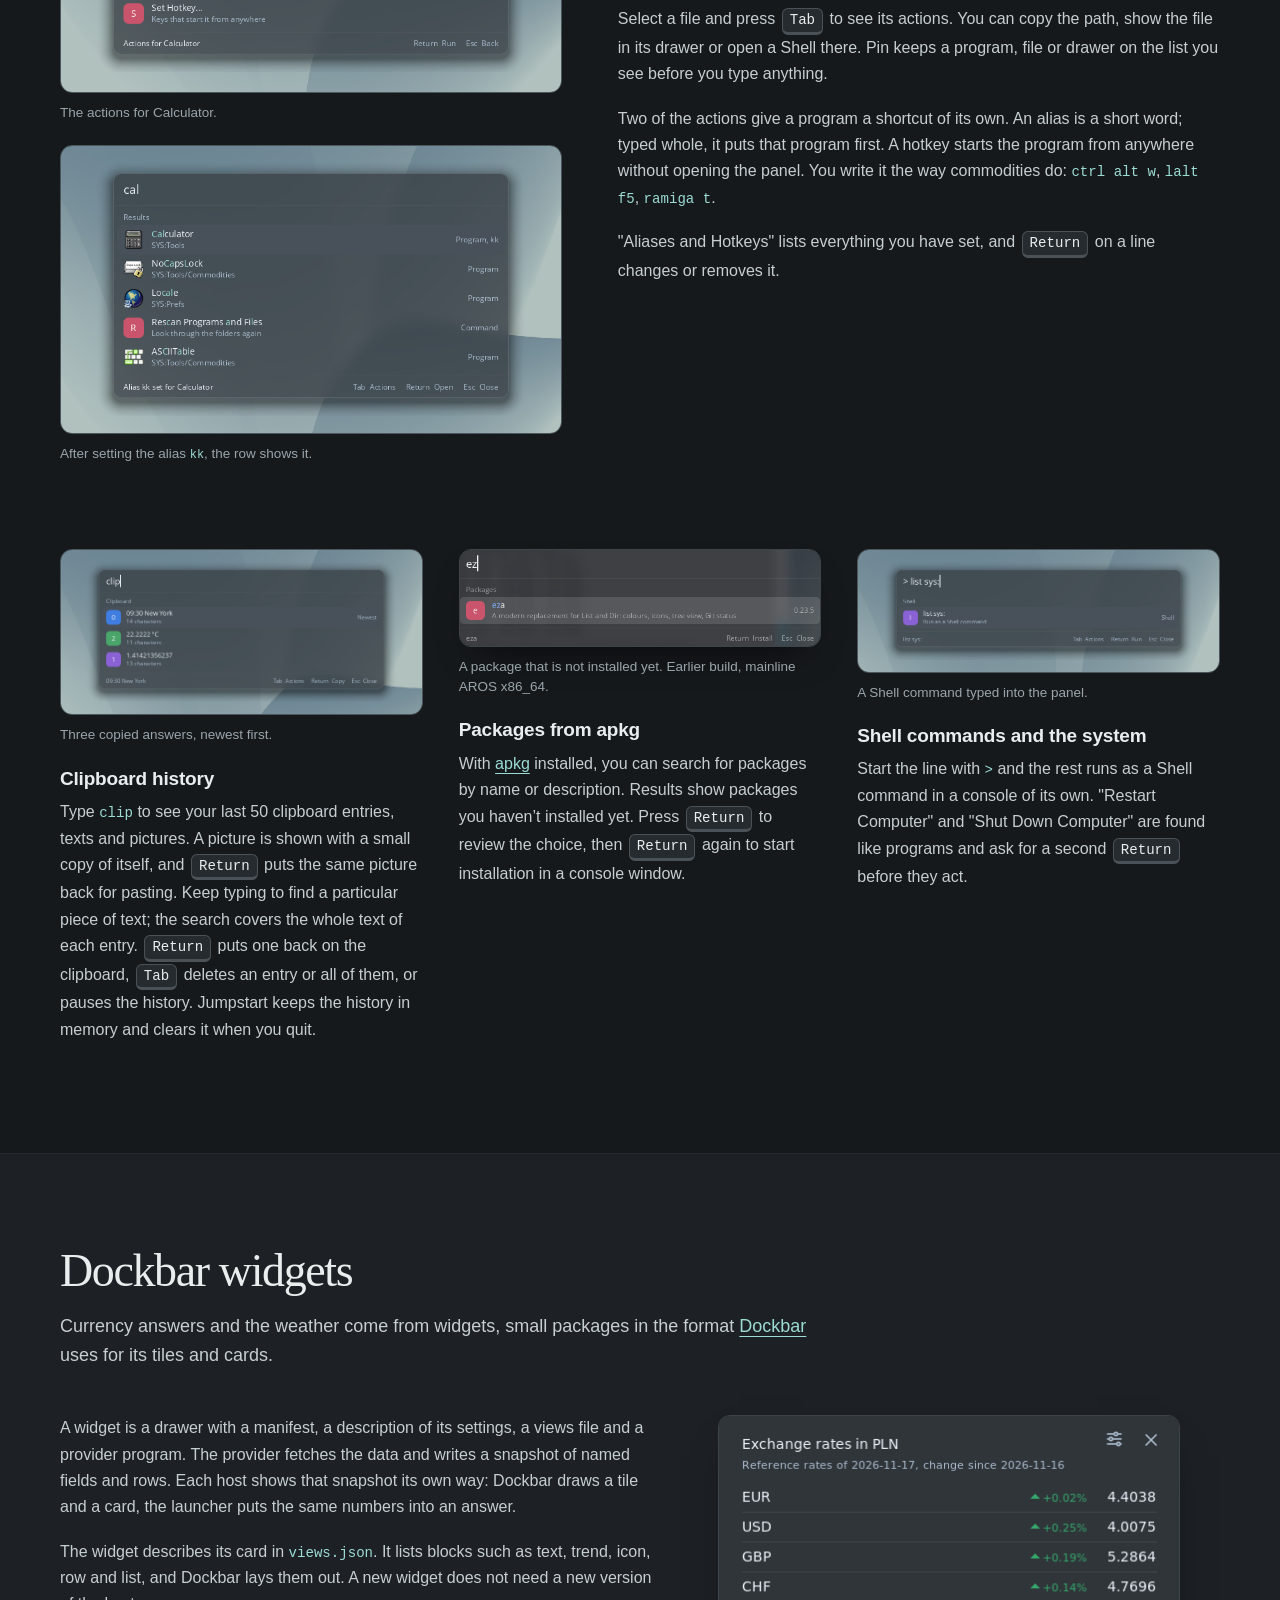
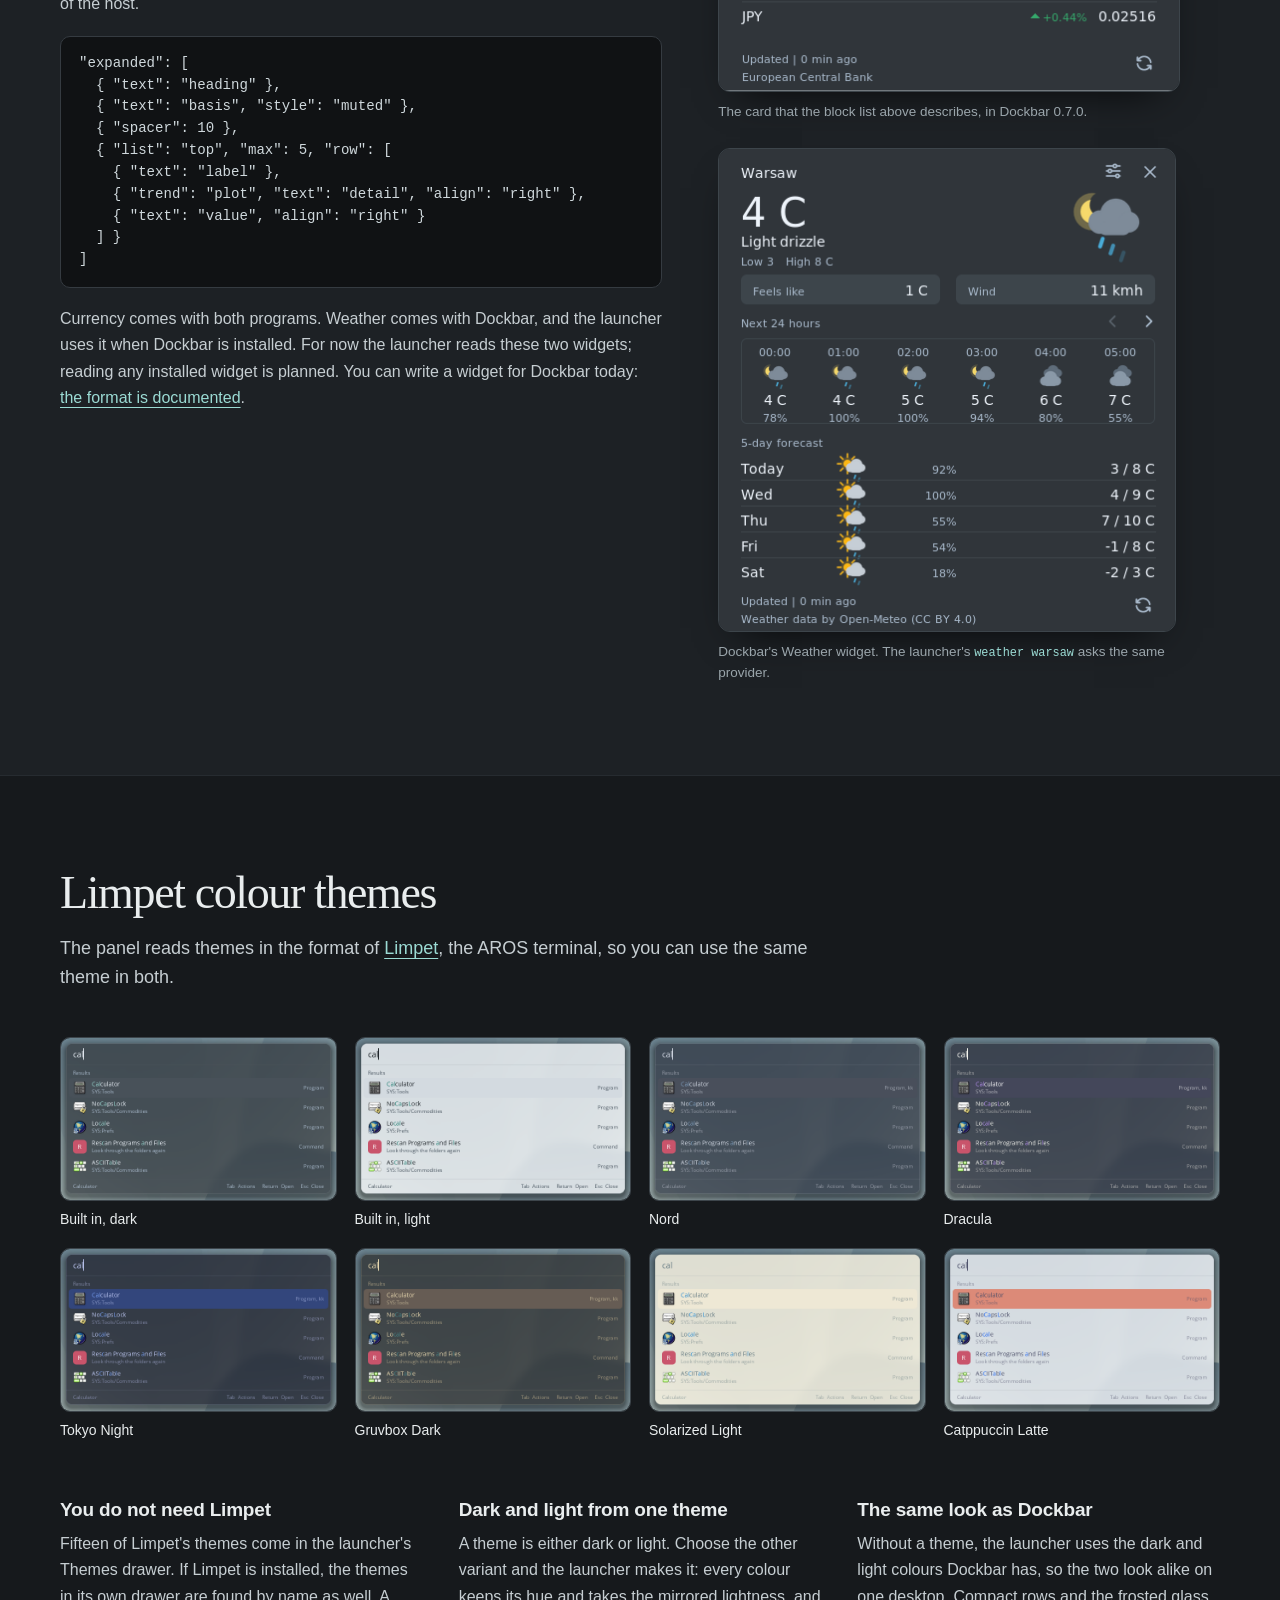
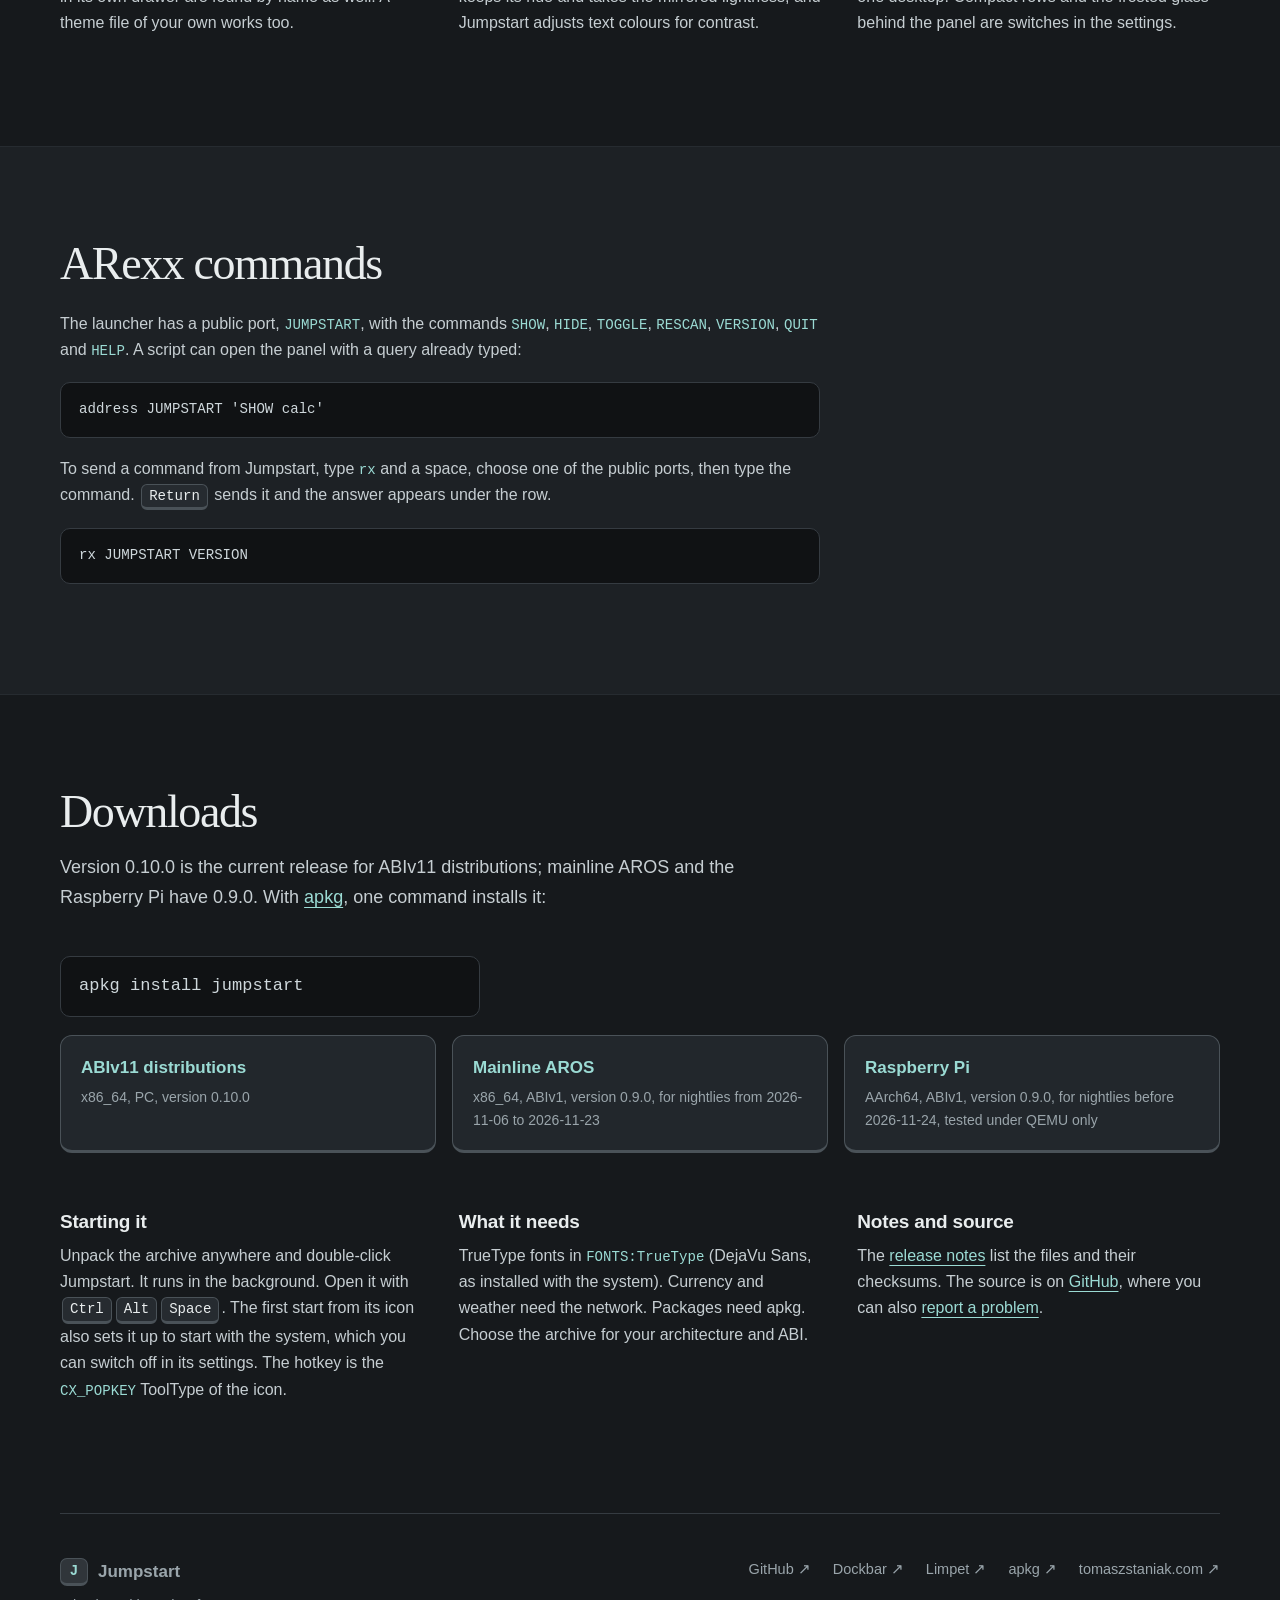
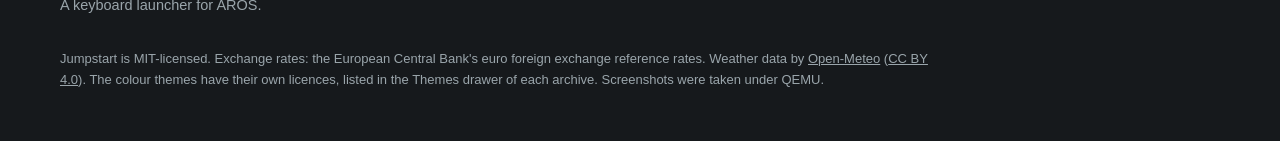
==== commit 0101410c: "Web page: 0.10.0 for ABIv11, pictures in the clipboard history" ====
--- a/website/index.html
+++ b/website/index.html
@@ -17,7 +17,7 @@
 <div class="wrap hero-copy">
 <h1>Jumpstart, a keyboard<br>launcher for AROS</h1>
 <p class="intro">Press <kbd>Ctrl</kbd><kbd>Alt</kbd><kbd>Space</kbd>, type a few letters and press <kbd>Return</kbd> to open a program. If you already have a document open, type its window title to switch back to it.</p>
-<p class="fine">For ABIv11 distributions, mainline AROS on PC and the Raspberry Pi. Version 0.9.0, open source (MIT).</p>
+<p class="fine">For ABIv11 distributions, mainline AROS on PC and the Raspberry Pi. Version 0.10.0, open source (MIT).</p>
 </div>
 
 <div class="wrap demo" id="demo">
@@ -87,7 +87,7 @@
 <article>
 <figure class="shot"><img src="assets/clip.png" width="784" height="358" loading="lazy" alt="Clipboard history with three entries, the newest marked"><figcaption>Three copied answers, newest first.</figcaption></figure>
 <h3>Clipboard history</h3>
-<p>Type <code>clip</code> to see your last 50 clipboard entries. Keep typing to find a particular piece of text; the search covers the whole text of each entry. <kbd>Return</kbd> puts one back on the clipboard, <kbd>Tab</kbd> deletes an entry or all of them, or pauses the history. Jumpstart keeps the history in memory and clears it when you quit.</p>
+<p>Type <code>clip</code> to see your last 50 clipboard entries, texts and pictures. A picture is shown with a small copy of itself, and <kbd>Return</kbd> puts the same picture back for pasting. Keep typing to find a particular piece of text; the search covers the whole text of each entry. <kbd>Return</kbd> puts one back on the clipboard, <kbd>Tab</kbd> deletes an entry or all of them, or pauses the history. Jumpstart keeps the history in memory and clears it when you quit.</p>
 </article>
 <article>
 <figure class="shot bare"><img src="assets/packages.png" width="608" height="162" loading="lazy" alt="The panel listing the package eza with its description and version, with Return Install in the footer"><figcaption>A package that is not installed yet. Earlier build, mainline AROS x86_64.</figcaption></figure>
@@ -157,17 +157,17 @@
 </div></section>
 
 <section id="get" class="section wrap get">
-<div class="section-heading"><h2>Downloads</h2><p class="section-lead">Version 0.9.0 is the current release. With <a href="https://github.com/tomaszstaniak/arospkg">apkg</a>, one command installs it:</p></div>
+<div class="section-heading"><h2>Downloads</h2><p class="section-lead">Version 0.10.0 is the current release for ABIv11 distributions; mainline AROS and the Raspberry Pi have 0.9.0. With <a href="https://github.com/tomaszstaniak/arospkg">apkg</a>, one command installs it:</p></div>
 <pre class="install"><code>apkg install jumpstart</code></pre>
 <div class="downloads">
-<a class="dl" href="https://github.com/tomaszstaniak/aros-launcher/releases/download/v0.9.0/Jumpstart-0.9.0-aros-x86_64-abiv11-pc.zip"><strong>ABIv11 distributions</strong><span>x86_64, PC</span></a>
-<a class="dl" href="https://github.com/tomaszstaniak/aros-launcher/releases/download/v0.9.0/Jumpstart-0.9.0-aros-x86_64-abiv1-pc.zip"><strong>Mainline AROS</strong><span>x86_64, ABIv1, a nightly from 2026-11-06 or later</span></a>
-<a class="dl" href="https://github.com/tomaszstaniak/aros-launcher/releases/download/v0.9.0/Jumpstart-0.9.0-aros-aarch64-abiv1-raspi.zip"><strong>Raspberry Pi</strong><span>AArch64, ABIv1, tested under QEMU only</span></a>
+<a class="dl" href="https://github.com/tomaszstaniak/aros-launcher/releases/download/v0.10.0/Jumpstart-0.10.0-aros-x86_64-abiv11-pc.zip"><strong>ABIv11 distributions</strong><span>x86_64, PC, version 0.10.0</span></a>
+<a class="dl" href="https://github.com/tomaszstaniak/aros-launcher/releases/download/v0.9.0/Jumpstart-0.9.0-aros-x86_64-abiv1-pc.zip"><strong>Mainline AROS</strong><span>x86_64, ABIv1, version 0.9.0, for nightlies from 2026-11-06 to 2026-11-23</span></a>
+<a class="dl" href="https://github.com/tomaszstaniak/aros-launcher/releases/download/v0.9.0/Jumpstart-0.9.0-aros-aarch64-abiv1-raspi.zip"><strong>Raspberry Pi</strong><span>AArch64, ABIv1, version 0.9.0, for nightlies before 2026-11-24, tested under QEMU only</span></a>
 </div>
 <div class="cols">
 <article><h3>Starting it</h3><p>Unpack the archive anywhere and double-click Jumpstart. It runs in the background. Open it with <kbd>Ctrl</kbd><kbd>Alt</kbd><kbd>Space</kbd>. The first start from its icon also sets it up to start with the system, which you can switch off in its settings. The hotkey is the <code>CX_POPKEY</code> ToolType of the icon.</p></article>
 <article><h3>What it needs</h3><p>TrueType fonts in <code>FONTS:TrueType</code> (DejaVu Sans, as installed with the system). Currency and weather need the network. Packages need apkg. Choose the archive for your architecture and ABI.</p></article>
-<article><h3>Notes and source</h3><p>The <a href="https://github.com/tomaszstaniak/aros-launcher/releases/tag/v0.9.0">release notes</a> list the files and their checksums. The source is on <a href="https://github.com/tomaszstaniak/aros-launcher">GitHub</a>, where you can also <a href="https://github.com/tomaszstaniak/aros-launcher/issues">report a problem</a>.</p></article>
+<article><h3>Notes and source</h3><p>The <a href="https://github.com/tomaszstaniak/aros-launcher/releases/tag/v0.10.0">release notes</a> list the files and their checksums. The source is on <a href="https://github.com/tomaszstaniak/aros-launcher">GitHub</a>, where you can also <a href="https://github.com/tomaszstaniak/aros-launcher/issues">report a problem</a>.</p></article>
 </div>
 </section>
 
